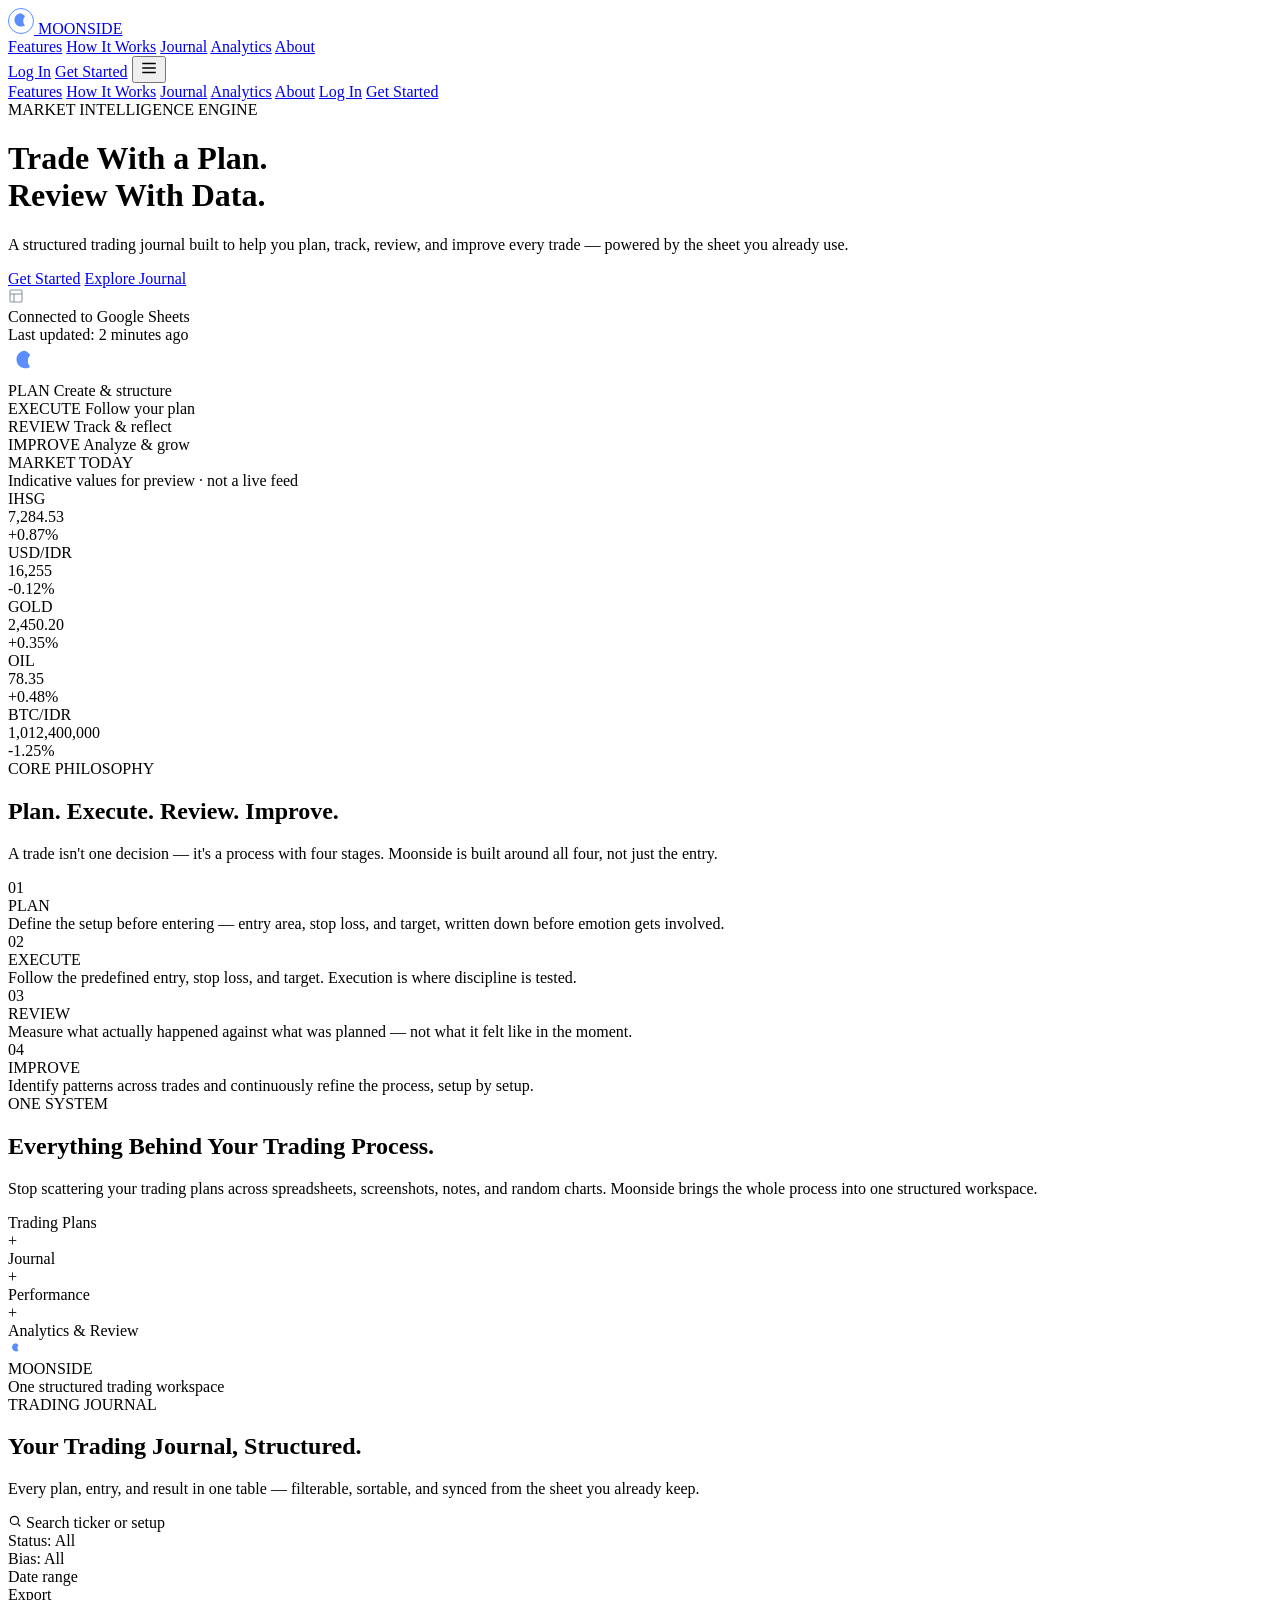
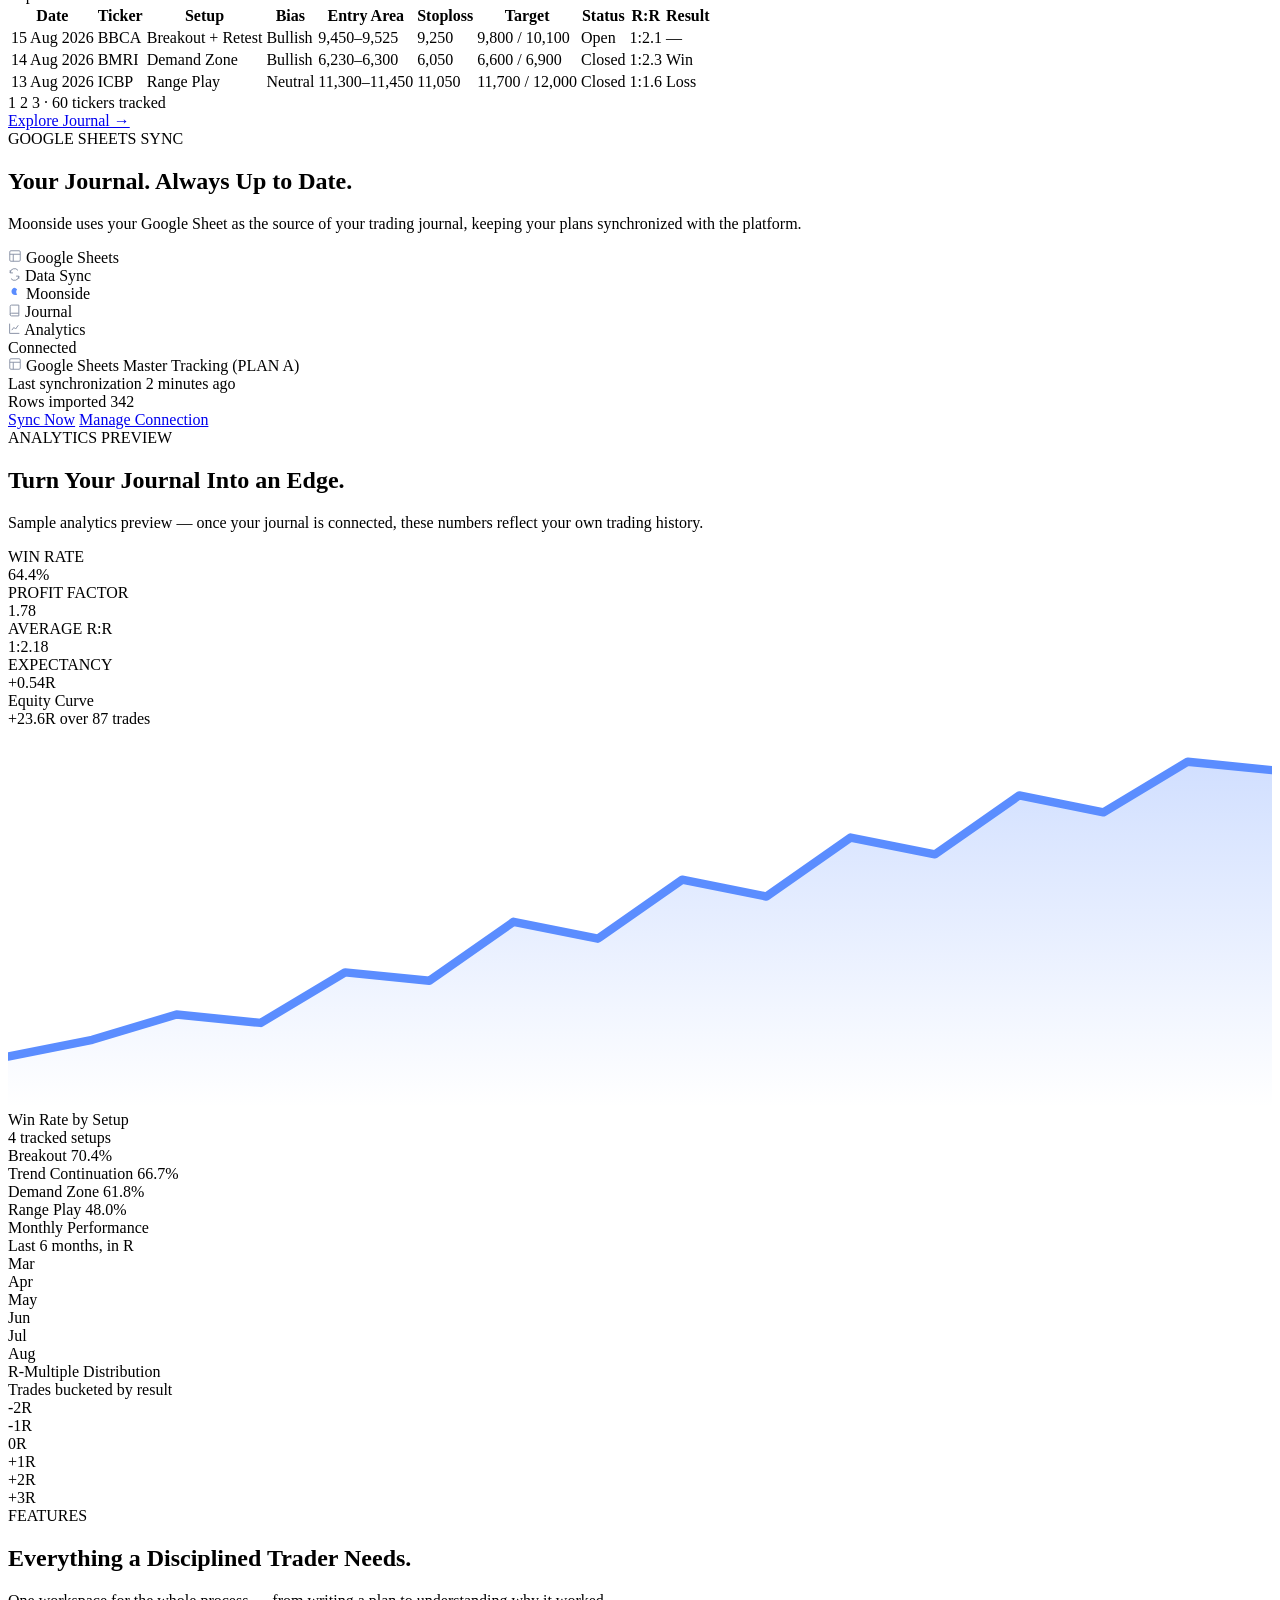
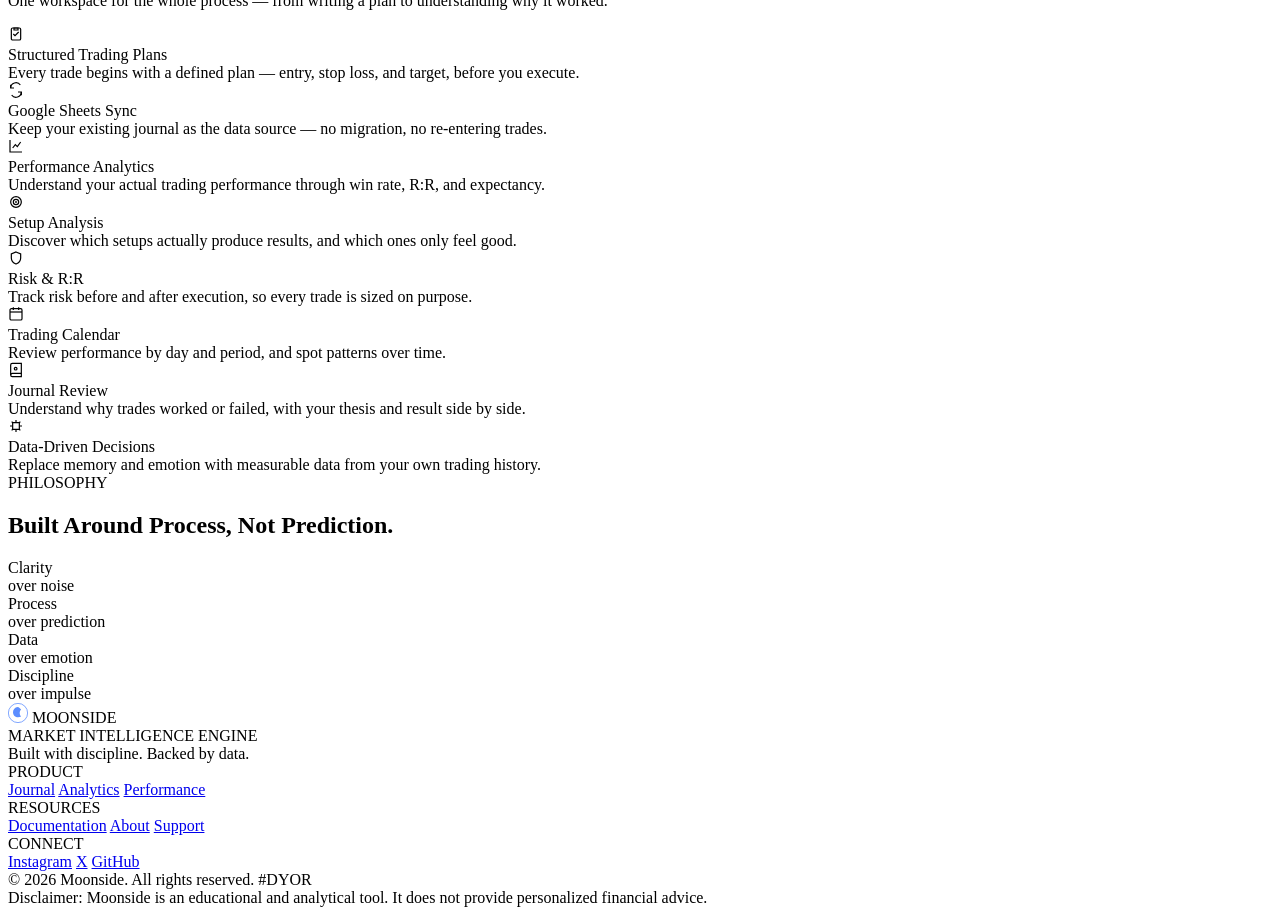
==== index.html @ 202e1f35 "Rename index (51).html to index.html" ====
<!DOCTYPE html>
<html lang="en">
<head>
<meta charset="UTF-8">
<meta name="viewport" content="width=device-width, initial-scale=1.0">
<title>MOONSIDE — Market Intelligence Engine</title>
<meta name="description" content="A structured trading journal built to help you plan, track, review, and improve every trade.">
<link rel="preconnect" href="https://fonts.googleapis.com">
<link href="https://fonts.googleapis.com/css2?family=Inter:wght@400;500;600;700&family=JetBrains+Mono:wght@400;500;600&display=swap" rel="stylesheet">
<link rel="stylesheet" href="css/design-system.css">
<link rel="stylesheet" href="css/landing.css">
</head>
<body>

<!-- ========== NAVBAR ========== -->
<nav class="navbar">
  <div class="container navbar-inner">
    <a href="#" class="nav-brand">
      <svg width="26" height="26" viewBox="0 0 26 26" fill="none">
        <circle cx="13" cy="13" r="12.5" stroke="#5B8DFF" stroke-width="1"/>
        <path d="M17 8.5C15.9 9.6 15.2 11.2 15.2 13C15.2 14.8 15.9 16.4 17 17.5C15.9 18.2 14.6 18.6 13.2 18.6C9.5 18.6 6.5 15.6 6.5 11.9C6.5 8.4 9.1 5.5 12.5 5.2C14.3 5.6 15.9 6.8 17 8.5Z" fill="#5B8DFF"/>
      </svg>
      <span class="nav-brand-name">MOONSIDE</span>
    </a>

    <div class="nav-links">
      <a class="nav-link" href="#features">Features</a>
      <a class="nav-link" href="#how-it-works">How It Works</a>
      <a class="nav-link" href="#journal">Journal</a>
      <a class="nav-link" href="#analytics">Analytics</a>
      <a class="nav-link" href="#about">About</a>
    </div>

    <div class="nav-actions">
      <a class="nav-link-login" href="#login">Log In</a>
      <a class="btn btn-primary" href="#get-started">Get Started</a>
      <button class="nav-toggle" id="navToggle" aria-label="Toggle menu" aria-expanded="false">
        <svg width="18" height="18" viewBox="0 0 24 24" fill="none" stroke="currentColor" stroke-width="2"><line x1="3" y1="6" x2="21" y2="6"/><line x1="3" y1="12" x2="21" y2="12"/><line x1="3" y1="18" x2="21" y2="18"/></svg>
      </button>
    </div>
  </div>

  <div class="container">
    <div class="mobile-menu" id="mobileMenu">
      <a class="nav-link" href="#features">Features</a>
      <a class="nav-link" href="#how-it-works">How It Works</a>
      <a class="nav-link" href="#journal">Journal</a>
      <a class="nav-link" href="#analytics">Analytics</a>
      <a class="nav-link" href="#about">About</a>
      <a class="nav-link-login" href="#login">Log In</a>
      <a class="btn btn-primary" href="#get-started">Get Started</a>
    </div>
  </div>
</nav>

<!-- ========== HERO ========== -->
<header class="hero">
  <div class="container hero-grid">

    <div class="hero-content">
      <div class="eyebrow"><span class="eyebrow-dot"></span> MARKET INTELLIGENCE ENGINE</div>

      <h1>Trade With a Plan.<br>Review With <span class="accent">Data</span>.</h1>

      <p class="hero-sub">
        A structured trading journal built to help you plan, track, review,
        and improve every trade — powered by the sheet you already use.
      </p>

      <div class="hero-cta">
        <a class="btn btn-primary" href="#get-started">Get Started</a>
        <a class="btn btn-secondary" href="#journal">Explore Journal</a>
      </div>

      <div class="sync-indicator">
        <span class="sync-dot"></span>
        <svg width="16" height="16" viewBox="0 0 24 24" fill="none"><rect x="3" y="3" width="18" height="18" rx="2" stroke="#8891A5" stroke-width="1.6"/><line x1="3" y1="9" x2="21" y2="9" stroke="#8891A5" stroke-width="1.6"/><line x1="9" y1="9" x2="9" y2="21" stroke="#8891A5" stroke-width="1.6"/></svg>
        <div>
          <div class="sync-text-main">Connected to Google Sheets</div>
          <div class="sync-text-sub">Last updated: 2 minutes ago</div>
        </div>
      </div>
    </div>

    <div class="orbit-stage" aria-hidden="true">
      <div class="orbit-ring orbit-ring-1"></div>
      <div class="orbit-ring orbit-ring-2"></div>

      <div class="orbit-core">
        <svg width="34" height="34" viewBox="0 0 26 26" fill="none">
          <path d="M17 8.5C15.9 9.6 15.2 11.2 15.2 13C15.2 14.8 15.9 16.4 17 17.5C15.9 18.2 14.6 18.6 13.2 18.6C9.5 18.6 6.5 15.6 6.5 11.9C6.5 8.4 9.1 5.5 12.5 5.2C14.3 5.6 15.9 6.8 17 8.5Z" fill="#5B8DFF"/>
        </svg>
      </div>

      <div class="orbit-node orbit-node--plan">
        <span class="orbit-node-dot"></span>
        <span class="orbit-node-label">PLAN</span>
        <span class="orbit-node-sub">Create &amp; structure</span>
      </div>
      <div class="orbit-node orbit-node--execute">
        <span class="orbit-node-dot"></span>
        <span class="orbit-node-label">EXECUTE</span>
        <span class="orbit-node-sub">Follow your plan</span>
      </div>
      <div class="orbit-node orbit-node--review">
        <span class="orbit-node-dot"></span>
        <span class="orbit-node-label">REVIEW</span>
        <span class="orbit-node-sub">Track &amp; reflect</span>
      </div>
      <div class="orbit-node orbit-node--improve">
        <span class="orbit-node-dot"></span>
        <span class="orbit-node-label">IMPROVE</span>
        <span class="orbit-node-sub">Analyze &amp; grow</span>
      </div>
    </div>

  </div>
</header>

<!-- ========== MARKET SNAPSHOT ========== -->
<section class="market-snapshot" aria-label="Market snapshot">
  <div class="container">
    <div class="market-head">
      <div class="market-label"><span class="market-label-dot"></span> MARKET TODAY</div>
      <div class="market-note">Indicative values for preview &middot; not a live feed</div>
    </div>

    <div class="market-strip">
      <div class="market-item">
        <div class="market-item-symbol">IHSG</div>
        <div class="market-item-value mono">7,284.53</div>
        <div class="market-item-change up mono">+0.87%</div>
      </div>
      <div class="market-item">
        <div class="market-item-symbol">USD/IDR</div>
        <div class="market-item-value mono">16,255</div>
        <div class="market-item-change down mono">-0.12%</div>
      </div>
      <div class="market-item">
        <div class="market-item-symbol">GOLD</div>
        <div class="market-item-value mono">2,450.20</div>
        <div class="market-item-change up mono">+0.35%</div>
      </div>
      <div class="market-item">
        <div class="market-item-symbol">OIL</div>
        <div class="market-item-value mono">78.35</div>
        <div class="market-item-change up mono">+0.48%</div>
      </div>
      <div class="market-item">
        <div class="market-item-symbol">BTC/IDR</div>
        <div class="market-item-value mono">1,012,400,000</div>
        <div class="market-item-change down mono">-1.25%</div>
      </div>
    </div>
  </div>
</section>

<!-- ========== CORE PHILOSOPHY ========== -->
<section class="philosophy" id="how-it-works">
  <div class="container">
    <div class="section-head">
      <div class="section-eyebrow">CORE PHILOSOPHY</div>
      <h2>Plan. Execute. Review. Improve.</h2>
      <p>A trade isn't one decision — it's a process with four stages. Moonside is built around all four, not just the entry.</p>
    </div>

    <div class="philosophy-flow">
      <div class="philo-step">
        <div class="philo-index mono">01</div>
        <div class="philo-title">PLAN</div>
        <div class="philo-desc">Define the setup before entering — entry area, stop loss, and target, written down before emotion gets involved.</div>
      </div>
      <div class="philo-step">
        <div class="philo-index mono">02</div>
        <div class="philo-title">EXECUTE</div>
        <div class="philo-desc">Follow the predefined entry, stop loss, and target. Execution is where discipline is tested.</div>
      </div>
      <div class="philo-step">
        <div class="philo-index mono">03</div>
        <div class="philo-title">REVIEW</div>
        <div class="philo-desc">Measure what actually happened against what was planned — not what it felt like in the moment.</div>
      </div>
      <div class="philo-step">
        <div class="philo-index mono">04</div>
        <div class="philo-title">IMPROVE</div>
        <div class="philo-desc">Identify patterns across trades and continuously refine the process, setup by setup.</div>
      </div>
    </div>
  </div>
</section>

<!-- ========== ONE SYSTEM POSITIONING ========== -->
<section class="one-system" id="one-system">
  <div class="container one-system-grid">
    <div class="one-system-text">
      <div class="section-head">
        <div class="section-eyebrow">ONE SYSTEM</div>
        <h2>Everything Behind Your Trading Process.</h2>
        <p>Stop scattering your trading plans across spreadsheets, screenshots, notes, and random charts. Moonside brings the whole process into one structured workspace.</p>
      </div>
    </div>

    <div class="equation-card">
      <div class="equation-item"><span class="equation-item-dot"></span> Trading Plans</div>
      <div class="equation-plus">+</div>
      <div class="equation-item"><span class="equation-item-dot"></span> Journal</div>
      <div class="equation-plus">+</div>
      <div class="equation-item"><span class="equation-item-dot"></span> Performance</div>
      <div class="equation-plus">+</div>
      <div class="equation-item" style="border-bottom:none;"><span class="equation-item-dot"></span> Analytics &amp; Review</div>

      <div class="equation-result">
        <div class="equation-result-icon">
          <svg width="16" height="16" viewBox="0 0 26 26" fill="none">
            <path d="M17 8.5C15.9 9.6 15.2 11.2 15.2 13C15.2 14.8 15.9 16.4 17 17.5C15.9 18.2 14.6 18.6 13.2 18.6C9.5 18.6 6.5 15.6 6.5 11.9C6.5 8.4 9.1 5.5 12.5 5.2C14.3 5.6 15.9 6.8 17 8.5Z" fill="#5B8DFF"/>
          </svg>
        </div>
        <div>
          <div class="equation-result-name">MOONSIDE</div>
          <div class="equation-result-sub">One structured trading workspace</div>
        </div>
      </div>
    </div>
  </div>
</section>

<!-- ========== JOURNAL PREVIEW ========== -->
<section class="journal-preview" id="journal">
  <div class="container">
    <div class="section-head">
      <div class="section-eyebrow">TRADING JOURNAL</div>
      <h2>Your Trading Journal, Structured.</h2>
      <p>Every plan, entry, and result in one table — filterable, sortable, and synced from the sheet you already keep.</p>
    </div>

    <div class="journal-toolbar">
      <div class="journal-search">
        <svg width="14" height="14" viewBox="0 0 24 24" fill="none" stroke="currentColor" stroke-width="2"><circle cx="11" cy="11" r="7"/><line x1="21" y1="21" x2="16.65" y2="16.65"/></svg>
        Search ticker or setup
      </div>
      <div class="journal-filter-chip">Status: All</div>
      <div class="journal-filter-chip">Bias: All</div>
      <div class="journal-filter-chip">Date range</div>
      <div class="journal-toolbar-spacer"></div>
      <div class="journal-export">Export</div>
    </div>

    <div class="journal-card">
      <div class="journal-table-wrap">
        <table class="journal-table">
          <thead>
            <tr>
              <th>Date</th>
              <th>Ticker</th>
              <th>Setup</th>
              <th>Bias</th>
              <th>Entry Area</th>
              <th>Stoploss</th>
              <th>Target</th>
              <th>Status</th>
              <th>R:R</th>
              <th>Result</th>
            </tr>
          </thead>
          <tbody>
            <tr>
              <td class="dim">15 Aug 2026</td>
              <td class="ticker">BBCA</td>
              <td class="dim">Breakout + Retest</td>
              <td><span class="badge badge-bullish"><span class="badge-dot"></span>Bullish</span></td>
              <td class="mono-cell">9,450–9,525</td>
              <td class="mono-cell">9,250</td>
              <td class="mono-cell">9,800 / 10,100</td>
              <td class="status-open">Open</td>
              <td class="mono-cell">1:2.1</td>
              <td class="result-pending">—</td>
            </tr>
            <tr>
              <td class="dim">14 Aug 2026</td>
              <td class="ticker">BMRI</td>
              <td class="dim">Demand Zone</td>
              <td><span class="badge badge-bullish"><span class="badge-dot"></span>Bullish</span></td>
              <td class="mono-cell">6,230–6,300</td>
              <td class="mono-cell">6,050</td>
              <td class="mono-cell">6,600 / 6,900</td>
              <td class="status-closed">Closed</td>
              <td class="mono-cell">1:2.3</td>
              <td class="result-win">Win</td>
            </tr>
            <tr>
              <td class="dim">13 Aug 2026</td>
              <td class="ticker">ICBP</td>
              <td class="dim">Range Play</td>
              <td><span class="badge badge-neutral"><span class="badge-dot"></span>Neutral</span></td>
              <td class="mono-cell">11,300–11,450</td>
              <td class="mono-cell">11,050</td>
              <td class="mono-cell">11,700 / 12,000</td>
              <td class="status-closed">Closed</td>
              <td class="mono-cell">1:1.6</td>
              <td class="result-loss">Loss</td>
            </tr>
          </tbody>
        </table>
      </div>

      <div class="journal-footer">
        <div class="journal-pagination">
          <span class="page-dot active">1</span>
          <span class="page-dot">2</span>
          <span class="page-dot">3</span>
          <span>&middot;&nbsp;60 tickers tracked</span>
        </div>
        <a class="journal-cta" href="#journal">Explore Journal →</a>
      </div>
    </div>
  </div>
</section>

<!-- ========== GOOGLE SHEETS SYNC ========== -->
<section class="sheets-sync">
  <div class="container">
    <div class="section-head">
      <div class="section-eyebrow">GOOGLE SHEETS SYNC</div>
      <h2>Your Journal. Always Up to Date.</h2>
      <p>Moonside uses your Google Sheet as the source of your trading journal, keeping your plans synchronized with the platform.</p>
    </div>

    <div class="sheets-sync-grid">
      <div class="sync-flow">
        <div class="sync-flow-node">
          <span class="sync-flow-dot">
            <svg width="14" height="14" viewBox="0 0 24 24" fill="none"><rect x="3" y="3" width="18" height="18" rx="2" stroke="#8891A5" stroke-width="1.6"/><line x1="3" y1="9" x2="21" y2="9" stroke="#8891A5" stroke-width="1.6"/><line x1="9" y1="9" x2="9" y2="21" stroke="#8891A5" stroke-width="1.6"/></svg>
          </span>
          <span class="sync-flow-label">Google Sheets</span>
        </div>
        <div class="sync-flow-node">
          <span class="sync-flow-dot">
            <svg width="13" height="13" viewBox="0 0 24 24" fill="none" stroke="#8891A5" stroke-width="1.8"><path d="M4 4v5h5"/><path d="M20 20v-5h-5"/><path d="M4 9a8 8 0 0114.5-4.5M20 15a8 8 0 01-14.5 4.5"/></svg>
          </span>
          <span class="sync-flow-label">Data Sync</span>
        </div>
        <div class="sync-flow-node emphasis">
          <span class="sync-flow-dot">
            <svg width="14" height="14" viewBox="0 0 26 26" fill="none"><path d="M17 8.5C15.9 9.6 15.2 11.2 15.2 13C15.2 14.8 15.9 16.4 17 17.5C15.9 18.2 14.6 18.6 13.2 18.6C9.5 18.6 6.5 15.6 6.5 11.9C6.5 8.4 9.1 5.5 12.5 5.2C14.3 5.6 15.9 6.8 17 8.5Z" fill="#5B8DFF"/></svg>
          </span>
          <span class="sync-flow-label">Moonside</span>
        </div>
        <div class="sync-flow-node">
          <span class="sync-flow-dot">
            <svg width="13" height="13" viewBox="0 0 24 24" fill="none" stroke="#8891A5" stroke-width="1.8"><path d="M4 19.5A2.5 2.5 0 016.5 17H20"/><path d="M6.5 2H20v20H6.5A2.5 2.5 0 014 19.5v-15A2.5 2.5 0 016.5 2z"/></svg>
          </span>
          <span class="sync-flow-label">Journal</span>
        </div>
        <div class="sync-flow-node">
          <span class="sync-flow-dot">
            <svg width="13" height="13" viewBox="0 0 24 24" fill="none" stroke="#8891A5" stroke-width="1.8"><path d="M3 3v18h18"/><path d="M7 15l4-5 3 3 5-7"/></svg>
          </span>
          <span class="sync-flow-label">Analytics</span>
        </div>
      </div>

      <div class="sync-card">
        <div class="sync-card-status">
          <span class="sync-dot"></span> Connected
        </div>

        <div class="sync-card-row">
          <span class="sync-card-row-label">
            <svg width="14" height="14" viewBox="0 0 24 24" fill="none"><rect x="3" y="3" width="18" height="18" rx="2" stroke="#8891A5" stroke-width="1.6"/><line x1="3" y1="9" x2="21" y2="9" stroke="#8891A5" stroke-width="1.6"/><line x1="9" y1="9" x2="9" y2="21" stroke="#8891A5" stroke-width="1.6"/></svg>
            Google Sheets
          </span>
          <span class="sync-card-row-value">Master Tracking (PLAN A)</span>
        </div>
        <div class="sync-card-row">
          <span class="sync-card-row-label">Last synchronization</span>
          <span class="sync-card-row-value">2 minutes ago</span>
        </div>
        <div class="sync-card-row">
          <span class="sync-card-row-label">Rows imported</span>
          <span class="sync-card-row-value">342</span>
        </div>

        <div class="sync-card-actions">
          <a class="btn btn-primary" href="#get-started">Sync Now</a>
          <a class="btn btn-secondary" href="#login">Manage Connection</a>
        </div>
      </div>
    </div>
  </div>
</section>

<!-- ========== ANALYTICS PREVIEW ========== -->
<section class="analytics-preview" id="analytics">
  <div class="container">
    <div class="section-head">
      <div class="section-eyebrow">ANALYTICS PREVIEW</div>
      <h2>Turn Your Journal Into an Edge.</h2>
      <p>Sample analytics preview — once your journal is connected, these numbers reflect your own trading history.</p>
    </div>

    <div class="metric-row">
      <div class="metric-card">
        <div class="metric-card-label">WIN RATE</div>
        <div class="metric-card-value mono">64.4%</div>
      </div>
      <div class="metric-card">
        <div class="metric-card-label">PROFIT FACTOR</div>
        <div class="metric-card-value mono">1.78</div>
      </div>
      <div class="metric-card">
        <div class="metric-card-label">AVERAGE R:R</div>
        <div class="metric-card-value mono">1:2.18</div>
      </div>
      <div class="metric-card">
        <div class="metric-card-label">EXPECTANCY</div>
        <div class="metric-card-value mono positive">+0.54R</div>
      </div>
    </div>

    <div class="chart-grid">
      <div class="chart-card">
        <div class="chart-card-title">Equity Curve</div>
        <div class="chart-card-caption">+23.6R over 87 trades</div>
        <svg class="equity-svg" viewBox="0 0 300 90" preserveAspectRatio="none">
          <defs>
            <linearGradient id="equityFill" x1="0" y1="0" x2="0" y2="1">
              <stop offset="0%" stop-color="#5B8DFF" stop-opacity="0.28"/>
              <stop offset="100%" stop-color="#5B8DFF" stop-opacity="0"/>
            </linearGradient>
          </defs>
          <path d="M0,78 L20,74 L40,68 L60,70 L80,58 L100,60 L120,46 L140,50 L160,36 L180,40 L200,26 L220,30 L240,16 L260,20 L280,8 L300,10 L300,90 L0,90 Z" fill="url(#equityFill)"/>
          <path d="M0,78 L20,74 L40,68 L60,70 L80,58 L100,60 L120,46 L140,50 L160,36 L180,40 L200,26 L220,30 L240,16 L260,20 L280,8 L300,10" fill="none" stroke="#5B8DFF" stroke-width="2" stroke-linecap="round" stroke-linejoin="round"/>
        </svg>
      </div>

      <div class="chart-card">
        <div class="chart-card-title">Win Rate by Setup</div>
        <div class="chart-card-caption">4 tracked setups</div>
        <div class="setup-bar-row">
          <span class="setup-bar-label">Breakout</span>
          <span class="setup-bar-track"><span class="setup-bar-fill" style="width:70.4%"></span></span>
          <span class="setup-bar-value mono">70.4%</span>
        </div>
        <div class="setup-bar-row">
          <span class="setup-bar-label">Trend Continuation</span>
          <span class="setup-bar-track"><span class="setup-bar-fill" style="width:66.7%"></span></span>
          <span class="setup-bar-value mono">66.7%</span>
        </div>
        <div class="setup-bar-row">
          <span class="setup-bar-label">Demand Zone</span>
          <span class="setup-bar-track"><span class="setup-bar-fill" style="width:61.8%"></span></span>
          <span class="setup-bar-value mono">61.8%</span>
        </div>
        <div class="setup-bar-row">
          <span class="setup-bar-label">Range Play</span>
          <span class="setup-bar-track"><span class="setup-bar-fill" style="width:48%"></span></span>
          <span class="setup-bar-value mono">48.0%</span>
        </div>
      </div>

      <div class="chart-card">
        <div class="chart-card-title">Monthly Performance</div>
        <div class="chart-card-caption">Last 6 months, in R</div>
        <div class="monthly-chart">
          <div class="monthly-col">
            <div class="monthly-bar positive" style="height:58%"></div>
            <span class="monthly-label">Mar</span>
          </div>
          <div class="monthly-col">
            <div class="monthly-bar positive" style="height:34%"></div>
            <span class="monthly-label">Apr</span>
          </div>
          <div class="monthly-col">
            <div class="monthly-bar negative" style="height:12%"></div>
            <span class="monthly-label">May</span>
          </div>
          <div class="monthly-col">
            <div class="monthly-bar positive" style="height:74%"></div>
            <span class="monthly-label">Jun</span>
          </div>
          <div class="monthly-col">
            <div class="monthly-bar positive" style="height:38%"></div>
            <span class="monthly-label">Jul</span>
          </div>
          <div class="monthly-col">
            <div class="monthly-bar positive" style="height:28%"></div>
            <span class="monthly-label">Aug</span>
          </div>
        </div>
      </div>

      <div class="chart-card">
        <div class="chart-card-title">R-Multiple Distribution</div>
        <div class="chart-card-caption">Trades bucketed by result</div>
        <div class="rdist-chart">
          <div class="rdist-col">
            <div class="rdist-bar negative" style="height:22%"></div>
            <span class="rdist-label">-2R</span>
          </div>
          <div class="rdist-col">
            <div class="rdist-bar negative" style="height:40%"></div>
            <span class="rdist-label">-1R</span>
          </div>
          <div class="rdist-col">
            <div class="rdist-bar positive" style="height:28%"></div>
            <span class="rdist-label">0R</span>
          </div>
          <div class="rdist-col">
            <div class="rdist-bar positive" style="height:62%"></div>
            <span class="rdist-label">+1R</span>
          </div>
          <div class="rdist-col">
            <div class="rdist-bar positive" style="height:88%"></div>
            <span class="rdist-label">+2R</span>
          </div>
          <div class="rdist-col">
            <div class="rdist-bar positive" style="height:52%"></div>
            <span class="rdist-label">+3R</span>
          </div>
        </div>
      </div>
    </div>
  </div>
</section>

<!-- ========== FEATURES ========== -->
<section class="features" id="features">
  <div class="container">
    <div class="section-head">
      <div class="section-eyebrow">FEATURES</div>
      <h2>Everything a Disciplined Trader Needs.</h2>
      <p>One workspace for the whole process — from writing a plan to understanding why it worked.</p>
    </div>

    <div class="feature-grid">
      <div class="feature-card">
        <div class="feature-icon">
          <svg width="16" height="16" viewBox="0 0 24 24" fill="none" stroke="currentColor" stroke-width="1.8"><rect x="5" y="3" width="14" height="18" rx="2"/><path d="M9 3h6v3H9z"/><path d="M8 12l2.5 2.5L16 9"/></svg>
        </div>
        <div class="feature-title">Structured Trading Plans</div>
        <div class="feature-desc">Every trade begins with a defined plan — entry, stop loss, and target, before you execute.</div>
      </div>

      <div class="feature-card">
        <div class="feature-icon">
          <svg width="16" height="16" viewBox="0 0 24 24" fill="none" stroke="currentColor" stroke-width="1.8"><path d="M4 4v5h5"/><path d="M20 20v-5h-5"/><path d="M4 9a8 8 0 0114.5-4.5M20 15a8 8 0 01-14.5 4.5"/></svg>
        </div>
        <div class="feature-title">Google Sheets Sync</div>
        <div class="feature-desc">Keep your existing journal as the data source — no migration, no re-entering trades.</div>
      </div>

      <div class="feature-card">
        <div class="feature-icon">
          <svg width="16" height="16" viewBox="0 0 24 24" fill="none" stroke="currentColor" stroke-width="1.8"><path d="M3 3v18h18"/><path d="M7 15l4-5 3 3 5-7"/></svg>
        </div>
        <div class="feature-title">Performance Analytics</div>
        <div class="feature-desc">Understand your actual trading performance through win rate, R:R, and expectancy.</div>
      </div>

      <div class="feature-card">
        <div class="feature-icon">
          <svg width="16" height="16" viewBox="0 0 24 24" fill="none" stroke="currentColor" stroke-width="1.8"><circle cx="12" cy="12" r="8"/><circle cx="12" cy="12" r="4"/><circle cx="12" cy="12" r="0.5" fill="currentColor"/></svg>
        </div>
        <div class="feature-title">Setup Analysis</div>
        <div class="feature-desc">Discover which setups actually produce results, and which ones only feel good.</div>
      </div>

      <div class="feature-card">
        <div class="feature-icon">
          <svg width="16" height="16" viewBox="0 0 24 24" fill="none" stroke="currentColor" stroke-width="1.8"><path d="M12 3l7 3v6c0 4.5-3 7.5-7 9-4-1.5-7-4.5-7-9V6l7-3z"/></svg>
        </div>
        <div class="feature-title">Risk &amp; R:R</div>
        <div class="feature-desc">Track risk before and after execution, so every trade is sized on purpose.</div>
      </div>

      <div class="feature-card">
        <div class="feature-icon">
          <svg width="16" height="16" viewBox="0 0 24 24" fill="none" stroke="currentColor" stroke-width="1.8"><rect x="3" y="4" width="18" height="17" rx="2"/><line x1="3" y1="9" x2="21" y2="9"/><line x1="8" y1="2" x2="8" y2="6"/><line x1="16" y1="2" x2="16" y2="6"/></svg>
        </div>
        <div class="feature-title">Trading Calendar</div>
        <div class="feature-desc">Review performance by day and period, and spot patterns over time.</div>
      </div>

      <div class="feature-card">
        <div class="feature-icon">
          <svg width="16" height="16" viewBox="0 0 24 24" fill="none" stroke="currentColor" stroke-width="1.8"><path d="M4 19.5A2.5 2.5 0 016.5 17H20"/><path d="M6.5 2H20v20H6.5A2.5 2.5 0 014 19.5v-15A2.5 2.5 0 016.5 2z"/><circle cx="11.5" cy="10" r="2"/></svg>
        </div>
        <div class="feature-title">Journal Review</div>
        <div class="feature-desc">Understand why trades worked or failed, with your thesis and result side by side.</div>
      </div>

      <div class="feature-card">
        <div class="feature-icon">
          <svg width="16" height="16" viewBox="0 0 24 24" fill="none" stroke="currentColor" stroke-width="1.8"><rect x="7" y="7" width="10" height="10" rx="1"/><path d="M12 3v3M12 18v3M3 12h3M18 12h3M5.5 5.5l2 2M16.5 16.5l2 2M5.5 18.5l2-2M16.5 7.5l2-2"/></svg>
        </div>
        <div class="feature-title">Data-Driven Decisions</div>
        <div class="feature-desc">Replace memory and emotion with measurable data from your own trading history.</div>
      </div>
    </div>
  </div>
</section>

<!-- ========== PRINCIPLES (conceptual, no fabricated testimonials) ========== -->
<section class="principles">
  <div class="container">
    <div class="principles-head">
      <div class="section-eyebrow">PHILOSOPHY</div>
      <h2>Built Around Process, Not Prediction.</h2>
    </div>

    <div class="principles-row">
      <div class="principle-item">
        <div class="principle-primary">Clarity</div>
        <div class="principle-secondary">over noise</div>
      </div>
      <div class="principle-item">
        <div class="principle-primary">Process</div>
        <div class="principle-secondary">over prediction</div>
      </div>
      <div class="principle-item">
        <div class="principle-primary">Data</div>
        <div class="principle-secondary">over emotion</div>
      </div>
      <div class="principle-item">
        <div class="principle-primary">Discipline</div>
        <div class="principle-secondary">over impulse</div>
      </div>
    </div>
  </div>
</section>

<!-- ========== FOOTER ========== -->
<footer class="site-footer">
  <div class="container">
    <div class="footer-grid">
      <div class="footer-brand">
        <div class="footer-brand-name">
          <svg width="20" height="20" viewBox="0 0 26 26" fill="none">
            <circle cx="13" cy="13" r="12.5" stroke="#5B8DFF" stroke-width="1"/>
            <path d="M17 8.5C15.9 9.6 15.2 11.2 15.2 13C15.2 14.8 15.9 16.4 17 17.5C15.9 18.2 14.6 18.6 13.2 18.6C9.5 18.6 6.5 15.6 6.5 11.9C6.5 8.4 9.1 5.5 12.5 5.2C14.3 5.6 15.9 6.8 17 8.5Z" fill="#5B8DFF"/>
          </svg>
          MOONSIDE
        </div>
        <div class="footer-brand-tag mono">MARKET INTELLIGENCE ENGINE</div>
        <div class="footer-brand-desc">Built with discipline. Backed by data.</div>
      </div>

      <div class="footer-col">
        <div class="footer-col-title">PRODUCT</div>
        <div class="footer-links">
          <a class="footer-link" href="#journal">Journal</a>
          <a class="footer-link" href="#analytics">Analytics</a>
          <a class="footer-link" href="#">Performance</a>
        </div>
      </div>

      <div class="footer-col">
        <div class="footer-col-title">RESOURCES</div>
        <div class="footer-links">
          <a class="footer-link" href="#">Documentation</a>
          <a class="footer-link" href="#about">About</a>
          <a class="footer-link" href="#">Support</a>
        </div>
      </div>

      <div class="footer-col">
        <div class="footer-col-title">CONNECT</div>
        <div class="footer-links">
          <a class="footer-link" href="#">Instagram</a>
          <a class="footer-link" href="#">X</a>
          <a class="footer-link" href="#">GitHub</a>
        </div>
      </div>
    </div>

    <div class="footer-bottom">
      <span class="footer-copy">© 2026 Moonside. All rights reserved.</span>
      <span class="dyor-tag">#DYOR</span>
    </div>

    <div class="footer-disclaimer">
      Disclaimer: Moonside is an educational and analytical tool. It does not provide personalized financial advice.
    </div>
  </div>
</footer>

<script src="js/nav.js"></script>
</body>
</html>
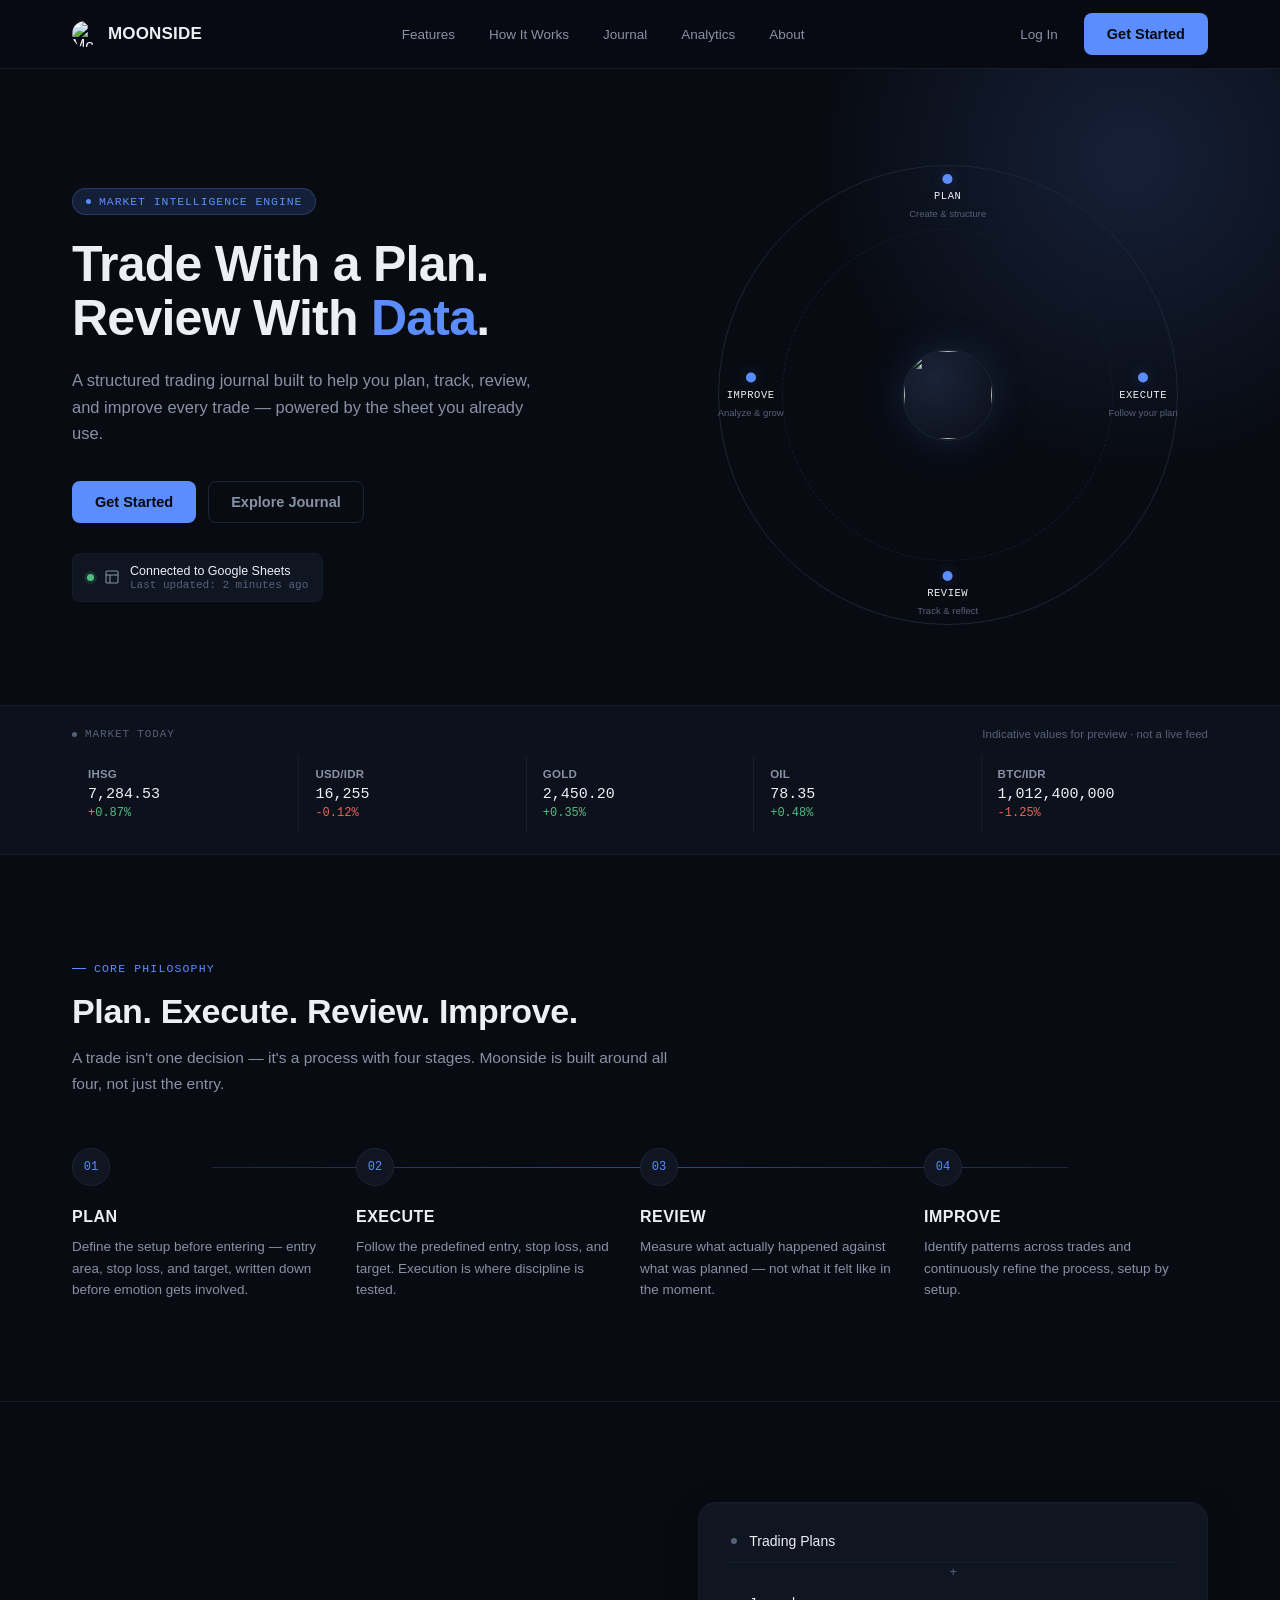
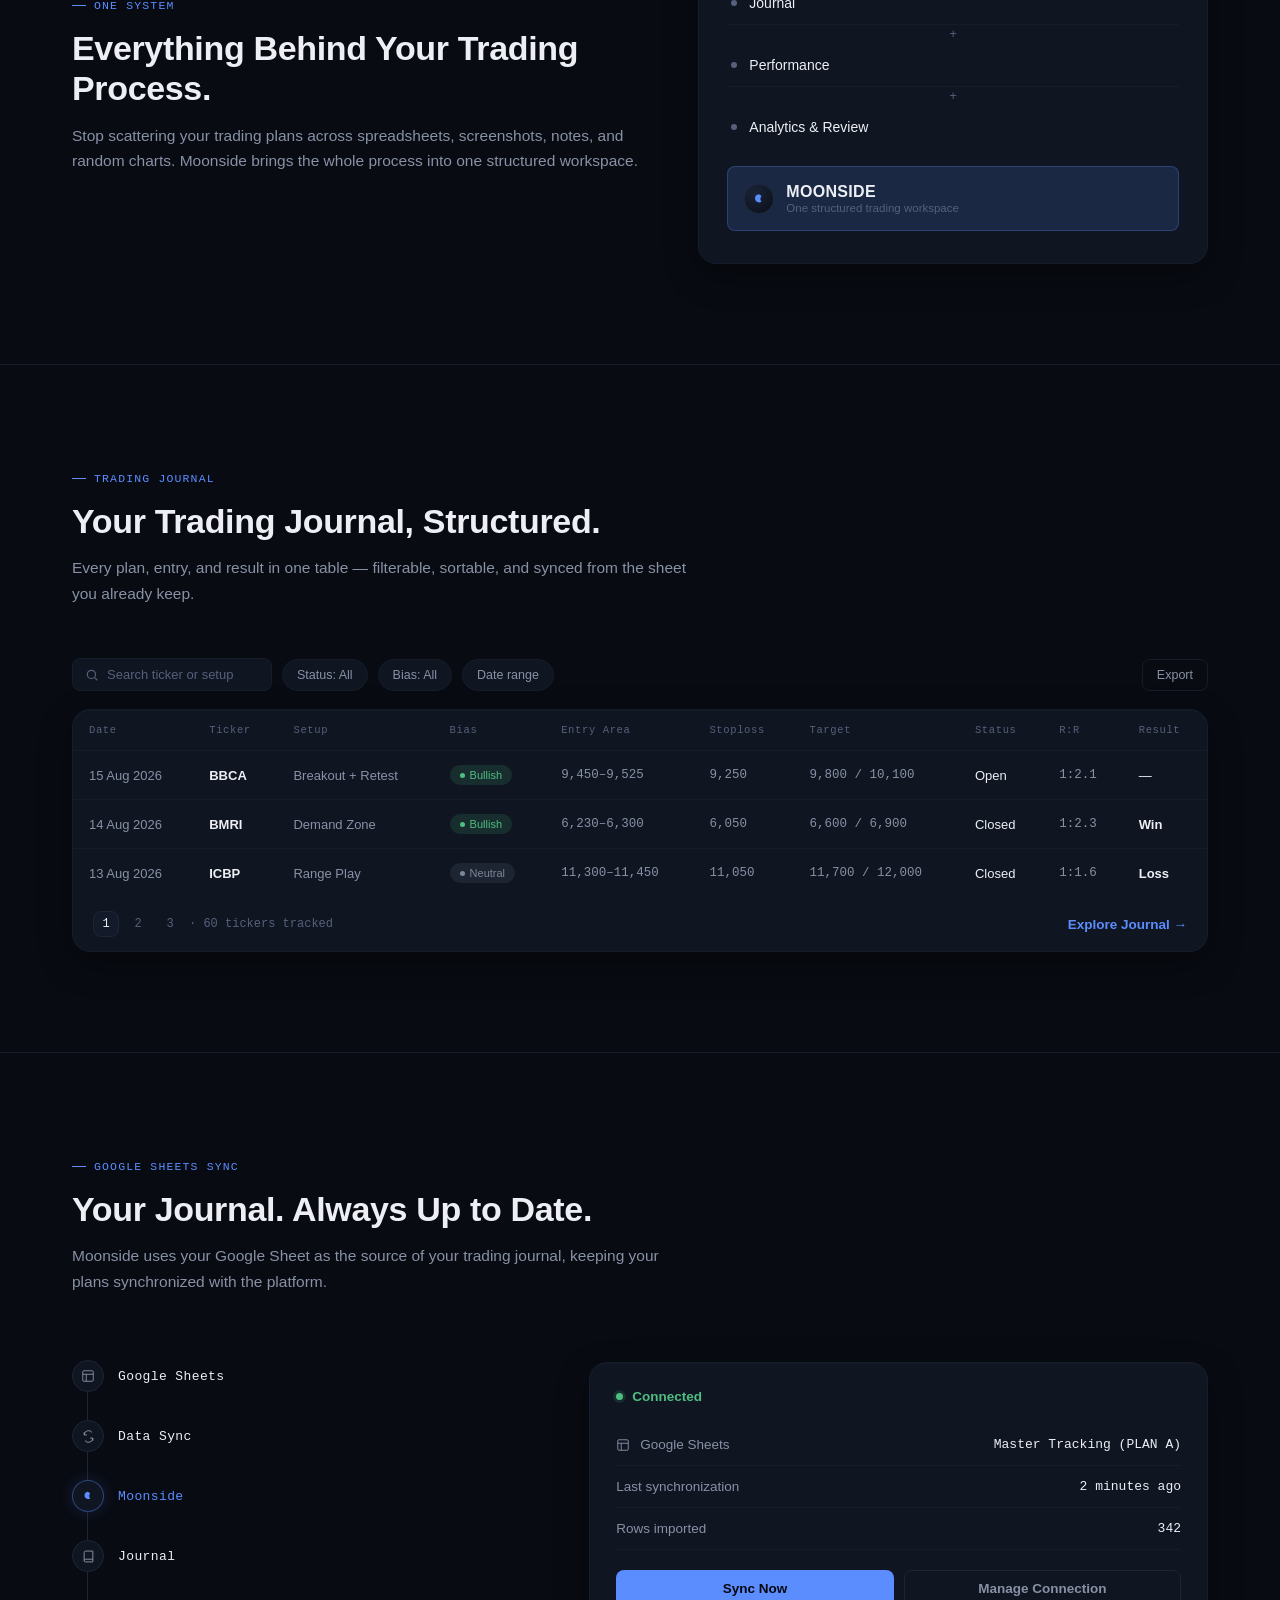
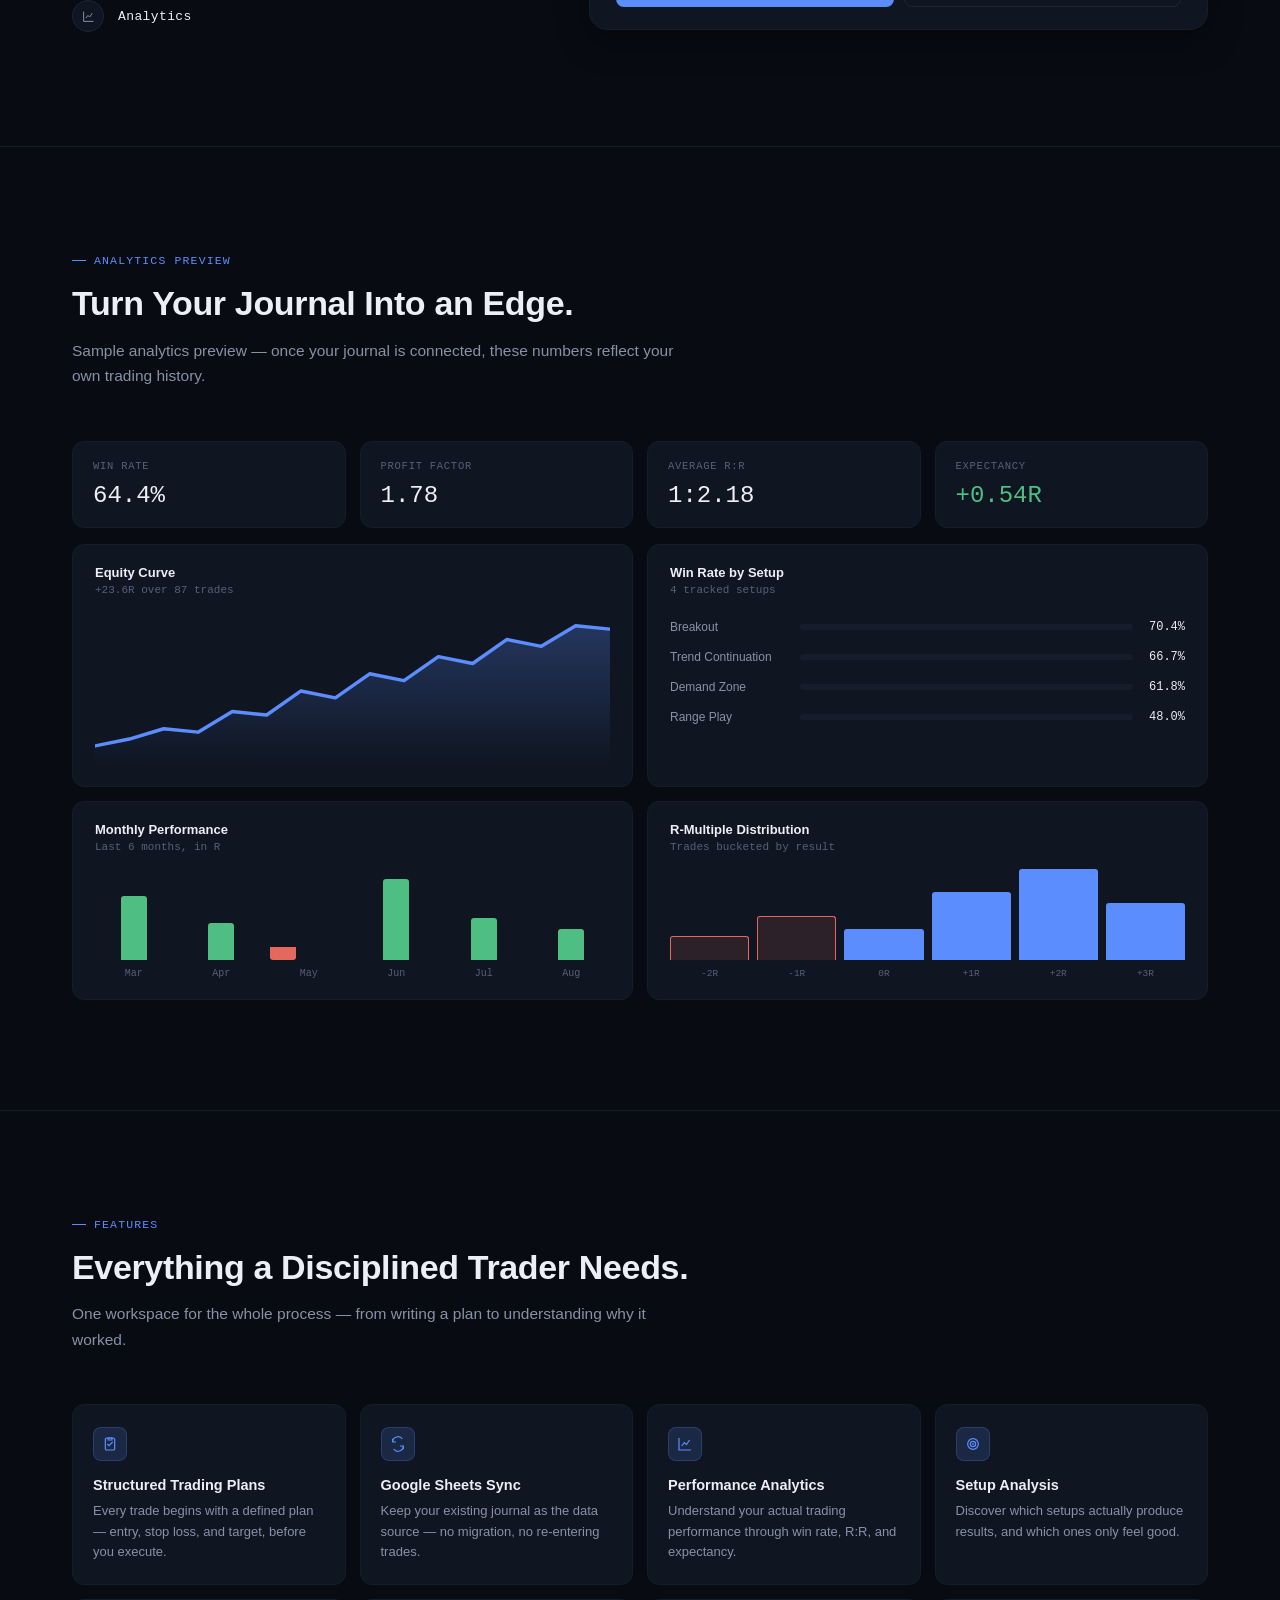
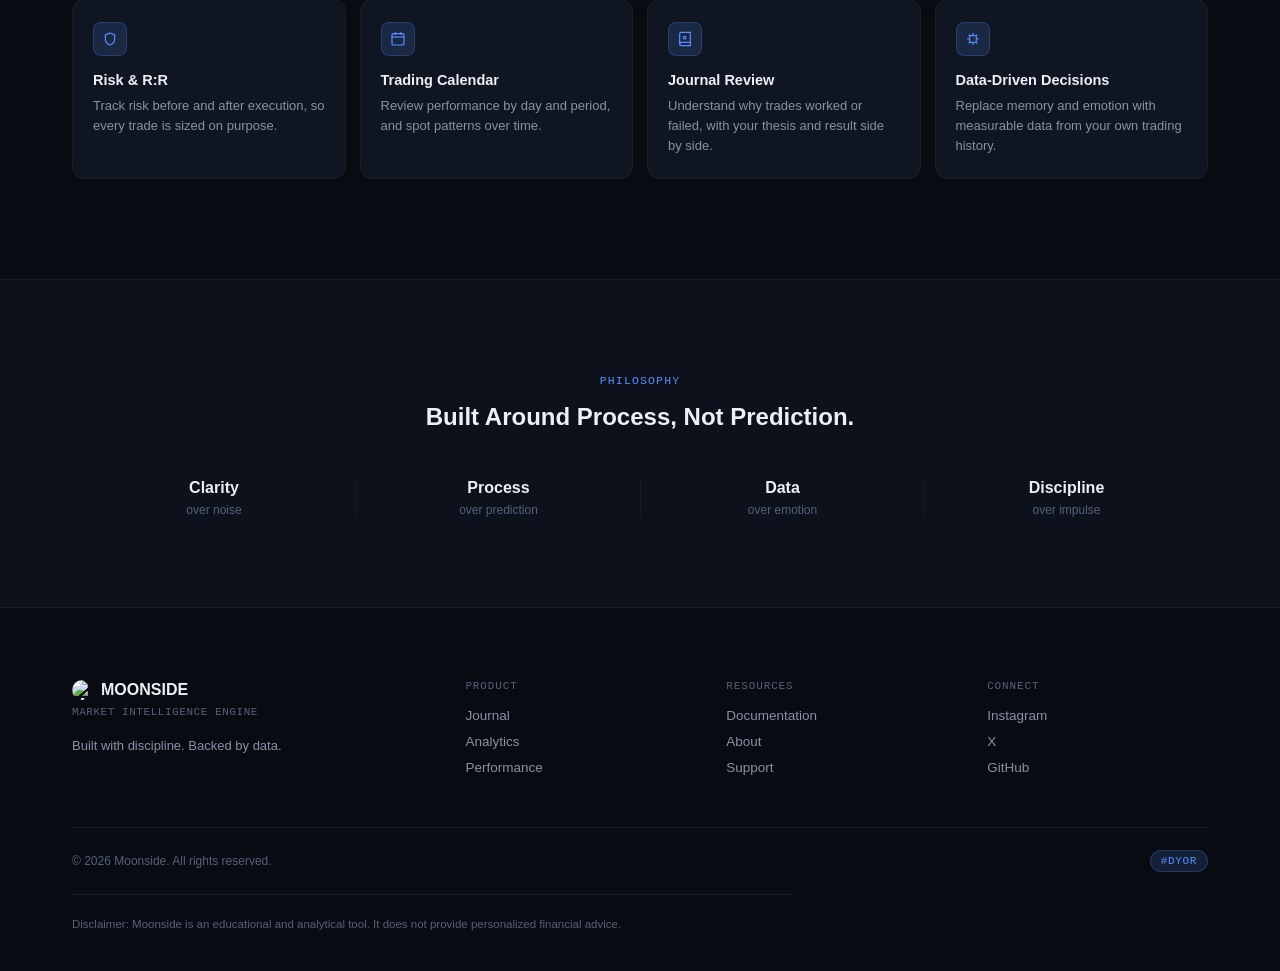
==== commit ac72e349: "Update index.html" ====
--- a/index.html
+++ b/index.html
@@ -16,10 +16,7 @@
 <nav class="navbar">
   <div class="container navbar-inner">
     <a href="#" class="nav-brand">
-      <svg width="26" height="26" viewBox="0 0 26 26" fill="none">
-        <circle cx="13" cy="13" r="12.5" stroke="#5B8DFF" stroke-width="1"/>
-        <path d="M17 8.5C15.9 9.6 15.2 11.2 15.2 13C15.2 14.8 15.9 16.4 17 17.5C15.9 18.2 14.6 18.6 13.2 18.6C9.5 18.6 6.5 15.6 6.5 11.9C6.5 8.4 9.1 5.5 12.5 5.2C14.3 5.6 15.9 6.8 17 8.5Z" fill="#5B8DFF"/>
-      </svg>
+      <img class="nav-brand-mark" src="assets/moon-badge.png" width="26" height="26" alt="Moonside">
       <span class="nav-brand-name">MOONSIDE</span>
     </a>
 
@@ -87,9 +84,7 @@
       <div class="orbit-ring orbit-ring-2"></div>
 
       <div class="orbit-core">
-        <svg width="34" height="34" viewBox="0 0 26 26" fill="none">
-          <path d="M17 8.5C15.9 9.6 15.2 11.2 15.2 13C15.2 14.8 15.9 16.4 17 17.5C15.9 18.2 14.6 18.6 13.2 18.6C9.5 18.6 6.5 15.6 6.5 11.9C6.5 8.4 9.1 5.5 12.5 5.2C14.3 5.6 15.9 6.8 17 8.5Z" fill="#5B8DFF"/>
-        </svg>
+        <img class="orbit-core-mark" src="assets/moon-badge.png" alt="">
       </div>
 
       <div class="orbit-node orbit-node--plan">
@@ -635,10 +630,7 @@
     <div class="footer-grid">
       <div class="footer-brand">
         <div class="footer-brand-name">
-          <svg width="20" height="20" viewBox="0 0 26 26" fill="none">
-            <circle cx="13" cy="13" r="12.5" stroke="#5B8DFF" stroke-width="1"/>
-            <path d="M17 8.5C15.9 9.6 15.2 11.2 15.2 13C15.2 14.8 15.9 16.4 17 17.5C15.9 18.2 14.6 18.6 13.2 18.6C9.5 18.6 6.5 15.6 6.5 11.9C6.5 8.4 9.1 5.5 12.5 5.2C14.3 5.6 15.9 6.8 17 8.5Z" fill="#5B8DFF"/>
-          </svg>
+          <img class="footer-brand-mark" src="assets/moon-badge.png" width="20" height="20" alt="Moonside">
           MOONSIDE
         </div>
         <div class="footer-brand-tag mono">MARKET INTELLIGENCE ENGINE</div>
--- a/css/design-system.css
+++ b/css/design-system.css
@@ -0,0 +1,137 @@
+/* ============================================================
+   MOONSIDE — DESIGN SYSTEM
+   Dark, premium, institutional fintech. Bloomberg Terminal x
+   modern SaaS x Moonside cosmic identity.
+   ============================================================ */
+
+:root {
+  /* --- Surfaces --- */
+  --bg: #080B12;
+  --bg-elevated: #0C111C;
+  --surface: #0F1521;
+  --surface-hover: #131A29;
+  --border: #1D2635;
+  --border-soft: #161D2A;
+
+  /* --- Text --- */
+  --text: #EDEFF5;
+  --text-dim: #8891A5;
+  --text-faint: #56607A;
+
+  /* --- Moonside Blue (primary accent) --- */
+  --blue: #5B8DFF;
+  --blue-dim: #2C4A8C;
+  --blue-glow: rgba(91, 141, 255, 0.16);
+  --blue-glow-strong: rgba(91, 141, 255, 0.28);
+
+  /* --- Semantic --- */
+  --green: #4FBE82;
+  --green-dim: rgba(79, 190, 130, 0.14);
+  --red: #E2695C;
+  --red-dim: rgba(226, 105, 92, 0.14);
+  --purple: #9B8CFF;
+  --purple-dim: rgba(155, 140, 255, 0.14);
+  --gray: #7C8699;
+
+  /* --- Typography --- */
+  --font-display: 'Geist', 'Space Grotesk', sans-serif;
+  --font-body: 'Inter', sans-serif;
+  --font-mono: 'JetBrains Mono', monospace;
+
+  /* --- Radius --- */
+  --radius-sm: 8px;
+  --radius-md: 12px;
+  --radius-lg: 18px;
+  --radius-pill: 100px;
+
+  /* --- Shadow --- */
+  --shadow-card: 0 1px 0 rgba(255,255,255,0.02) inset, 0 12px 32px rgba(0,0,0,0.35);
+}
+
+* { box-sizing: border-box; margin: 0; padding: 0; }
+
+html {
+  scroll-behavior: smooth;
+}
+
+body {
+  background: var(--bg);
+  color: var(--text);
+  font-family: var(--font-body);
+  -webkit-font-smoothing: antialiased;
+  overflow-x: hidden;
+}
+
+::selection { background: var(--blue-dim); color: var(--text); }
+
+a { color: inherit; text-decoration: none; }
+
+.mono { font-family: var(--font-mono); }
+
+.container {
+  max-width: 1200px;
+  margin: 0 auto;
+  padding: 0 32px;
+}
+
+@media (max-width: 640px) {
+  .container { padding: 0 20px; }
+}
+
+/* --- Buttons --- */
+.btn {
+  display: inline-flex;
+  align-items: center;
+  justify-content: center;
+  gap: 8px;
+  font-family: var(--font-body);
+  font-weight: 600;
+  font-size: 14.5px;
+  padding: 12px 22px;
+  border-radius: var(--radius-sm);
+  border: 1px solid transparent;
+  cursor: pointer;
+  transition: all 0.18s ease;
+  white-space: nowrap;
+}
+
+.btn-primary {
+  background: var(--blue);
+  color: #060810;
+  box-shadow: 0 0 0 0 var(--blue-glow);
+}
+
+.btn-primary:hover {
+  background: #6E9BFF;
+  box-shadow: 0 0 24px var(--blue-glow-strong);
+  transform: translateY(-1px);
+}
+
+.btn-secondary {
+  background: transparent;
+  border-color: var(--border);
+  color: var(--text-dim);
+}
+
+.btn-secondary:hover {
+  border-color: var(--text-faint);
+  color: var(--text);
+}
+
+/* --- Reduced motion --- */
+@media (prefers-reduced-motion: reduce) {
+  *, *::before, *::after {
+    animation-duration: 0.001ms !important;
+    animation-iteration-count: 1 !important;
+    transition-duration: 0.001ms !important;
+    scroll-behavior: auto !important;
+  }
+}
+
+/* --- Focus visibility --- */
+a:focus-visible,
+button:focus-visible,
+input:focus-visible {
+  outline: 2px solid var(--blue);
+  outline-offset: 2px;
+}
--- a/css/landing.css
+++ b/css/landing.css
@@ -0,0 +1,1375 @@
+/* ============================================================
+   MOONSIDE — LANDING: NAVBAR + HERO
+   ============================================================ */
+
+/* ---------- Navbar ---------- */
+.navbar {
+  position: sticky;
+  top: 0;
+  z-index: 100;
+  background: rgba(8, 11, 18, 0.78);
+  backdrop-filter: blur(14px);
+  -webkit-backdrop-filter: blur(14px);
+  border-bottom: 1px solid var(--border-soft);
+}
+
+.navbar-inner {
+  display: flex;
+  align-items: center;
+  justify-content: space-between;
+  height: 68px;
+}
+
+.nav-brand {
+  display: flex;
+  align-items: center;
+  gap: 10px;
+}
+
+.nav-brand-mark {
+  border-radius: 50%;
+  display: block;
+  flex-shrink: 0;
+}
+
+.footer-brand-mark {
+  border-radius: 50%;
+  display: block;
+  flex-shrink: 0;
+}
+
+.nav-brand-name {
+  font-family: var(--font-display);
+  font-weight: 600;
+  font-size: 17px;
+  letter-spacing: 0.01em;
+}
+
+.nav-links {
+  display: flex;
+  align-items: center;
+  gap: 34px;
+}
+
+.nav-link {
+  font-size: 13.5px;
+  color: var(--text-dim);
+  font-weight: 500;
+  transition: color 0.15s ease;
+}
+
+.nav-link:hover { color: var(--text); }
+
+.nav-actions {
+  display: flex;
+  align-items: center;
+  gap: 10px;
+}
+
+.nav-link-login {
+  font-size: 13.5px;
+  color: var(--text-dim);
+  font-weight: 500;
+  padding: 10px 16px;
+}
+
+.nav-link-login:hover { color: var(--text); }
+
+.nav-toggle {
+  display: none;
+  background: none;
+  border: 1px solid var(--border);
+  border-radius: var(--radius-sm);
+  width: 38px;
+  height: 38px;
+  align-items: center;
+  justify-content: center;
+  color: var(--text-dim);
+  cursor: pointer;
+}
+
+.mobile-menu {
+  display: none;
+  flex-direction: column;
+  gap: 2px;
+  padding: 12px 0 20px;
+  border-top: 1px solid var(--border-soft);
+}
+
+.mobile-menu.open { display: flex; }
+
+.mobile-menu .nav-link,
+.mobile-menu .nav-link-login {
+  padding: 12px 4px;
+  border-bottom: 1px solid var(--border-soft);
+}
+
+.mobile-menu .btn { margin-top: 10px; }
+
+@media (max-width: 900px) {
+  .nav-links { display: none; }
+  .nav-actions .btn-secondary { display: none; }
+  .nav-toggle { display: flex; }
+}
+
+/* ---------- Hero ---------- */
+.hero {
+  position: relative;
+  padding: 96px 0 80px;
+  overflow: hidden;
+}
+
+.hero::before {
+  content: '';
+  position: absolute;
+  top: -220px;
+  right: -160px;
+  width: 620px;
+  height: 620px;
+  background: radial-gradient(circle, var(--blue-glow) 0%, transparent 70%);
+  pointer-events: none;
+}
+
+.hero-grid {
+  display: grid;
+  grid-template-columns: 1.05fr 0.95fr;
+  gap: 40px;
+  align-items: center;
+  position: relative;
+  z-index: 1;
+}
+
+.eyebrow {
+  display: inline-flex;
+  align-items: center;
+  gap: 8px;
+  font-family: var(--font-mono);
+  font-size: 11.5px;
+  letter-spacing: 0.08em;
+  color: var(--blue);
+  background: var(--blue-glow);
+  border: 1px solid rgba(91,141,255,0.25);
+  padding: 6px 13px;
+  border-radius: var(--radius-pill);
+  margin-bottom: 22px;
+}
+
+.eyebrow-dot {
+  width: 5px;
+  height: 5px;
+  border-radius: 50%;
+  background: var(--blue);
+}
+
+.hero h1 {
+  font-family: var(--font-display);
+  font-weight: 600;
+  font-size: 50px;
+  line-height: 1.08;
+  letter-spacing: -0.015em;
+  margin-bottom: 22px;
+}
+
+.hero h1 .accent { color: var(--blue); }
+
+.hero-sub {
+  font-size: 16.5px;
+  line-height: 1.6;
+  color: var(--text-dim);
+  max-width: 480px;
+  margin-bottom: 34px;
+}
+
+.hero-cta {
+  display: flex;
+  align-items: center;
+  gap: 12px;
+  margin-bottom: 30px;
+  flex-wrap: wrap;
+}
+
+.sync-indicator {
+  display: inline-flex;
+  align-items: center;
+  gap: 10px;
+  background: var(--surface);
+  border: 1px solid var(--border-soft);
+  border-radius: var(--radius-sm);
+  padding: 10px 14px;
+  max-width: fit-content;
+}
+
+.sync-dot {
+  width: 7px;
+  height: 7px;
+  border-radius: 50%;
+  background: var(--green);
+  box-shadow: 0 0 0 3px var(--green-dim);
+  flex-shrink: 0;
+}
+
+.sync-text-main {
+  font-size: 12.5px;
+  color: var(--text);
+  font-weight: 500;
+}
+
+.sync-text-sub {
+  font-size: 11px;
+  color: var(--text-faint);
+  font-family: var(--font-mono);
+  margin-top: 1px;
+}
+
+/* ---------- Orbital visual ---------- */
+.orbit-stage {
+  position: relative;
+  width: 100%;
+  aspect-ratio: 1 / 1;
+  max-width: 460px;
+  margin: 0 auto;
+  display: flex;
+  align-items: center;
+  justify-content: center;
+}
+
+.orbit-ring {
+  position: absolute;
+  border: 1px solid var(--border);
+  border-radius: 50%;
+}
+
+.orbit-ring-1 { width: 100%; height: 100%; }
+.orbit-ring-2 {
+  width: 72%;
+  height: 72%;
+  border-style: dashed;
+  border-color: var(--border-soft);
+  animation: spin 90s linear infinite;
+}
+
+@keyframes spin {
+  from { transform: rotate(0deg); }
+  to { transform: rotate(360deg); }
+}
+
+.orbit-core {
+  position: relative;
+  width: 92px;
+  height: 92px;
+  border-radius: 50%;
+  background: radial-gradient(circle at 35% 30%, #1A2338, #0A0E17);
+  border: 1px solid var(--border);
+  display: flex;
+  align-items: center;
+  justify-content: center;
+  z-index: 2;
+  box-shadow: 0 0 40px var(--blue-glow);
+  overflow: hidden;
+}
+
+.orbit-core-mark {
+  width: 88px;
+  height: 88px;
+  border-radius: 50%;
+  object-fit: cover;
+  display: block;
+}
+
+.orbit-node {
+  position: absolute;
+  display: flex;
+  flex-direction: column;
+  align-items: center;
+  gap: 6px;
+  animation: float 6s ease-in-out infinite;
+}
+
+.orbit-node-dot {
+  width: 10px;
+  height: 10px;
+  border-radius: 50%;
+  background: var(--blue);
+  box-shadow: 0 0 14px var(--blue-glow-strong);
+}
+
+.orbit-node-label {
+  font-family: var(--font-mono);
+  font-size: 10.5px;
+  letter-spacing: 0.05em;
+  color: var(--text);
+  text-align: center;
+  white-space: nowrap;
+}
+
+.orbit-node-sub {
+  font-size: 9.5px;
+  color: var(--text-faint);
+  text-align: center;
+  white-space: nowrap;
+}
+
+.orbit-node--plan    { top: 2%;  left: 50%; transform: translateX(-50%); animation-delay: 0s; }
+.orbit-node--execute { top: 50%; right: 0%; transform: translateY(-50%); animation-delay: 1.5s; }
+.orbit-node--review  { bottom: 2%; left: 50%; transform: translateX(-50%); animation-delay: 3s; }
+.orbit-node--improve { top: 50%; left: 0%; transform: translateY(-50%); animation-delay: 4.5s; }
+
+@keyframes float {
+  0%, 100% { transform: translate(-50%, 0); }
+  50% { transform: translate(-50%, -6px); }
+}
+.orbit-node--execute, .orbit-node--improve {
+  animation-name: floatX;
+}
+@keyframes floatX {
+  0%, 100% { transform: translateY(-50%); }
+  50% { transform: translateY(calc(-50% - 6px)); }
+}
+
+@media (max-width: 900px) {
+  .hero-grid { grid-template-columns: 1fr; }
+  .hero h1 { font-size: 38px; }
+  .orbit-stage { max-width: 340px; margin-top: 20px; }
+}
+
+@media (max-width: 480px) {
+  .hero { padding: 56px 0 56px; }
+  .hero h1 { font-size: 31px; }
+  .hero-sub { font-size: 15px; }
+  .orbit-node-sub { display: none; }
+}
+
+/* ============================================================
+   MARKET SNAPSHOT
+   ============================================================ */
+.market-snapshot {
+  border-top: 1px solid var(--border-soft);
+  border-bottom: 1px solid var(--border-soft);
+  padding: 22px 0;
+  background: var(--bg-elevated);
+}
+
+.market-head {
+  display: flex;
+  align-items: center;
+  justify-content: space-between;
+  gap: 16px;
+  margin-bottom: 16px;
+}
+
+.market-label {
+  display: flex;
+  align-items: center;
+  gap: 8px;
+  font-family: var(--font-mono);
+  font-size: 11px;
+  letter-spacing: 0.08em;
+  color: var(--text-faint);
+}
+
+.market-label-dot {
+  width: 5px;
+  height: 5px;
+  border-radius: 50%;
+  background: var(--text-faint);
+}
+
+.market-note {
+  font-size: 11.5px;
+  color: var(--text-faint);
+}
+
+.market-strip {
+  display: grid;
+  grid-template-columns: repeat(5, minmax(150px, 1fr));
+  gap: 1px;
+  background: var(--border-soft);
+  border-radius: var(--radius-sm);
+  overflow: hidden;
+  overflow-x: auto;
+}
+
+.market-item {
+  background: var(--bg-elevated);
+  padding: 12px 16px;
+  min-width: 150px;
+}
+
+.market-item-symbol {
+  font-size: 11.5px;
+  color: var(--text-dim);
+  font-weight: 600;
+  letter-spacing: 0.02em;
+  margin-bottom: 6px;
+}
+
+.market-item-value {
+  font-family: var(--font-mono);
+  font-size: 15px;
+  color: var(--text);
+  font-weight: 500;
+  margin-bottom: 3px;
+}
+
+.market-item-change {
+  font-family: var(--font-mono);
+  font-size: 12px;
+  font-weight: 500;
+}
+
+.market-item-change.up { color: var(--green); }
+.market-item-change.down { color: var(--red); }
+
+@media (max-width: 900px) {
+  .market-strip { grid-template-columns: repeat(5, minmax(140px, 1fr)); }
+}
+
+@media (max-width: 640px) {
+  .market-head { flex-direction: column; align-items: flex-start; gap: 6px; }
+}
+
+/* ============================================================
+   SECTION HEADER (shared: Core Philosophy, One System, etc.)
+   ============================================================ */
+.section-head {
+  max-width: 620px;
+  margin-bottom: 52px;
+}
+
+.section-head.centered {
+  margin-left: auto;
+  margin-right: auto;
+  text-align: center;
+}
+
+.section-eyebrow {
+  display: inline-flex;
+  align-items: center;
+  gap: 8px;
+  font-family: var(--font-mono);
+  font-size: 11.5px;
+  letter-spacing: 0.1em;
+  color: var(--blue);
+  margin-bottom: 16px;
+}
+
+.section-eyebrow::before {
+  content: '';
+  width: 14px;
+  height: 1px;
+  background: var(--blue);
+}
+
+.section-head h2 {
+  font-family: var(--font-display);
+  font-weight: 600;
+  font-size: 34px;
+  line-height: 1.18;
+  letter-spacing: -0.01em;
+  margin-bottom: 14px;
+}
+
+.section-head p {
+  font-size: 15.5px;
+  line-height: 1.65;
+  color: var(--text-dim);
+}
+
+/* ============================================================
+   CORE PHILOSOPHY
+   ============================================================ */
+.philosophy {
+  padding: 100px 0;
+}
+
+.philosophy-flow {
+  display: grid;
+  grid-template-columns: repeat(4, 1fr);
+  gap: 0;
+  position: relative;
+}
+
+.philosophy-flow::before {
+  content: '';
+  position: absolute;
+  top: 19px;
+  left: calc(12.5% - 2px);
+  right: calc(12.5% - 2px);
+  height: 1px;
+  background: linear-gradient(90deg, var(--border) 0%, var(--blue-dim) 50%, var(--border) 100%);
+  z-index: 0;
+}
+
+.philo-step {
+  position: relative;
+  z-index: 1;
+  padding-right: 24px;
+}
+
+.philo-index {
+  display: flex;
+  align-items: center;
+  justify-content: center;
+  width: 38px;
+  height: 38px;
+  border-radius: 50%;
+  background: var(--surface);
+  border: 1px solid var(--border);
+  font-family: var(--font-mono);
+  font-size: 12px;
+  color: var(--blue);
+  margin-bottom: 22px;
+}
+
+.philo-title {
+  font-family: var(--font-display);
+  font-weight: 600;
+  font-size: 16px;
+  letter-spacing: 0.03em;
+  margin-bottom: 10px;
+}
+
+.philo-desc {
+  font-size: 13.5px;
+  line-height: 1.6;
+  color: var(--text-dim);
+}
+
+@media (max-width: 900px) {
+  .philosophy { padding: 72px 0; }
+  .philosophy-flow {
+    grid-template-columns: 1fr;
+    gap: 28px;
+  }
+  .philosophy-flow::before {
+    top: 0;
+    bottom: 0;
+    left: 19px;
+    right: auto;
+    width: 1px;
+    height: auto;
+    background: linear-gradient(180deg, var(--border) 0%, var(--blue-dim) 50%, var(--border) 100%);
+  }
+  .philo-step { padding-left: 56px; padding-right: 0; }
+  .philo-index { position: absolute; left: 0; top: 0; margin-bottom: 0; }
+}
+
+/* ============================================================
+   ONE SYSTEM POSITIONING
+   ============================================================ */
+.one-system {
+  padding: 100px 0;
+  border-top: 1px solid var(--border-soft);
+}
+
+.one-system-grid {
+  display: grid;
+  grid-template-columns: 1fr 0.9fr;
+  gap: 60px;
+  align-items: center;
+}
+
+.one-system-text .section-head { margin-bottom: 0; max-width: none; }
+
+.equation-card {
+  background: var(--surface);
+  border: 1px solid var(--border-soft);
+  border-radius: var(--radius-lg);
+  padding: 28px 28px 32px;
+  box-shadow: var(--shadow-card);
+}
+
+.equation-item {
+  display: flex;
+  align-items: center;
+  gap: 12px;
+  padding: 13px 4px;
+  font-size: 14px;
+  color: var(--text);
+  font-weight: 500;
+  border-bottom: 1px solid var(--border-soft);
+}
+
+.equation-item:first-child { padding-top: 2px; }
+
+.equation-item-dot {
+  width: 6px;
+  height: 6px;
+  border-radius: 50%;
+  background: var(--text-faint);
+  flex-shrink: 0;
+}
+
+.equation-plus {
+  text-align: center;
+  font-family: var(--font-mono);
+  color: var(--text-faint);
+  font-size: 13px;
+  padding: 2px 0;
+}
+
+.equation-result {
+  display: flex;
+  align-items: center;
+  gap: 12px;
+  margin-top: 18px;
+  padding: 16px 16px;
+  background: var(--blue-glow);
+  border: 1px solid rgba(91,141,255,0.25);
+  border-radius: var(--radius-sm);
+}
+
+.equation-result-icon {
+  width: 30px;
+  height: 30px;
+  border-radius: 50%;
+  background: radial-gradient(circle at 35% 30%, #1A2338, #0A0E17);
+  border: 1px solid var(--border);
+  display: flex;
+  align-items: center;
+  justify-content: center;
+  flex-shrink: 0;
+}
+
+.equation-result-name {
+  font-family: var(--font-display);
+  font-weight: 600;
+  font-size: 16px;
+  letter-spacing: 0.02em;
+  color: var(--text);
+}
+
+.equation-result-sub {
+  font-size: 11.5px;
+  color: var(--text-faint);
+  margin-top: 1px;
+}
+
+@media (max-width: 900px) {
+  .one-system { padding: 72px 0; }
+  .one-system-grid { grid-template-columns: 1fr; gap: 40px; }
+}
+
+/* ============================================================
+   JOURNAL PREVIEW
+   ============================================================ */
+.journal-preview {
+  padding: 100px 0;
+  border-top: 1px solid var(--border-soft);
+}
+
+.journal-toolbar {
+  display: flex;
+  align-items: center;
+  gap: 10px;
+  margin-bottom: 18px;
+  flex-wrap: wrap;
+}
+
+.journal-search {
+  display: flex;
+  align-items: center;
+  gap: 8px;
+  background: var(--surface);
+  border: 1px solid var(--border-soft);
+  border-radius: var(--radius-sm);
+  padding: 8px 12px;
+  color: var(--text-faint);
+  font-size: 13px;
+  min-width: 200px;
+}
+
+.journal-filter-chip {
+  display: inline-flex;
+  align-items: center;
+  gap: 6px;
+  background: var(--surface);
+  border: 1px solid var(--border-soft);
+  border-radius: var(--radius-pill);
+  padding: 8px 14px;
+  font-size: 12.5px;
+  color: var(--text-dim);
+}
+
+.journal-filter-chip svg { flex-shrink: 0; opacity: 0.6; }
+
+.journal-toolbar-spacer { flex: 1; }
+
+.journal-export {
+  font-size: 12.5px;
+  color: var(--text-dim);
+  border: 1px solid var(--border-soft);
+  border-radius: var(--radius-sm);
+  padding: 8px 14px;
+}
+
+.journal-card {
+  background: var(--surface);
+  border: 1px solid var(--border-soft);
+  border-radius: var(--radius-lg);
+  box-shadow: var(--shadow-card);
+  overflow: hidden;
+}
+
+.journal-table-wrap { overflow-x: auto; }
+
+.journal-table {
+  width: 100%;
+  border-collapse: collapse;
+  min-width: 860px;
+}
+
+.journal-table th {
+  text-align: left;
+  font-family: var(--font-mono);
+  font-size: 10.5px;
+  letter-spacing: 0.06em;
+  color: var(--text-faint);
+  font-weight: 500;
+  padding: 14px 16px;
+  border-bottom: 1px solid var(--border-soft);
+  white-space: nowrap;
+}
+
+.journal-table td {
+  padding: 14px 16px;
+  font-size: 13px;
+  color: var(--text);
+  border-bottom: 1px solid var(--border-soft);
+  white-space: nowrap;
+}
+
+.journal-table tr:last-child td { border-bottom: none; }
+
+.journal-table td.ticker { font-weight: 600; }
+.journal-table td.dim { color: var(--text-dim); }
+.journal-table td.mono-cell { font-family: var(--font-mono); font-size: 12.5px; color: var(--text-dim); }
+
+.badge {
+  display: inline-flex;
+  align-items: center;
+  gap: 5px;
+  padding: 4px 10px;
+  border-radius: var(--radius-pill);
+  font-size: 11px;
+  font-weight: 500;
+}
+
+.badge-dot { width: 5px; height: 5px; border-radius: 50%; }
+
+.badge-bullish { background: var(--green-dim); color: var(--green); }
+.badge-bullish .badge-dot { background: var(--green); }
+.badge-bearish { background: var(--red-dim); color: var(--red); }
+.badge-bearish .badge-dot { background: var(--red); }
+.badge-neutral { background: rgba(124,134,153,0.14); color: var(--gray); }
+.badge-neutral .badge-dot { background: var(--gray); }
+
+.status-open { color: var(--blue); }
+.status-closed { color: var(--text-faint); }
+
+.result-win { color: var(--green); font-weight: 600; }
+.result-loss { color: var(--red); font-weight: 600; }
+.result-pending { color: var(--text-faint); }
+
+.journal-footer {
+  display: flex;
+  align-items: center;
+  justify-content: space-between;
+  gap: 16px;
+  padding: 14px 20px;
+  flex-wrap: wrap;
+}
+
+.journal-pagination {
+  display: flex;
+  align-items: center;
+  gap: 6px;
+  font-family: var(--font-mono);
+  font-size: 12px;
+  color: var(--text-faint);
+}
+
+.page-dot {
+  width: 26px;
+  height: 26px;
+  display: flex;
+  align-items: center;
+  justify-content: center;
+  border-radius: var(--radius-sm);
+  border: 1px solid transparent;
+}
+
+.page-dot.active {
+  border-color: var(--border);
+  color: var(--text);
+  background: var(--surface-hover);
+}
+
+.journal-cta {
+  display: inline-flex;
+  align-items: center;
+  gap: 6px;
+  font-size: 13.5px;
+  font-weight: 600;
+  color: var(--blue);
+}
+
+@media (max-width: 640px) {
+  .journal-preview { padding: 72px 0; }
+  .journal-footer { justify-content: center; text-align: center; }
+}
+
+/* ============================================================
+   GOOGLE SHEETS SYNC
+   ============================================================ */
+.sheets-sync {
+  padding: 100px 0;
+  border-top: 1px solid var(--border-soft);
+}
+
+.sheets-sync-grid {
+  display: grid;
+  grid-template-columns: 0.85fr 1.15fr;
+  gap: 60px;
+  align-items: center;
+}
+
+.sync-flow {
+  display: flex;
+  flex-direction: column;
+  gap: 0;
+}
+
+.sync-flow-node {
+  display: flex;
+  align-items: center;
+  gap: 14px;
+  position: relative;
+  padding: 14px 0;
+}
+
+.sync-flow-node::before {
+  content: '';
+  position: absolute;
+  left: 15px;
+  top: -2px;
+  bottom: -2px;
+  width: 1px;
+  background: var(--border);
+  z-index: 0;
+}
+
+.sync-flow-node:first-child::before { top: 50%; }
+.sync-flow-node:last-child::before { bottom: 50%; }
+
+.sync-flow-dot {
+  position: relative;
+  z-index: 1;
+  width: 32px;
+  height: 32px;
+  border-radius: 50%;
+  background: var(--surface);
+  border: 1px solid var(--border);
+  display: flex;
+  align-items: center;
+  justify-content: center;
+  flex-shrink: 0;
+}
+
+.sync-flow-node.emphasis .sync-flow-dot {
+  border-color: rgba(91,141,255,0.4);
+  box-shadow: 0 0 16px var(--blue-glow);
+}
+
+.sync-flow-label {
+  font-family: var(--font-mono);
+  font-size: 13px;
+  letter-spacing: 0.03em;
+  color: var(--text);
+  font-weight: 500;
+}
+
+.sync-flow-node.emphasis .sync-flow-label { color: var(--blue); }
+
+.sync-card {
+  background: var(--surface);
+  border: 1px solid var(--border-soft);
+  border-radius: var(--radius-lg);
+  padding: 26px 26px 22px;
+  box-shadow: var(--shadow-card);
+}
+
+.sync-card-status {
+  display: flex;
+  align-items: center;
+  gap: 9px;
+  font-size: 13.5px;
+  font-weight: 600;
+  color: var(--green);
+  margin-bottom: 20px;
+}
+
+.sync-card-row {
+  display: flex;
+  align-items: center;
+  justify-content: space-between;
+  gap: 12px;
+  padding: 13px 0;
+  border-bottom: 1px solid var(--border-soft);
+}
+
+.sync-card-row:last-of-type { border-bottom: none; }
+
+.sync-card-row-label {
+  display: flex;
+  align-items: center;
+  gap: 10px;
+  font-size: 13.5px;
+  color: var(--text-dim);
+}
+
+.sync-card-row-value {
+  font-family: var(--font-mono);
+  font-size: 13px;
+  color: var(--text);
+  text-align: right;
+}
+
+.sync-card-actions {
+  margin-top: 20px;
+  display: flex;
+  gap: 10px;
+}
+
+.sync-card-actions .btn { flex: 1; padding: 10px 16px; font-size: 13.5px; }
+
+@media (max-width: 900px) {
+  .sheets-sync { padding: 72px 0; }
+  .sheets-sync-grid { grid-template-columns: 1fr; gap: 36px; }
+}
+
+/* ============================================================
+   ANALYTICS PREVIEW
+   ============================================================ */
+.analytics-preview {
+  padding: 100px 0 110px;
+  border-top: 1px solid var(--border-soft);
+}
+
+.metric-row {
+  display: grid;
+  grid-template-columns: repeat(4, 1fr);
+  gap: 14px;
+  margin-bottom: 16px;
+}
+
+.metric-card {
+  background: var(--surface);
+  border: 1px solid var(--border-soft);
+  border-radius: var(--radius-md);
+  padding: 18px 20px;
+}
+
+.metric-card-label {
+  font-family: var(--font-mono);
+  font-size: 10.5px;
+  letter-spacing: 0.07em;
+  color: var(--text-faint);
+  margin-bottom: 10px;
+}
+
+.metric-card-value {
+  font-family: var(--font-mono);
+  font-size: 24px;
+  font-weight: 500;
+  color: var(--text);
+}
+
+.metric-card-value.positive { color: var(--green); }
+
+.chart-grid {
+  display: grid;
+  grid-template-columns: 1fr 1fr;
+  gap: 14px;
+}
+
+.chart-card {
+  background: var(--surface);
+  border: 1px solid var(--border-soft);
+  border-radius: var(--radius-md);
+  padding: 20px 22px;
+}
+
+.chart-card-title {
+  font-size: 13px;
+  font-weight: 600;
+  color: var(--text);
+  margin-bottom: 4px;
+}
+
+.chart-card-caption {
+  font-family: var(--font-mono);
+  font-size: 11px;
+  color: var(--text-faint);
+  margin-bottom: 16px;
+}
+
+/* Equity curve */
+.equity-svg { width: 100%; height: auto; display: block; }
+
+/* Win rate by setup — horizontal bars */
+.setup-bar-row {
+  display: flex;
+  align-items: center;
+  gap: 12px;
+  padding: 8px 0;
+}
+
+.setup-bar-label {
+  font-size: 12px;
+  color: var(--text-dim);
+  width: 118px;
+  flex-shrink: 0;
+}
+
+.setup-bar-track {
+  flex: 1;
+  height: 6px;
+  background: var(--border-soft);
+  border-radius: var(--radius-pill);
+  overflow: hidden;
+}
+
+.setup-bar-fill {
+  height: 100%;
+  background: var(--blue);
+  border-radius: var(--radius-pill);
+}
+
+.setup-bar-value {
+  font-family: var(--font-mono);
+  font-size: 12px;
+  color: var(--text);
+  width: 40px;
+  text-align: right;
+  flex-shrink: 0;
+}
+
+/* Monthly performance — vertical bars */
+.monthly-chart {
+  display: flex;
+  align-items: flex-end;
+  justify-content: space-between;
+  gap: 10px;
+  height: 110px;
+}
+
+.monthly-col {
+  display: flex;
+  flex-direction: column;
+  align-items: center;
+  justify-content: flex-end;
+  gap: 8px;
+  flex: 1;
+  height: 100%;
+}
+
+.monthly-bar {
+  width: 100%;
+  max-width: 26px;
+  border-radius: 3px 3px 0 0;
+}
+
+.monthly-bar.positive { background: var(--green); }
+.monthly-bar.negative { background: var(--red); align-self: flex-start; border-radius: 0 0 3px 3px; }
+
+.monthly-label {
+  font-family: var(--font-mono);
+  font-size: 10px;
+  color: var(--text-faint);
+}
+
+/* R-multiple distribution — vertical histogram */
+.rdist-chart {
+  display: flex;
+  align-items: flex-end;
+  gap: 8px;
+  height: 110px;
+}
+
+.rdist-col {
+  display: flex;
+  flex-direction: column;
+  align-items: center;
+  justify-content: flex-end;
+  gap: 8px;
+  flex: 1;
+  height: 100%;
+}
+
+.rdist-bar {
+  width: 100%;
+  border-radius: 3px 3px 0 0;
+}
+
+.rdist-bar.positive { background: var(--blue); }
+.rdist-bar.negative { background: var(--red-dim); border: 1px solid var(--red); border-bottom: none; }
+
+.rdist-label {
+  font-family: var(--font-mono);
+  font-size: 9.5px;
+  color: var(--text-faint);
+}
+
+@media (max-width: 900px) {
+  .analytics-preview { padding: 72px 0 80px; }
+  .metric-row { grid-template-columns: repeat(2, 1fr); }
+  .chart-grid { grid-template-columns: 1fr; }
+}
+
+@media (max-width: 480px) {
+  .metric-row { grid-template-columns: 1fr 1fr; gap: 10px; }
+  .metric-card-value { font-size: 20px; }
+}
+
+/* ============================================================
+   FEATURES GRID
+   ============================================================ */
+.features {
+  padding: 100px 0;
+  border-top: 1px solid var(--border-soft);
+}
+
+.feature-grid {
+  display: grid;
+  grid-template-columns: repeat(4, 1fr);
+  gap: 14px;
+}
+
+.feature-card {
+  background: var(--surface);
+  border: 1px solid var(--border-soft);
+  border-radius: var(--radius-md);
+  padding: 22px 20px;
+  transition: border-color 0.18s ease, background 0.18s ease;
+}
+
+.feature-card:hover {
+  border-color: var(--border);
+  background: var(--surface-hover);
+}
+
+.feature-icon {
+  width: 34px;
+  height: 34px;
+  border-radius: var(--radius-sm);
+  background: var(--blue-glow);
+  border: 1px solid rgba(91,141,255,0.22);
+  display: flex;
+  align-items: center;
+  justify-content: center;
+  color: var(--blue);
+  margin-bottom: 16px;
+}
+
+.feature-title {
+  font-size: 14.5px;
+  font-weight: 600;
+  color: var(--text);
+  margin-bottom: 8px;
+}
+
+.feature-desc {
+  font-size: 13px;
+  line-height: 1.55;
+  color: var(--text-dim);
+}
+
+@media (max-width: 900px) {
+  .features { padding: 72px 0; }
+  .feature-grid { grid-template-columns: repeat(2, 1fr); }
+}
+
+@media (max-width: 480px) {
+  .feature-grid { grid-template-columns: 1fr; }
+}
+
+/* ============================================================
+   PRINCIPLES (conceptual "social proof" — see spec section 18)
+   ============================================================ */
+.principles {
+  padding: 90px 0;
+  border-top: 1px solid var(--border-soft);
+  background: var(--bg-elevated);
+}
+
+.principles-head {
+  max-width: 560px;
+  margin: 0 auto 48px;
+  text-align: center;
+}
+
+.principles-head .section-eyebrow { justify-content: center; }
+.principles-head .section-eyebrow::before { display: none; }
+
+.principles-row {
+  display: grid;
+  grid-template-columns: repeat(4, 1fr);
+  gap: 0;
+}
+
+.principle-item {
+  text-align: center;
+  padding: 0 18px;
+  border-left: 1px solid var(--border-soft);
+}
+
+.principle-item:first-child { border-left: none; }
+
+.principle-primary {
+  font-family: var(--font-display);
+  font-size: 16px;
+  font-weight: 600;
+  color: var(--text);
+  margin-bottom: 6px;
+}
+
+.principle-secondary {
+  font-size: 12px;
+  color: var(--text-faint);
+}
+
+@media (max-width: 900px) {
+  .principles { padding: 64px 0; }
+  .principles-row { grid-template-columns: 1fr 1fr; gap: 28px 0; }
+  .principle-item:nth-child(3) { border-left: none; }
+  .principle-item:nth-child(odd) { border-left: none; }
+}
+
+@media (max-width: 480px) {
+  .principles-row { grid-template-columns: 1fr; gap: 22px; }
+  .principle-item { border-left: none !important; border-top: 1px solid var(--border-soft); padding: 20px 0 0; }
+  .principle-item:first-child { border-top: none; padding-top: 0; }
+}
+
+/* ============================================================
+   FOOTER
+   ============================================================ */
+.site-footer {
+  border-top: 1px solid var(--border-soft);
+  padding: 72px 0 0;
+}
+
+.footer-grid {
+  display: grid;
+  grid-template-columns: 1.6fr 1fr 1fr 1fr;
+  gap: 40px;
+  padding-bottom: 52px;
+}
+
+.footer-brand-name {
+  display: flex;
+  align-items: center;
+  gap: 9px;
+  font-family: var(--font-display);
+  font-weight: 600;
+  font-size: 16px;
+  margin-bottom: 6px;
+}
+
+.footer-brand-tag {
+  font-family: var(--font-mono);
+  font-size: 11px;
+  letter-spacing: 0.05em;
+  color: var(--text-faint);
+  margin-bottom: 18px;
+}
+
+.footer-brand-desc {
+  font-size: 13px;
+  line-height: 1.6;
+  color: var(--text-dim);
+  max-width: 260px;
+}
+
+.footer-col-title {
+  font-family: var(--font-mono);
+  font-size: 11px;
+  letter-spacing: 0.08em;
+  color: var(--text-faint);
+  margin-bottom: 16px;
+}
+
+.footer-links {
+  display: flex;
+  flex-direction: column;
+  gap: 11px;
+}
+
+.footer-link {
+  font-size: 13.5px;
+  color: var(--text-dim);
+  transition: color 0.15s ease;
+}
+
+.footer-link:hover { color: var(--text); }
+
+.footer-bottom {
+  display: flex;
+  align-items: center;
+  justify-content: space-between;
+  gap: 20px;
+  padding: 22px 0;
+  border-top: 1px solid var(--border-soft);
+  flex-wrap: wrap;
+}
+
+.footer-copy {
+  font-size: 12px;
+  color: var(--text-faint);
+}
+
+.dyor-tag {
+  font-family: var(--font-mono);
+  font-size: 11px;
+  letter-spacing: 0.06em;
+  color: var(--blue);
+  background: var(--blue-glow);
+  border: 1px solid rgba(91,141,255,0.22);
+  padding: 4px 10px;
+  border-radius: var(--radius-pill);
+}
+
+.footer-social {
+  display: flex;
+  align-items: center;
+  gap: 14px;
+}
+
+.footer-social a {
+  color: var(--text-faint);
+  display: flex;
+  transition: color 0.15s ease;
+}
+
+.footer-social a:hover { color: var(--text); }
+
+.footer-disclaimer {
+  padding: 20px 0 28px;
+  border-top: 1px solid var(--border-soft);
+  font-size: 11.5px;
+  line-height: 1.6;
+  color: var(--text-faint);
+  max-width: 720px;
+}
+
+@media (max-width: 900px) {
+  .site-footer { padding: 56px 0 0; }
+  .footer-grid { grid-template-columns: 1fr 1fr; gap: 32px 20px; }
+  .footer-bottom { justify-content: flex-start; }
+}
+
+@media (max-width: 480px) {
+  .footer-grid { grid-template-columns: 1fr; gap: 28px; padding-bottom: 36px; }
+  .footer-bottom { flex-direction: column; align-items: flex-start; gap: 12px; }
+}
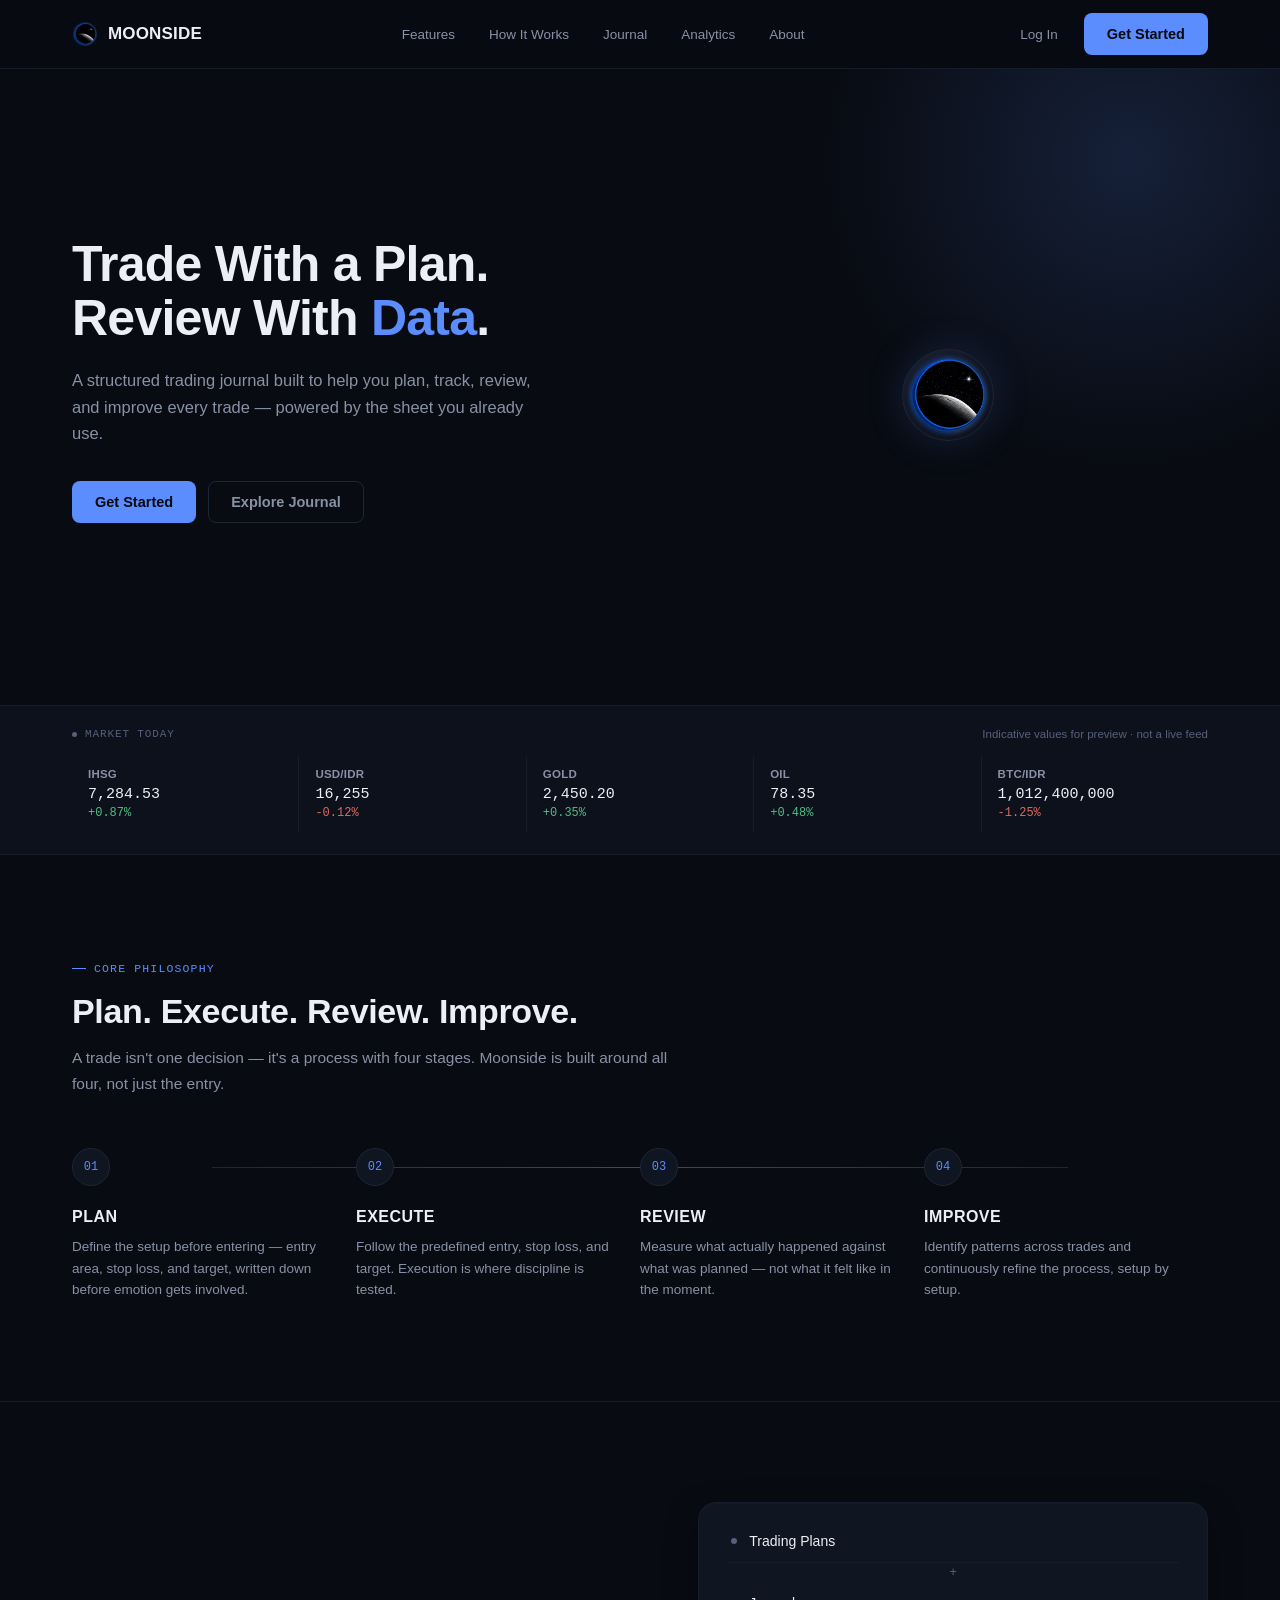
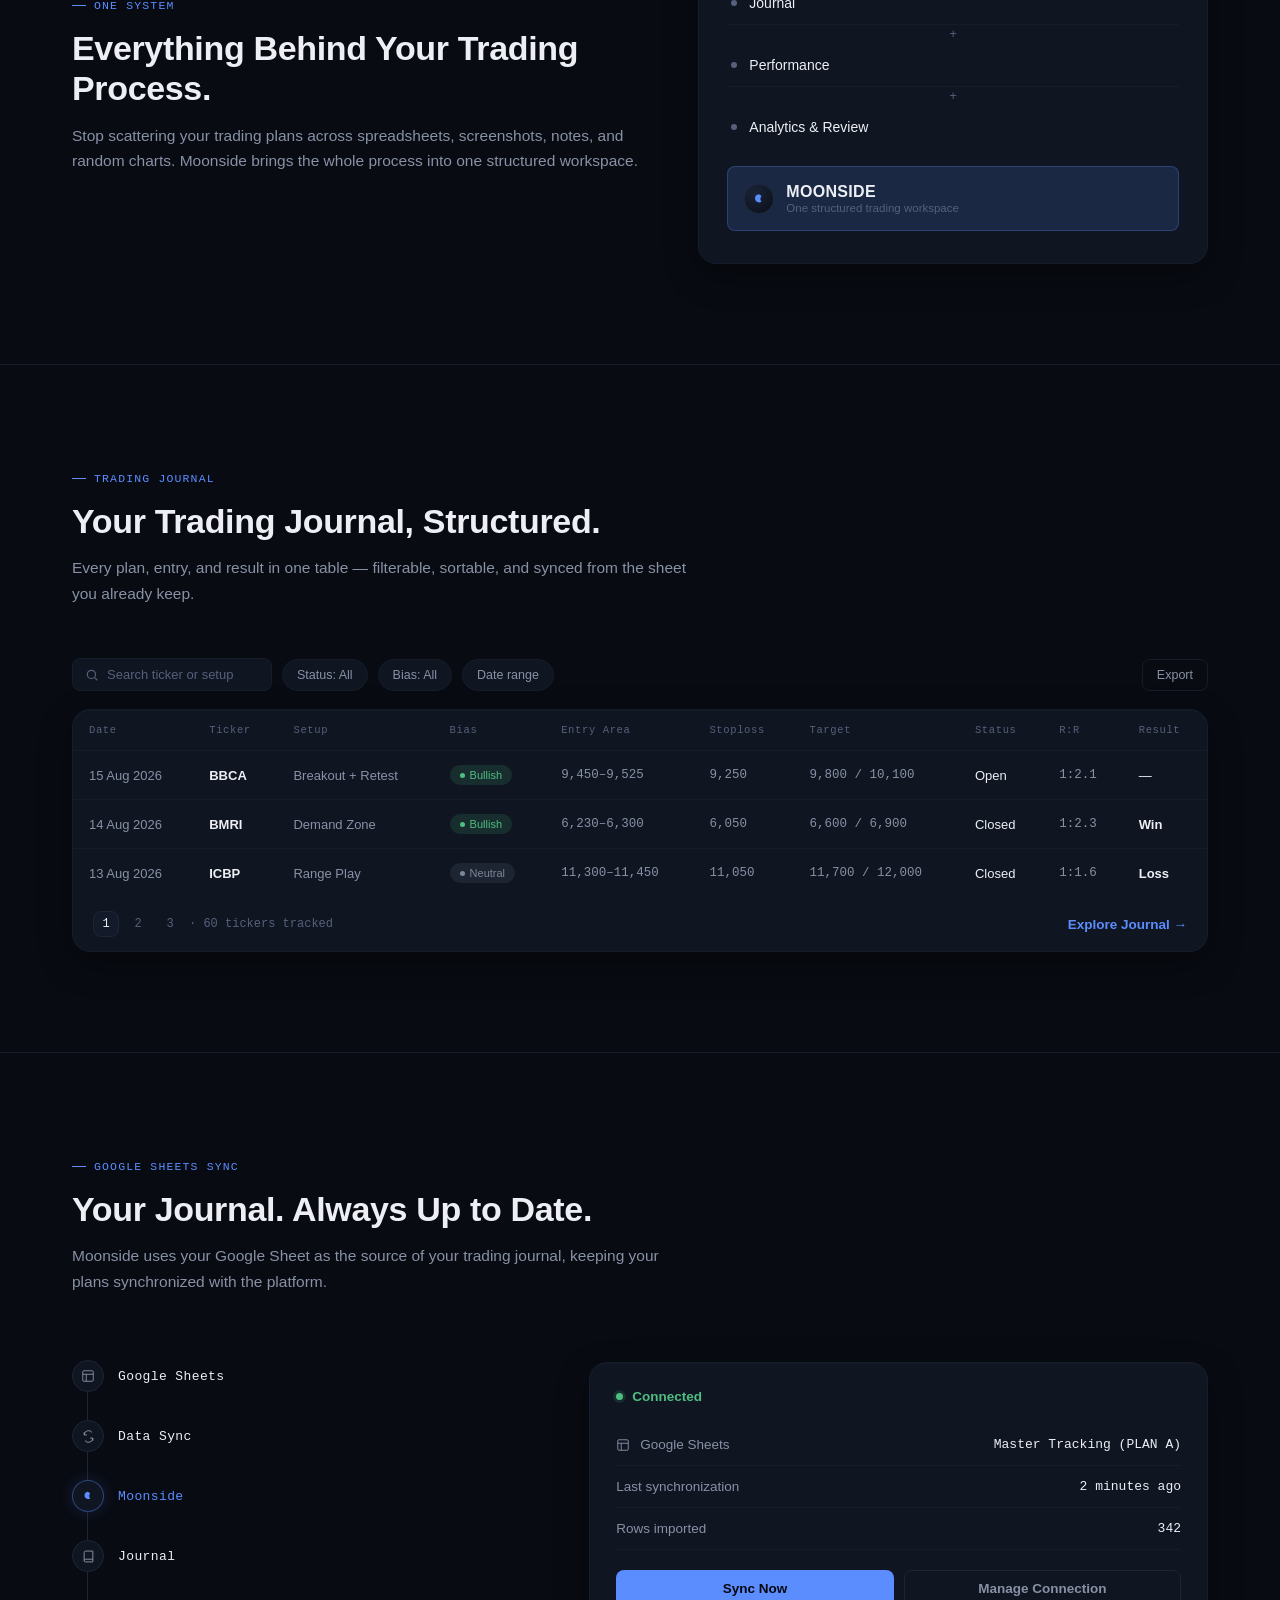
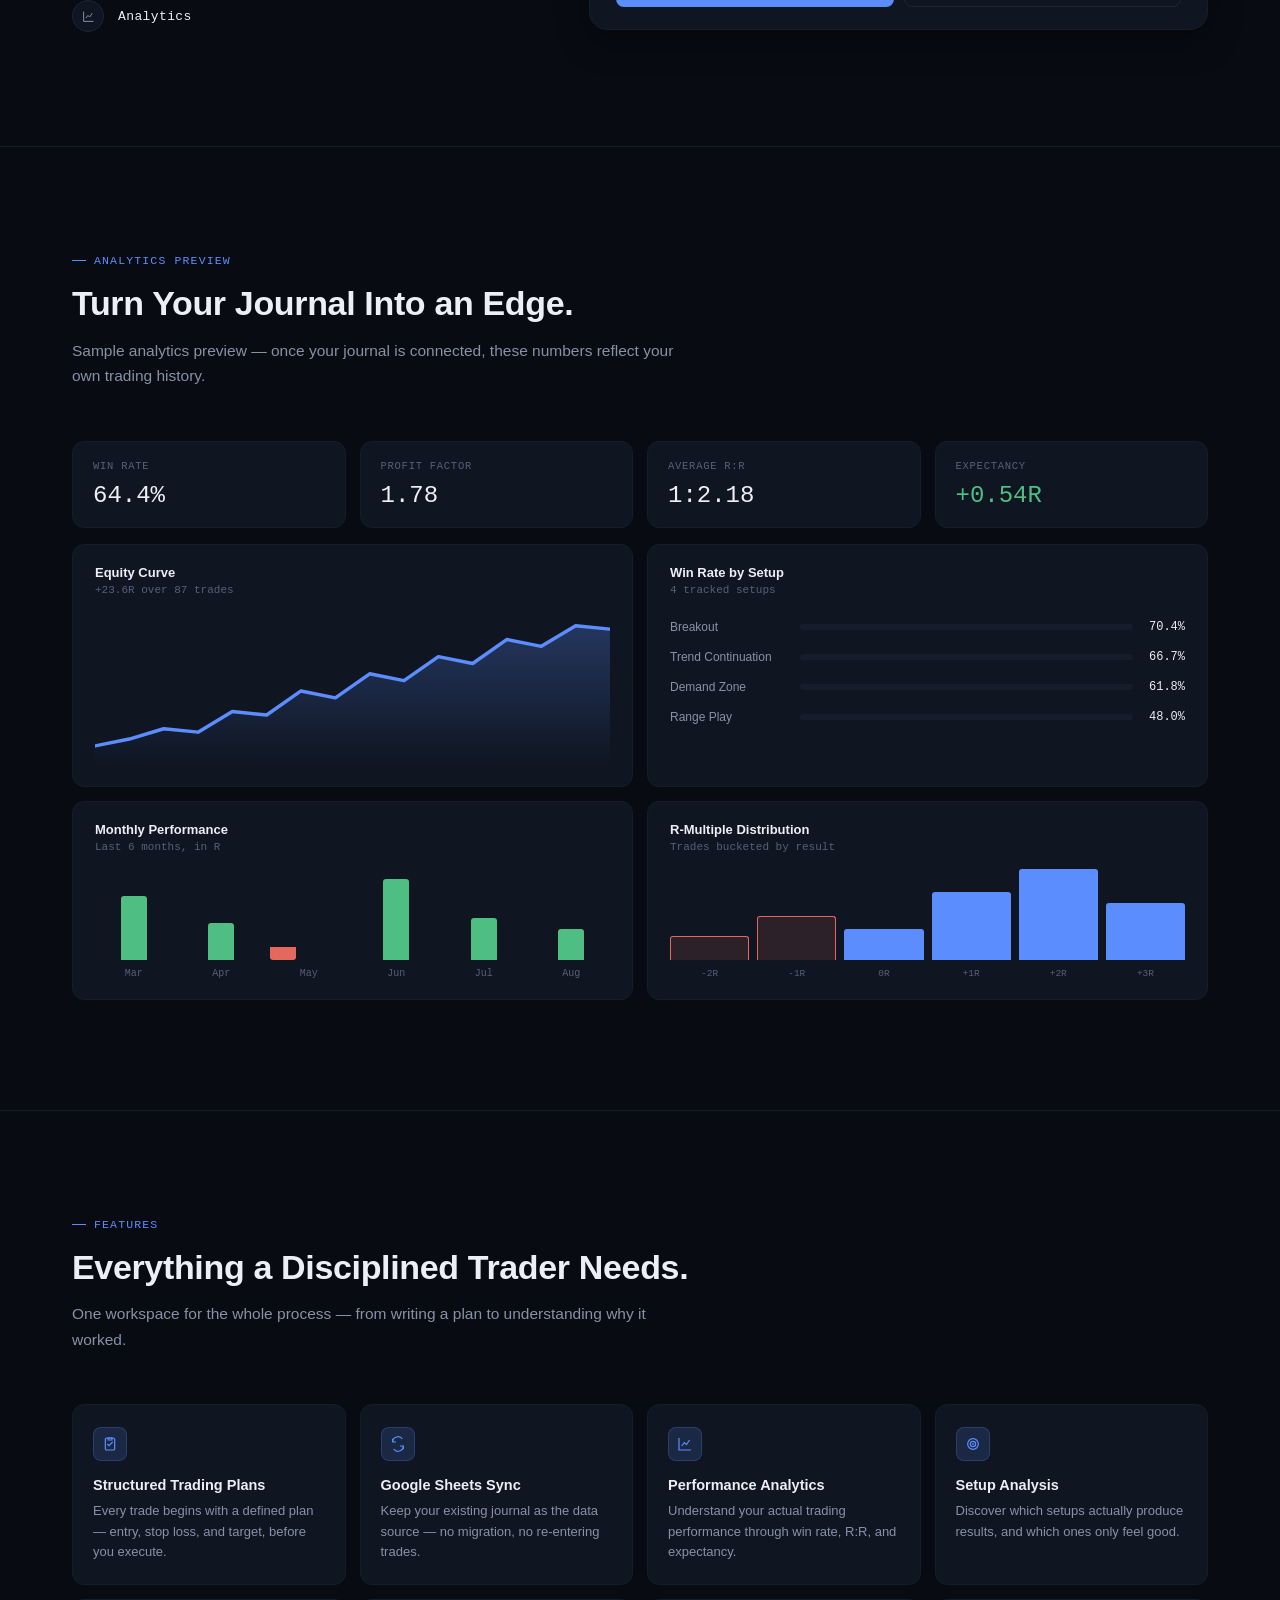
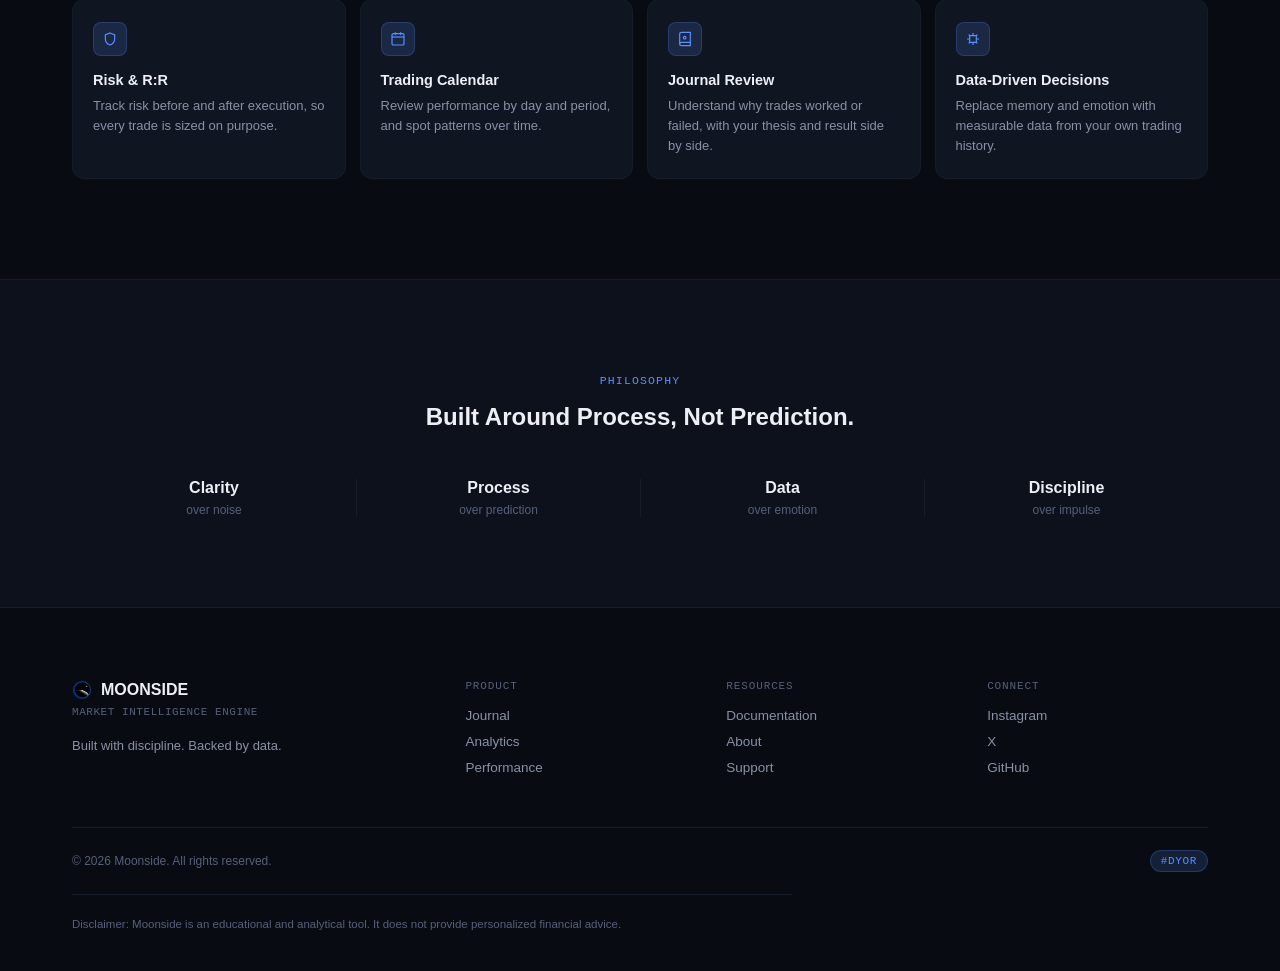
==== commit 9ac33679: "Update index.html" ====
--- a/index.html
+++ b/index.html
@@ -55,8 +55,6 @@
   <div class="container hero-grid">
 
     <div class="hero-content">
-      <div class="eyebrow"><span class="eyebrow-dot"></span> MARKET INTELLIGENCE ENGINE</div>
-
       <h1>Trade With a Plan.<br>Review With <span class="accent">Data</span>.</h1>
 
       <p class="hero-sub">
@@ -68,44 +66,12 @@
         <a class="btn btn-primary" href="#get-started">Get Started</a>
         <a class="btn btn-secondary" href="#journal">Explore Journal</a>
       </div>
-
-      <div class="sync-indicator">
-        <span class="sync-dot"></span>
-        <svg width="16" height="16" viewBox="0 0 24 24" fill="none"><rect x="3" y="3" width="18" height="18" rx="2" stroke="#8891A5" stroke-width="1.6"/><line x1="3" y1="9" x2="21" y2="9" stroke="#8891A5" stroke-width="1.6"/><line x1="9" y1="9" x2="9" y2="21" stroke="#8891A5" stroke-width="1.6"/></svg>
-        <div>
-          <div class="sync-text-main">Connected to Google Sheets</div>
-          <div class="sync-text-sub">Last updated: 2 minutes ago</div>
-        </div>
-      </div>
     </div>
 
     <div class="orbit-stage" aria-hidden="true">
-      <div class="orbit-ring orbit-ring-1"></div>
-      <div class="orbit-ring orbit-ring-2"></div>
-
+      <div class="hero-stars"></div>
       <div class="orbit-core">
         <img class="orbit-core-mark" src="assets/moon-badge.png" alt="">
-      </div>
-
-      <div class="orbit-node orbit-node--plan">
-        <span class="orbit-node-dot"></span>
-        <span class="orbit-node-label">PLAN</span>
-        <span class="orbit-node-sub">Create &amp; structure</span>
-      </div>
-      <div class="orbit-node orbit-node--execute">
-        <span class="orbit-node-dot"></span>
-        <span class="orbit-node-label">EXECUTE</span>
-        <span class="orbit-node-sub">Follow your plan</span>
-      </div>
-      <div class="orbit-node orbit-node--review">
-        <span class="orbit-node-dot"></span>
-        <span class="orbit-node-label">REVIEW</span>
-        <span class="orbit-node-sub">Track &amp; reflect</span>
-      </div>
-      <div class="orbit-node orbit-node--improve">
-        <span class="orbit-node-dot"></span>
-        <span class="orbit-node-label">IMPROVE</span>
-        <span class="orbit-node-sub">Analyze &amp; grow</span>
       </div>
     </div>
 
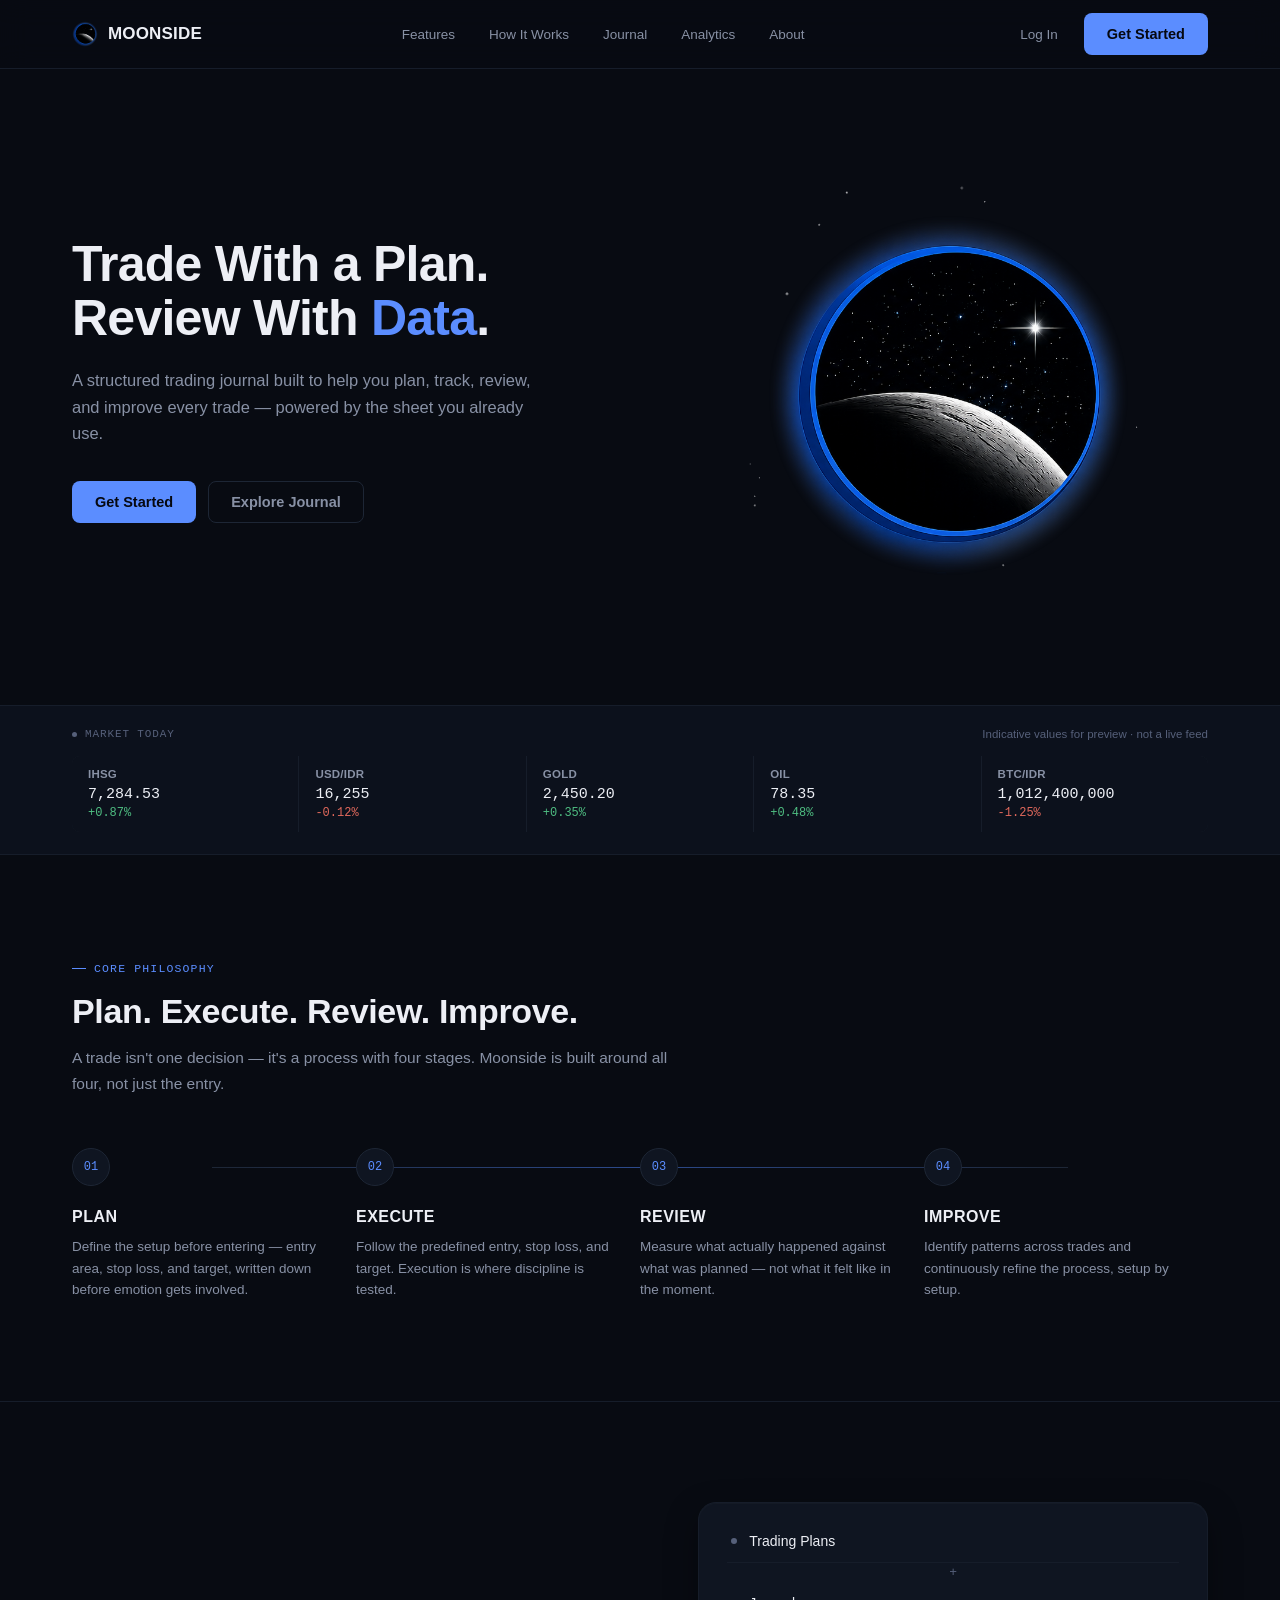
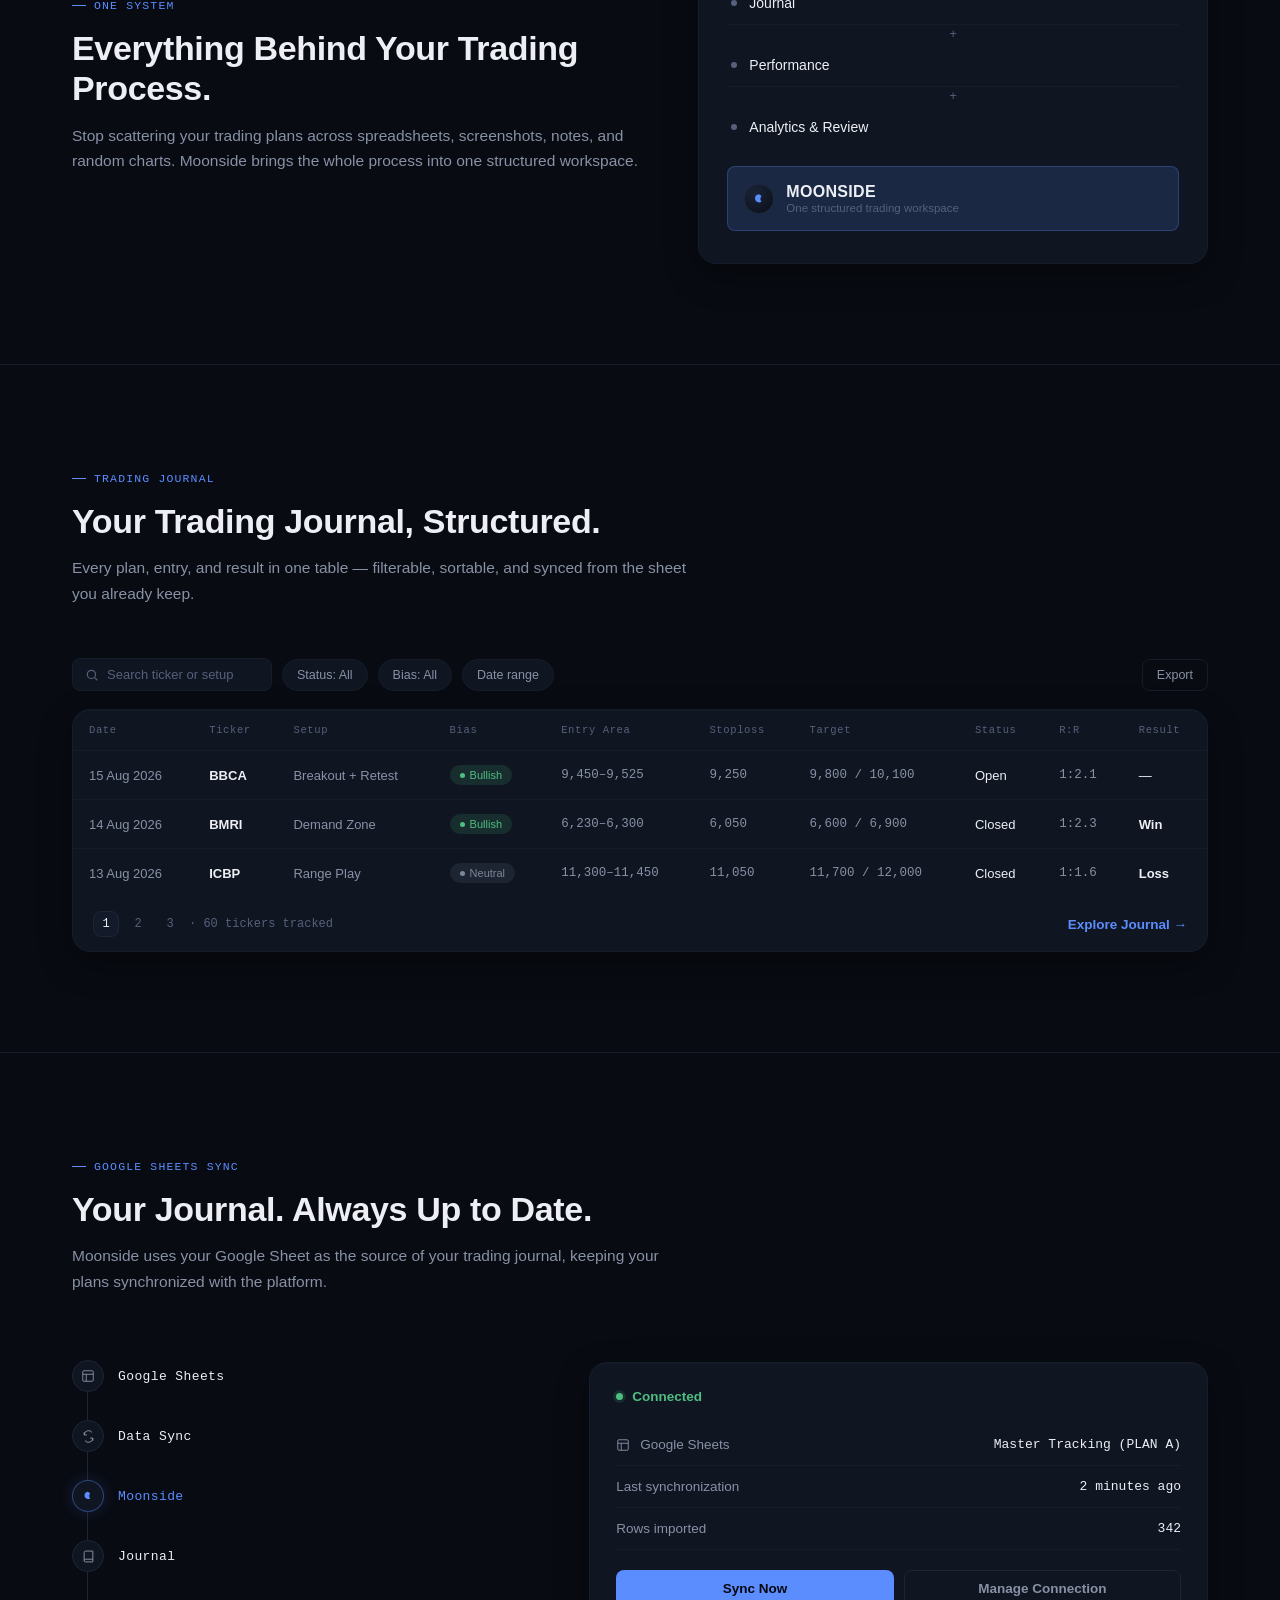
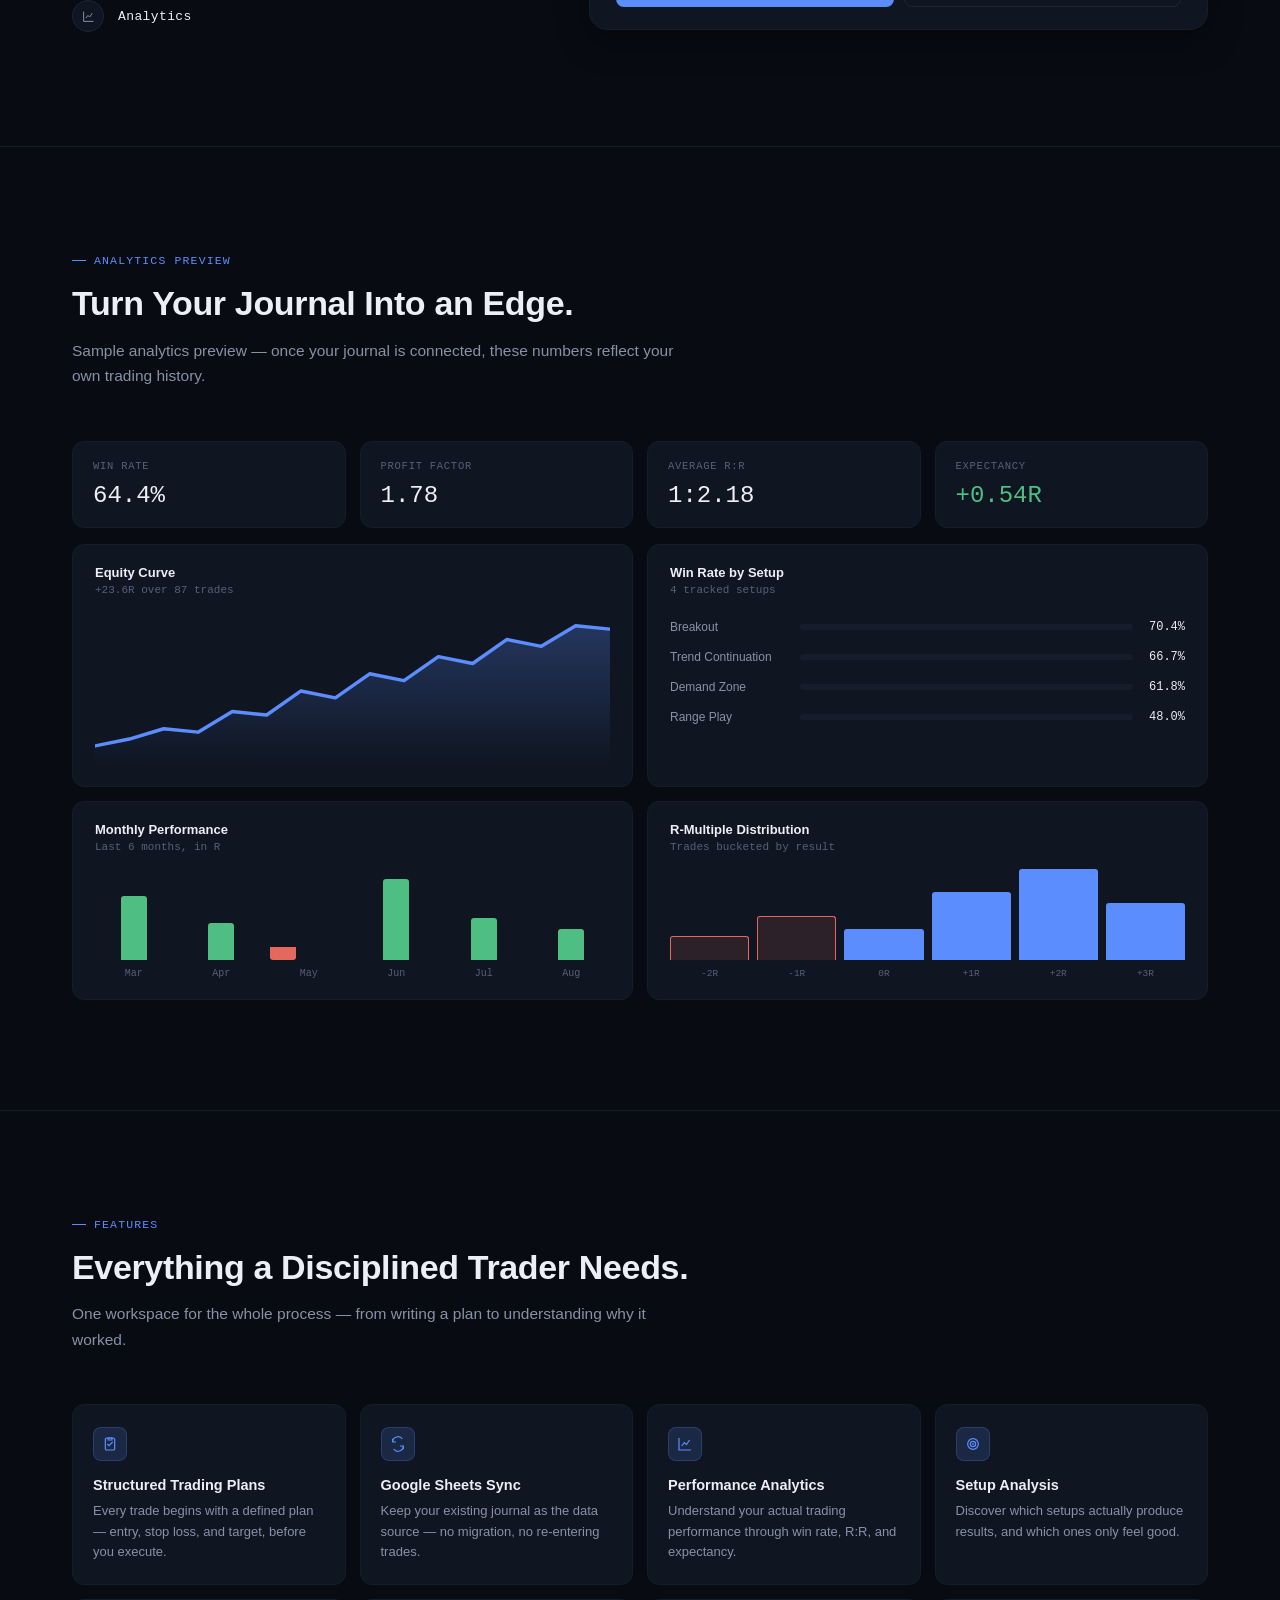
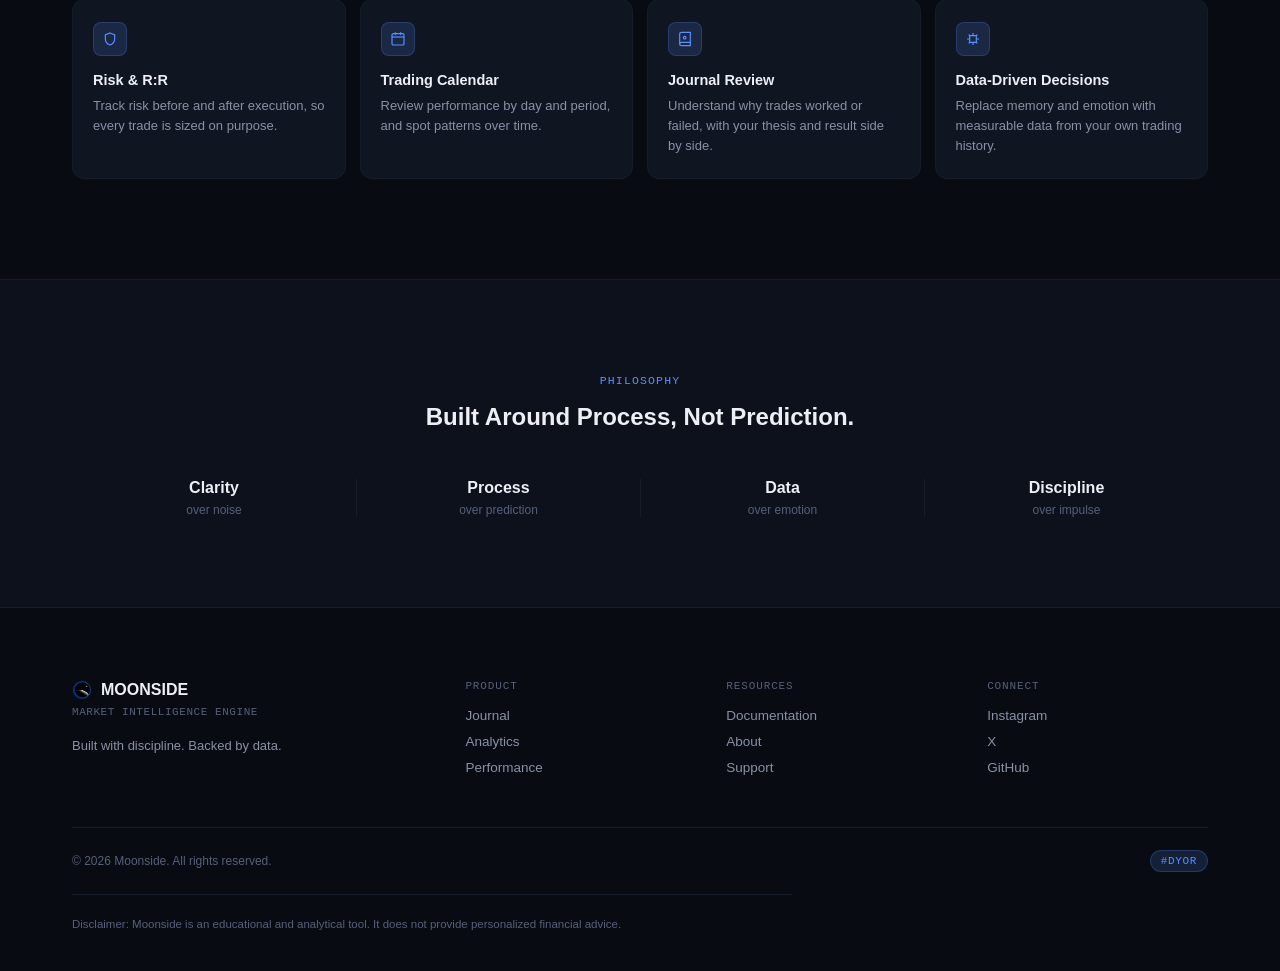
==== commit 27b7a9b2: "Update index.html" ====
--- a/index.html
+++ b/index.html
@@ -645,3 +645,4 @@
 <script src="js/nav.js"></script>
 </body>
 </html>
+
--- a/css/landing.css
+++ b/css/landing.css
@@ -119,17 +119,6 @@
   overflow: hidden;
 }
 
-.hero::before {
-  content: '';
-  position: absolute;
-  top: -220px;
-  right: -160px;
-  width: 620px;
-  height: 620px;
-  background: radial-gradient(circle, var(--blue-glow) 0%, transparent 70%);
-  pointer-events: none;
-}
-
 .hero-grid {
   display: grid;
   grid-template-columns: 1.05fr 0.95fr;
@@ -233,97 +222,53 @@
   justify-content: center;
 }
 
-.orbit-ring {
+.hero-stars {
   position: absolute;
-  border: 1px solid var(--border);
+  inset: 0;
   border-radius: 50%;
-}
-
-.orbit-ring-1 { width: 100%; height: 100%; }
-.orbit-ring-2 {
-  width: 72%;
-  height: 72%;
-  border-style: dashed;
-  border-color: var(--border-soft);
-  animation: spin 90s linear infinite;
-}
-
-@keyframes spin {
-  from { transform: rotate(0deg); }
-  to { transform: rotate(360deg); }
+  background-image:
+    radial-gradient(1.5px 1.5px at 40% 19%, rgba(255,255,255,0.71), transparent 100%),
+    radial-gradient(1px 1px at 9% 68%, rgba(255,255,255,0.55), transparent 100%),
+    radial-gradient(1px 1px at 7% 65%, rgba(255,255,255,0.37), transparent 100%),
+    radial-gradient(1px 1px at 54% 54%, rgba(255,255,255,0.48), transparent 100%),
+    radial-gradient(1px 1px at 69% 54%, rgba(255,255,255,0.8), transparent 100%),
+    radial-gradient(2px 2px at 15% 28%, rgba(255,255,255,0.7), transparent 100%),
+    radial-gradient(1.5px 1.5px at 8% 74%, rgba(255,255,255,0.57), transparent 100%),
+    radial-gradient(1.5px 1.5px at 28% 6%, rgba(255,255,255,0.82), transparent 100%),
+    radial-gradient(1px 1px at 36% 54%, rgba(255,255,255,0.65), transparent 100%),
+    radial-gradient(1.5px 1.5px at 71% 39%, rgba(255,255,255,0.8), transparent 100%),
+    radial-gradient(1.5px 1.5px at 22% 13%, rgba(255,255,255,0.66), transparent 100%),
+    radial-gradient(1px 1px at 23% 47%, rgba(255,255,255,0.65), transparent 100%),
+    radial-gradient(1px 1px at 8% 72%, rgba(255,255,255,0.69), transparent 100%),
+    radial-gradient(1.5px 1.5px at 62% 87%, rgba(255,255,255,0.59), transparent 100%),
+    radial-gradient(1.5px 1.5px at 39% 60%, rgba(255,255,255,0.86), transparent 100%),
+    radial-gradient(1px 1px at 46% 38%, rgba(255,255,255,0.79), transparent 100%),
+    radial-gradient(1.5px 1.5px at 37% 67%, rgba(255,255,255,0.83), transparent 100%),
+    radial-gradient(1px 1px at 91% 57%, rgba(255,255,255,0.68), transparent 100%),
+    radial-gradient(1.5px 1.5px at 9% 15%, rgba(255,255,255,0.58), transparent 100%),
+    radial-gradient(2px 2px at 53% 5%, rgba(255,255,255,0.39), transparent 100%),
+    radial-gradient(1.5px 1.5px at 44% 76%, rgba(255,255,255,0.67), transparent 100%),
+    radial-gradient(1px 1px at 58% 8%, rgba(255,255,255,0.87), transparent 100%);
+  z-index: 0;
 }
 
 .orbit-core {
   position: relative;
-  width: 92px;
-  height: 92px;
+  width: 80%;
+  height: 80%;
   border-radius: 50%;
-  background: radial-gradient(circle at 35% 30%, #1A2338, #0A0E17);
-  border: 1px solid var(--border);
   display: flex;
   align-items: center;
   justify-content: center;
   z-index: 2;
-  box-shadow: 0 0 40px var(--blue-glow);
-  overflow: hidden;
 }
 
 .orbit-core-mark {
-  width: 88px;
-  height: 88px;
+  width: 100%;
+  height: 100%;
   border-radius: 50%;
-  object-fit: cover;
+  object-fit: contain;
   display: block;
-}
-
-.orbit-node {
-  position: absolute;
-  display: flex;
-  flex-direction: column;
-  align-items: center;
-  gap: 6px;
-  animation: float 6s ease-in-out infinite;
-}
-
-.orbit-node-dot {
-  width: 10px;
-  height: 10px;
-  border-radius: 50%;
-  background: var(--blue);
-  box-shadow: 0 0 14px var(--blue-glow-strong);
-}
-
-.orbit-node-label {
-  font-family: var(--font-mono);
-  font-size: 10.5px;
-  letter-spacing: 0.05em;
-  color: var(--text);
-  text-align: center;
-  white-space: nowrap;
-}
-
-.orbit-node-sub {
-  font-size: 9.5px;
-  color: var(--text-faint);
-  text-align: center;
-  white-space: nowrap;
-}
-
-.orbit-node--plan    { top: 2%;  left: 50%; transform: translateX(-50%); animation-delay: 0s; }
-.orbit-node--execute { top: 50%; right: 0%; transform: translateY(-50%); animation-delay: 1.5s; }
-.orbit-node--review  { bottom: 2%; left: 50%; transform: translateX(-50%); animation-delay: 3s; }
-.orbit-node--improve { top: 50%; left: 0%; transform: translateY(-50%); animation-delay: 4.5s; }
-
-@keyframes float {
-  0%, 100% { transform: translate(-50%, 0); }
-  50% { transform: translate(-50%, -6px); }
-}
-.orbit-node--execute, .orbit-node--improve {
-  animation-name: floatX;
-}
-@keyframes floatX {
-  0%, 100% { transform: translateY(-50%); }
-  50% { transform: translateY(calc(-50% - 6px)); }
 }
 
 @media (max-width: 900px) {
@@ -336,7 +281,6 @@
   .hero { padding: 56px 0 56px; }
   .hero h1 { font-size: 31px; }
   .hero-sub { font-size: 15px; }
-  .orbit-node-sub { display: none; }
 }
 
 /* ============================================================
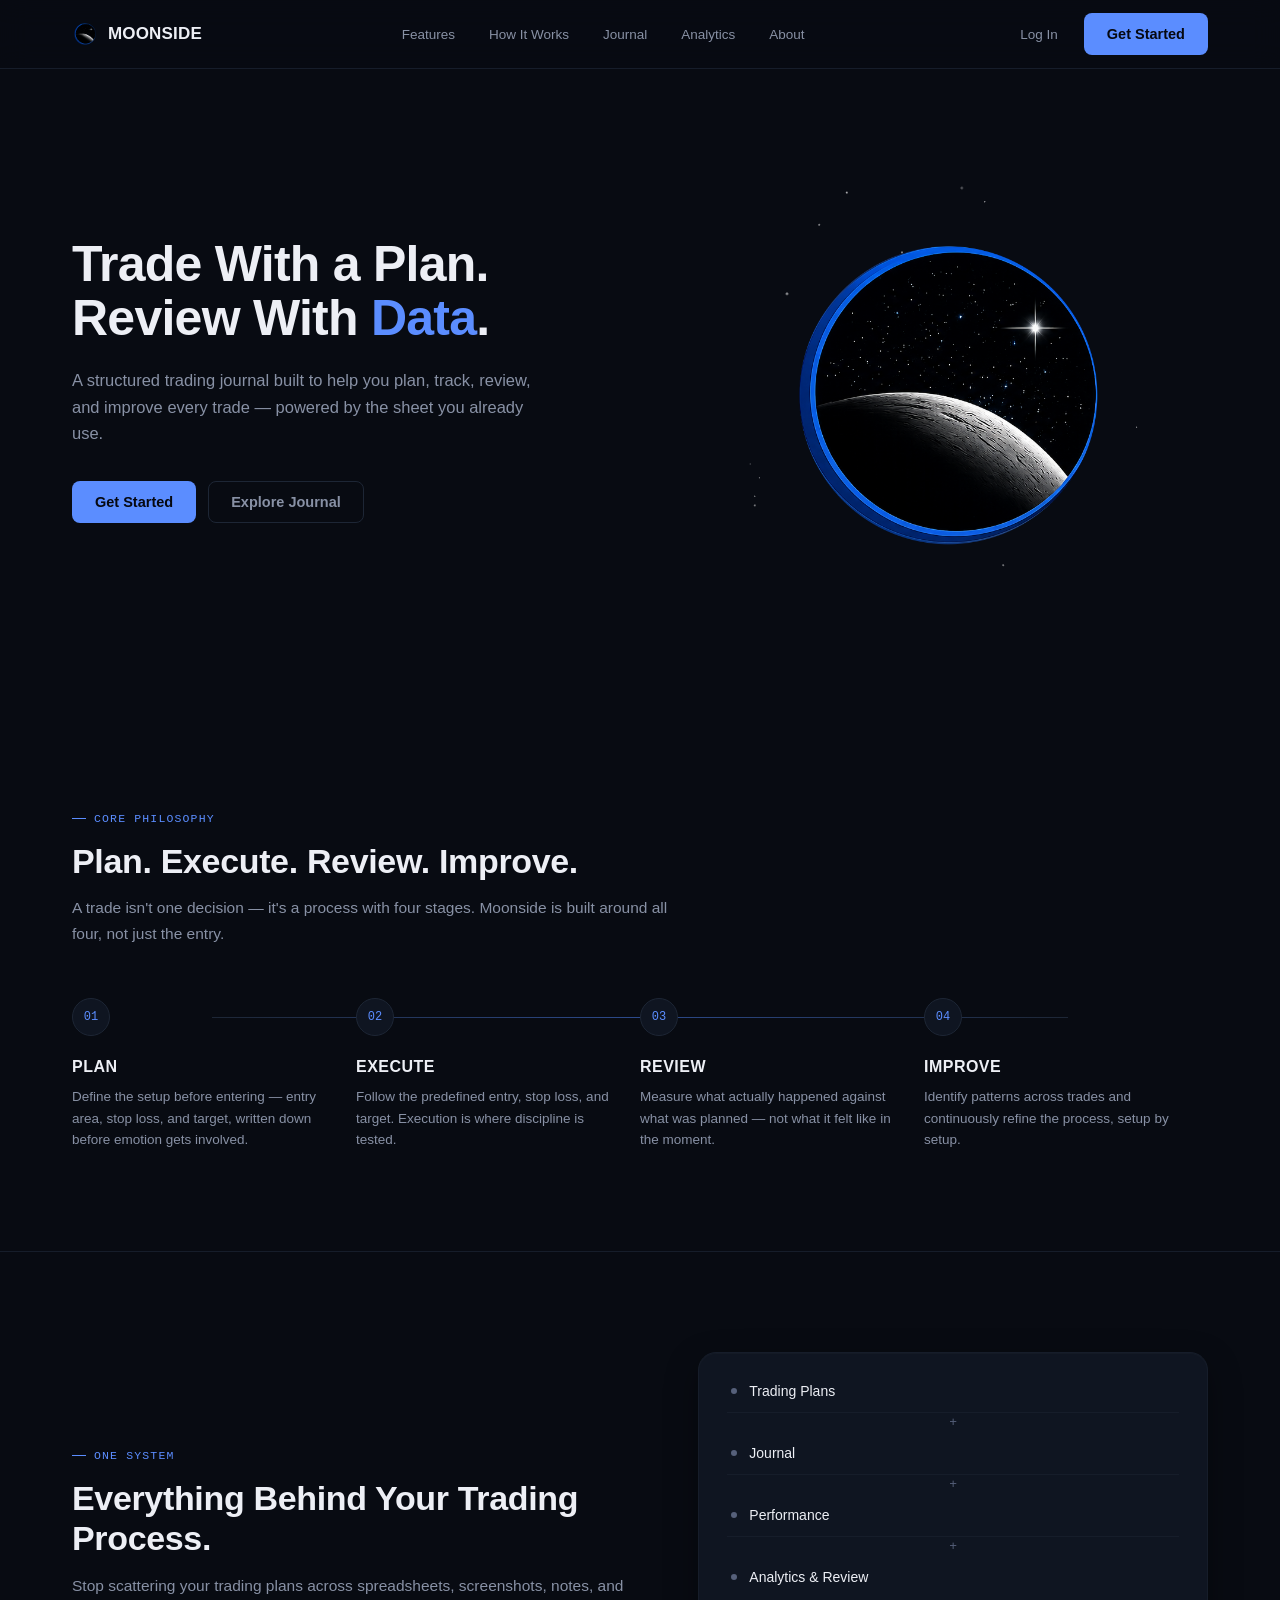
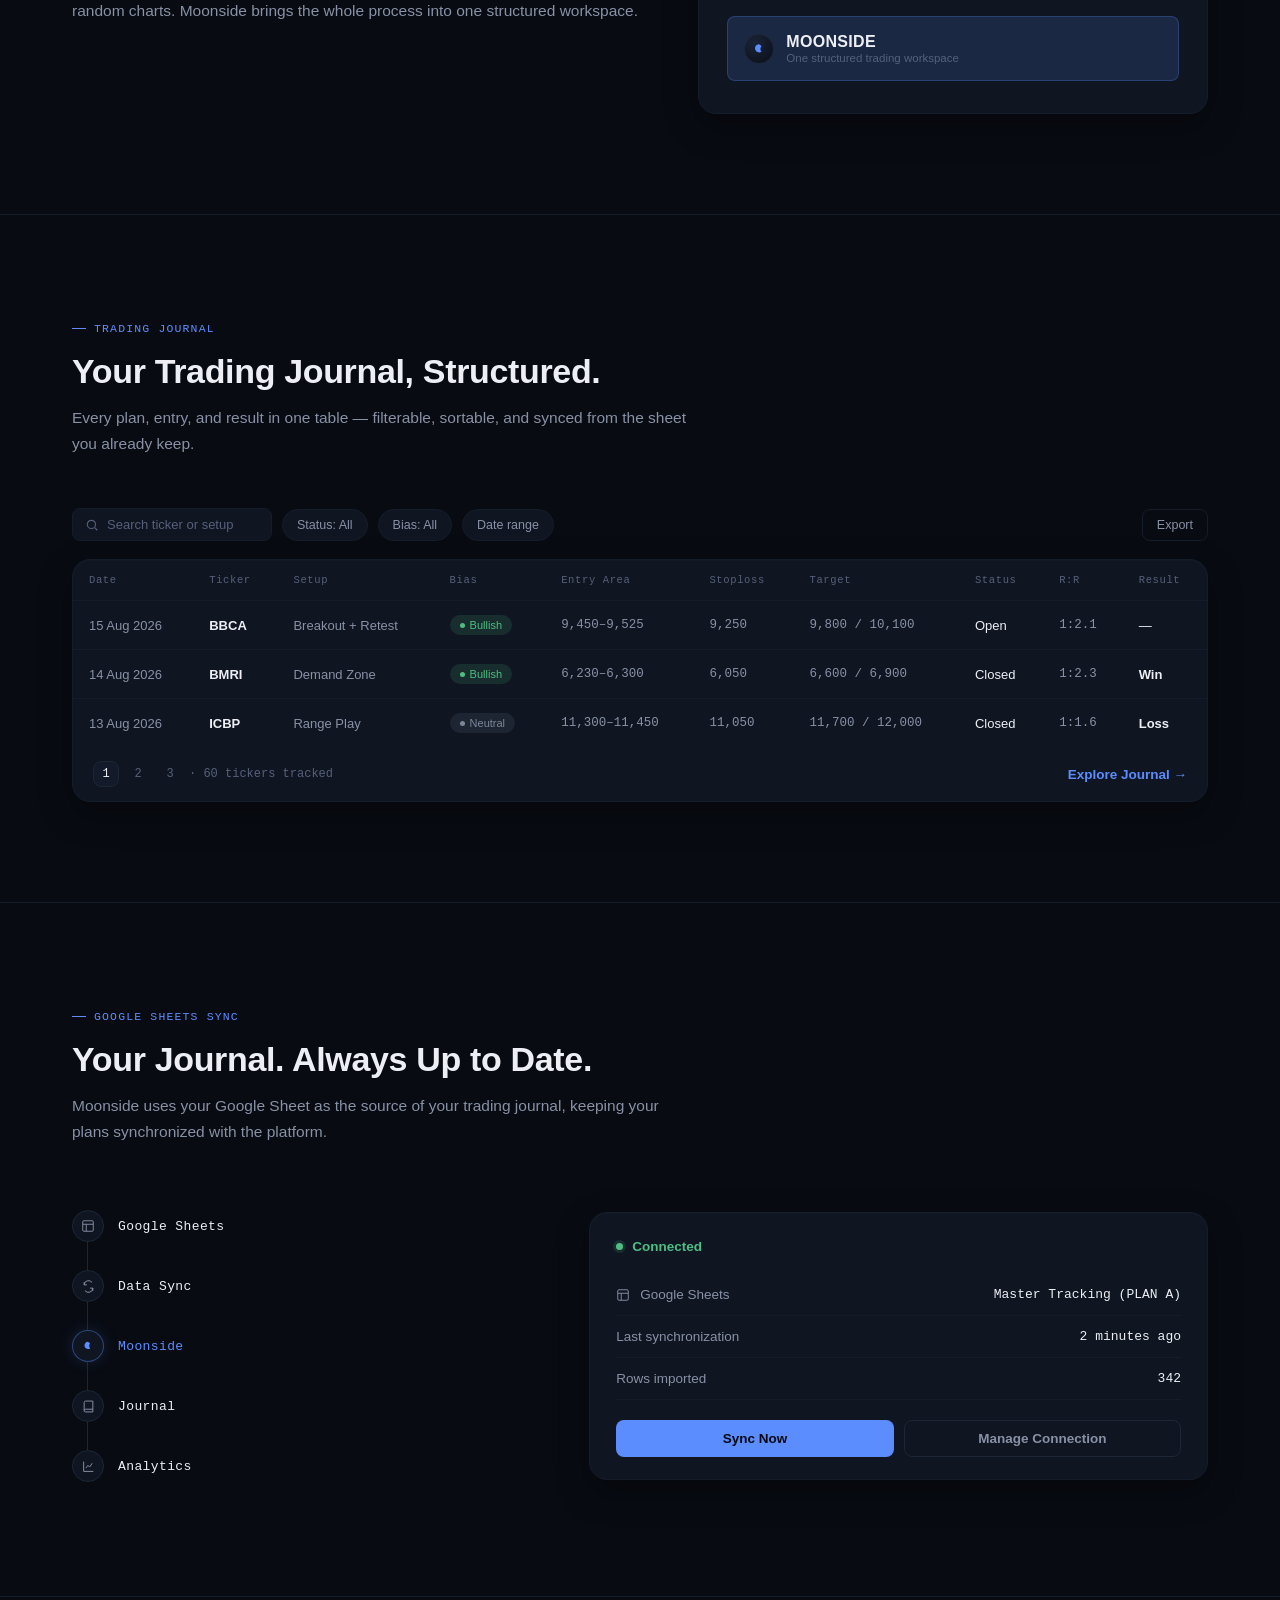
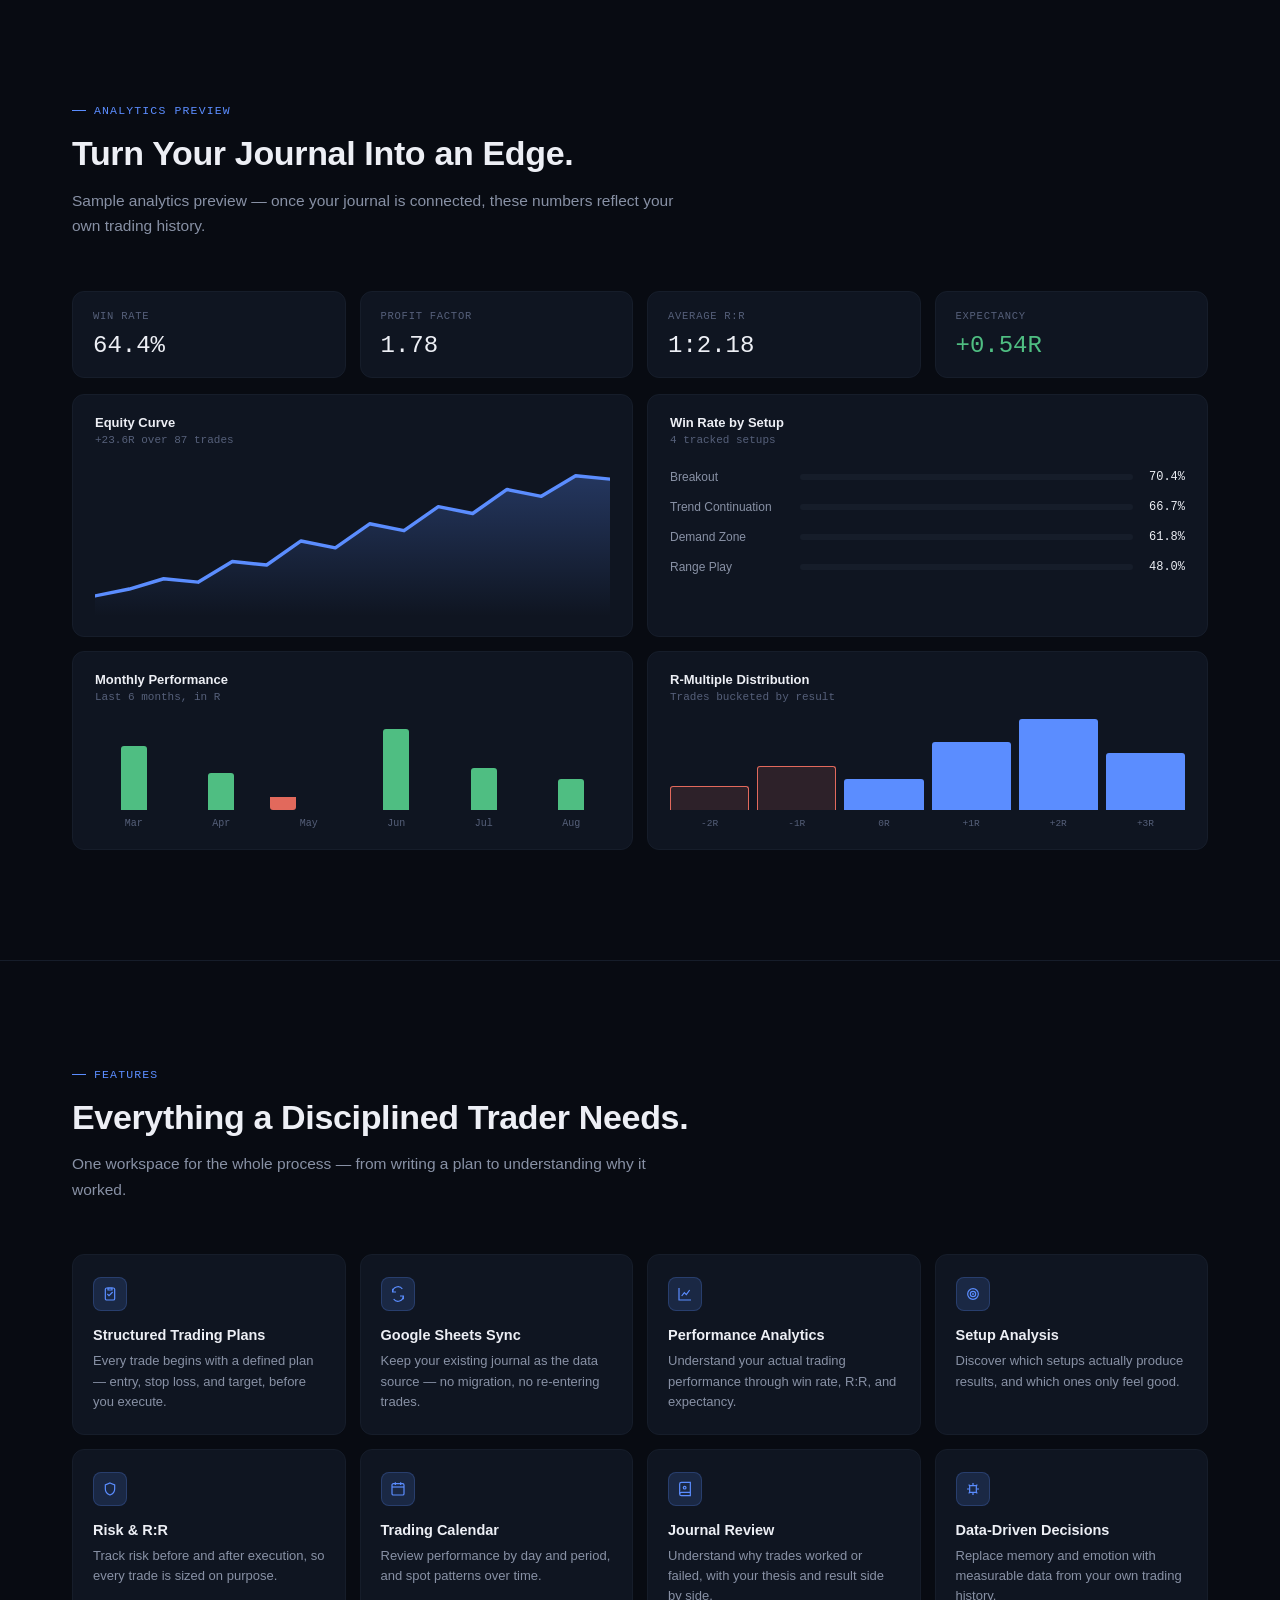
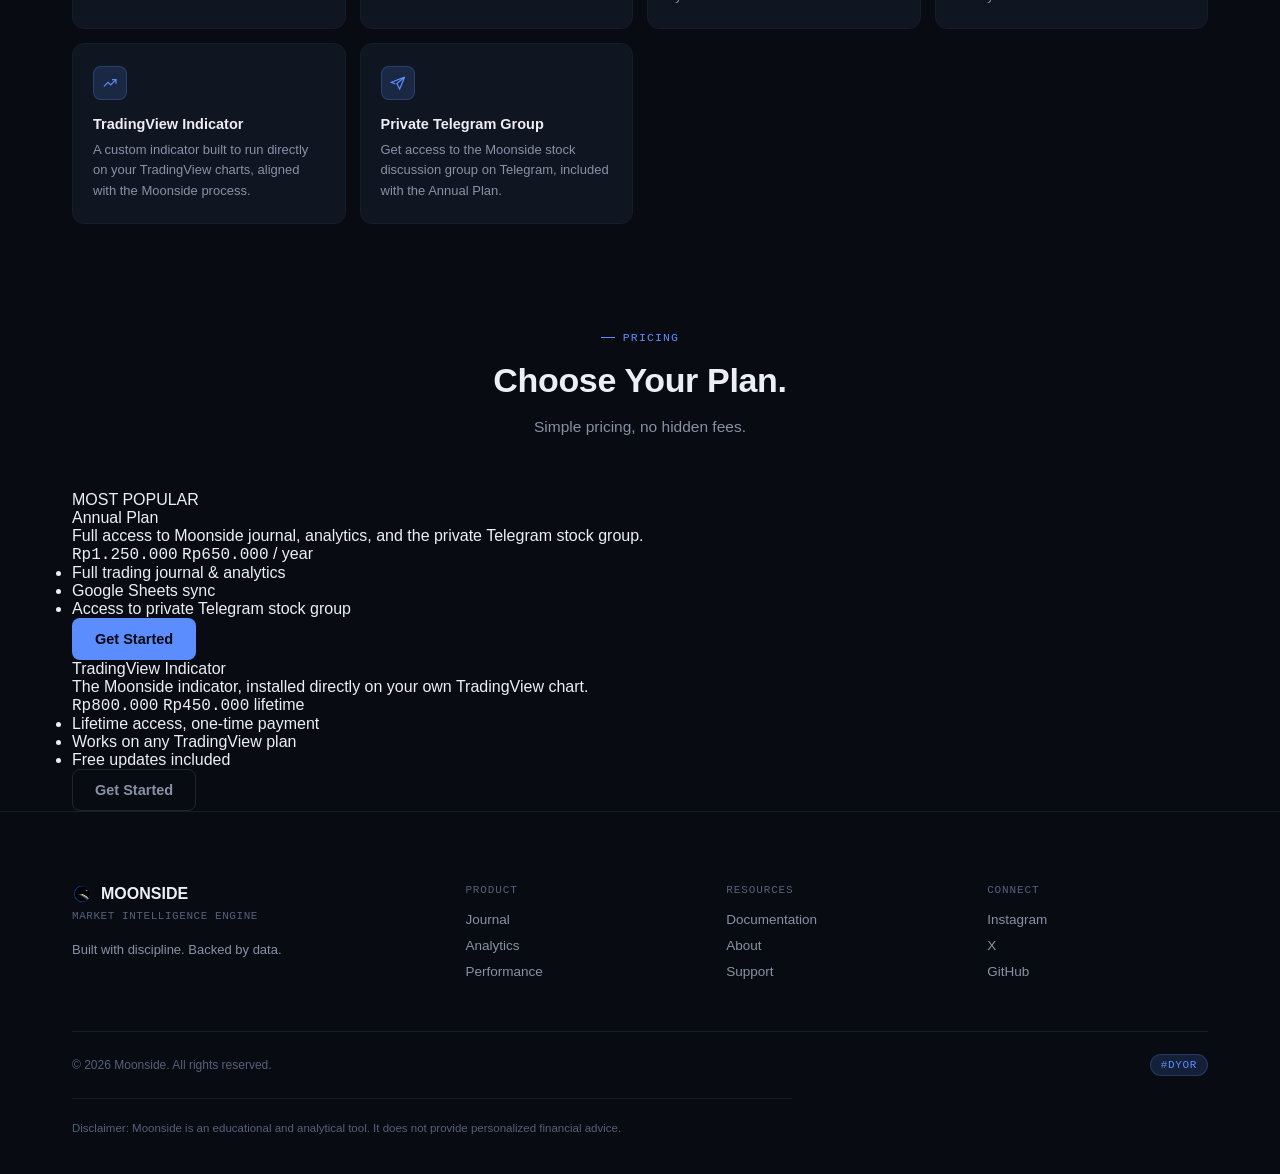
==== commit e0e1d4f6: "Update index.html" ====
--- a/index.html
+++ b/index.html
@@ -77,44 +77,6 @@
 
   </div>
 </header>
-
-<!-- ========== MARKET SNAPSHOT ========== -->
-<section class="market-snapshot" aria-label="Market snapshot">
-  <div class="container">
-    <div class="market-head">
-      <div class="market-label"><span class="market-label-dot"></span> MARKET TODAY</div>
-      <div class="market-note">Indicative values for preview &middot; not a live feed</div>
-    </div>
-
-    <div class="market-strip">
-      <div class="market-item">
-        <div class="market-item-symbol">IHSG</div>
-        <div class="market-item-value mono">7,284.53</div>
-        <div class="market-item-change up mono">+0.87%</div>
-      </div>
-      <div class="market-item">
-        <div class="market-item-symbol">USD/IDR</div>
-        <div class="market-item-value mono">16,255</div>
-        <div class="market-item-change down mono">-0.12%</div>
-      </div>
-      <div class="market-item">
-        <div class="market-item-symbol">GOLD</div>
-        <div class="market-item-value mono">2,450.20</div>
-        <div class="market-item-change up mono">+0.35%</div>
-      </div>
-      <div class="market-item">
-        <div class="market-item-symbol">OIL</div>
-        <div class="market-item-value mono">78.35</div>
-        <div class="market-item-change up mono">+0.48%</div>
-      </div>
-      <div class="market-item">
-        <div class="market-item-symbol">BTC/IDR</div>
-        <div class="market-item-value mono">1,012,400,000</div>
-        <div class="market-item-change down mono">-1.25%</div>
-      </div>
-    </div>
-  </div>
-</section>
 
 <!-- ========== CORE PHILOSOPHY ========== -->
 <section class="philosophy" id="how-it-works">
@@ -557,34 +519,67 @@
         <div class="feature-title">Data-Driven Decisions</div>
         <div class="feature-desc">Replace memory and emotion with measurable data from your own trading history.</div>
       </div>
+
+      <div class="feature-card">
+        <div class="feature-icon">
+          <svg width="16" height="16" viewBox="0 0 24 24" fill="none" stroke="currentColor" stroke-width="1.8"><path d="M3 17l6-6 4 4 8-8"/><path d="M15 7h6v6"/></svg>
+        </div>
+        <div class="feature-title">TradingView Indicator</div>
+        <div class="feature-desc">A custom indicator built to run directly on your TradingView charts, aligned with the Moonside process.</div>
+      </div>
+
+      <div class="feature-card">
+        <div class="feature-icon">
+          <svg width="16" height="16" viewBox="0 0 24 24" fill="none" stroke="currentColor" stroke-width="1.8"><path d="M22 3L2 11l6 2.5M22 3L14.5 21l-4.5-8.5M22 3L9.5 13.5"/></svg>
+        </div>
+        <div class="feature-title">Private Telegram Group</div>
+        <div class="feature-desc">Get access to the Moonside stock discussion group on Telegram, included with the Annual Plan.</div>
+      </div>
     </div>
   </div>
 </section>
 
-<!-- ========== PRINCIPLES (conceptual, no fabricated testimonials) ========== -->
-<section class="principles">
-  <div class="container">
-    <div class="principles-head">
-      <div class="section-eyebrow">PHILOSOPHY</div>
-      <h2>Built Around Process, Not Prediction.</h2>
-    </div>
-
-    <div class="principles-row">
-      <div class="principle-item">
-        <div class="principle-primary">Clarity</div>
-        <div class="principle-secondary">over noise</div>
-      </div>
-      <div class="principle-item">
-        <div class="principle-primary">Process</div>
-        <div class="principle-secondary">over prediction</div>
-      </div>
-      <div class="principle-item">
-        <div class="principle-primary">Data</div>
-        <div class="principle-secondary">over emotion</div>
-      </div>
-      <div class="principle-item">
-        <div class="principle-primary">Discipline</div>
-        <div class="principle-secondary">over impulse</div>
+<!-- ========== PRICING ========== -->
+<section class="pricing" id="pricing">
+  <div class="container">
+    <div class="section-head centered">
+      <div class="section-eyebrow">PRICING</div>
+      <h2>Choose Your Plan.</h2>
+      <p>Simple pricing, no hidden fees.</p>
+    </div>
+
+    <div class="pricing-grid">
+      <div class="pricing-card featured">
+        <div class="pricing-badge">MOST POPULAR</div>
+        <div class="pricing-card-name">Annual Plan</div>
+        <div class="pricing-card-desc">Full access to Moonside journal, analytics, and the private Telegram stock group.</div>
+        <div class="pricing-card-price-row">
+          <span class="pricing-card-price-old mono">Rp1.250.000</span>
+          <span class="pricing-card-price mono">Rp650.000</span>
+          <span class="pricing-card-period">/ year</span>
+        </div>
+        <ul class="pricing-card-list">
+          <li>Full trading journal &amp; analytics</li>
+          <li>Google Sheets sync</li>
+          <li>Access to private Telegram stock group</li>
+        </ul>
+        <a class="btn btn-primary pricing-card-cta" href="#get-started">Get Started</a>
+      </div>
+
+      <div class="pricing-card">
+        <div class="pricing-card-name">TradingView Indicator</div>
+        <div class="pricing-card-desc">The Moonside indicator, installed directly on your own TradingView chart.</div>
+        <div class="pricing-card-price-row">
+          <span class="pricing-card-price-old mono">Rp800.000</span>
+          <span class="pricing-card-price mono">Rp450.000</span>
+          <span class="pricing-card-period">lifetime</span>
+        </div>
+        <ul class="pricing-card-list">
+          <li>Lifetime access, one-time payment</li>
+          <li>Works on any TradingView plan</li>
+          <li>Free updates included</li>
+        </ul>
+        <a class="btn btn-secondary pricing-card-cta" href="#get-started">Get Started</a>
       </div>
     </div>
   </div>
@@ -645,4 +640,3 @@
 <script src="js/nav.js"></script>
 </body>
 </html>
-
--- a/css/landing.css
+++ b/css/landing.css
@@ -1317,3 +1317,4 @@
   .footer-grid { grid-template-columns: 1fr; gap: 28px; padding-bottom: 36px; }
   .footer-bottom { flex-direction: column; align-items: flex-start; gap: 12px; }
 }
+
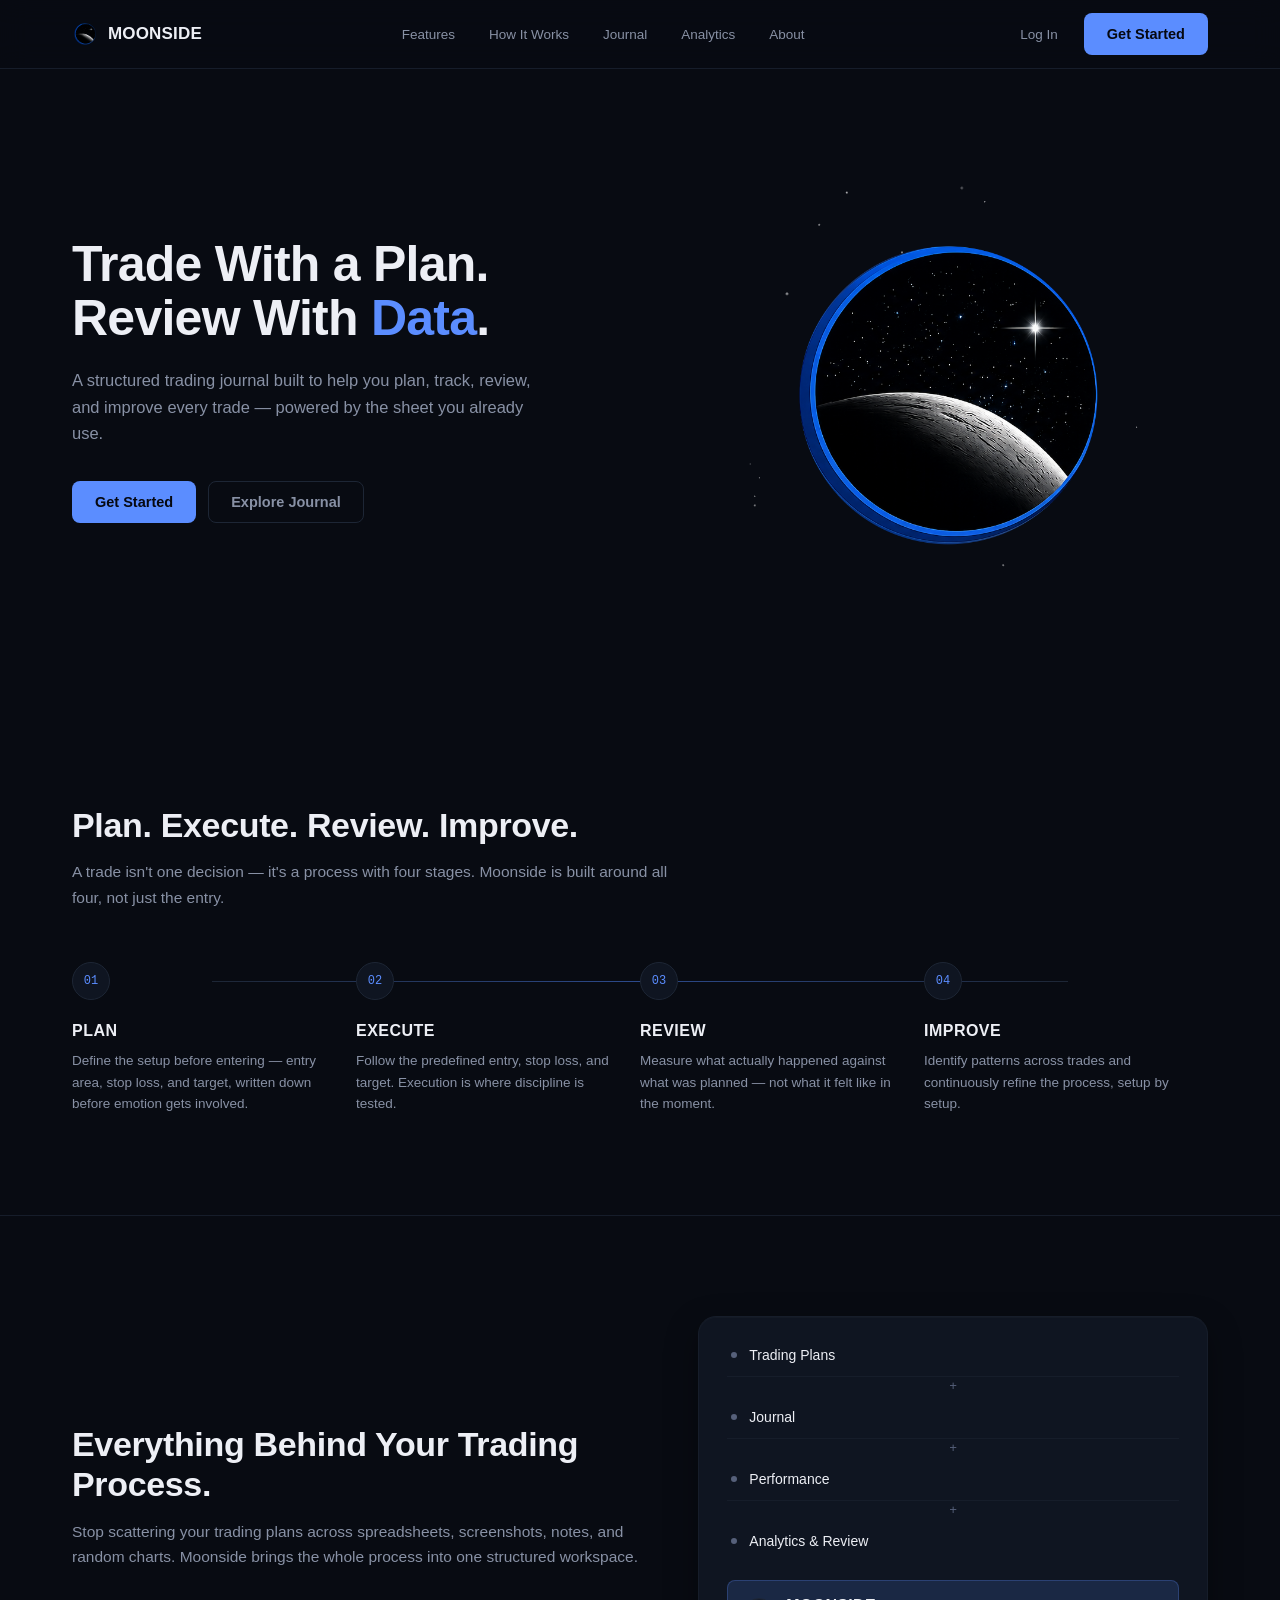
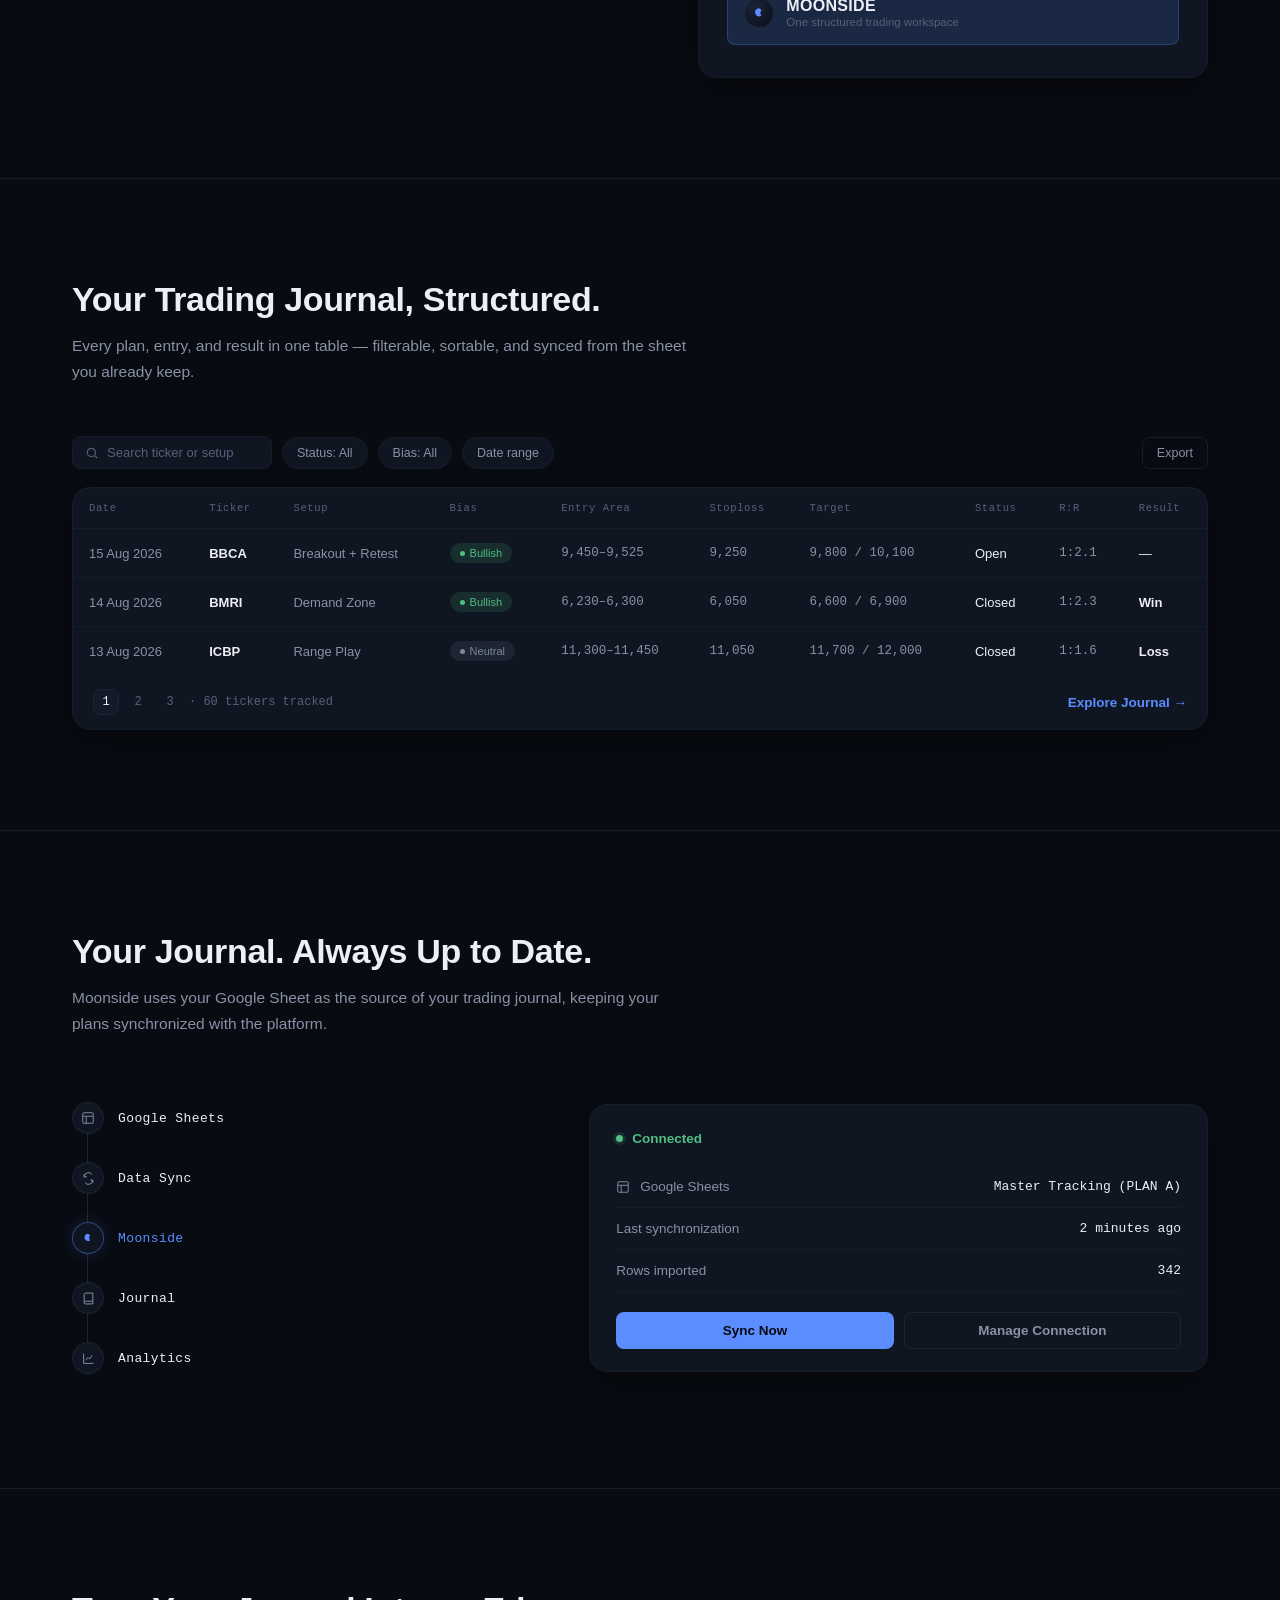
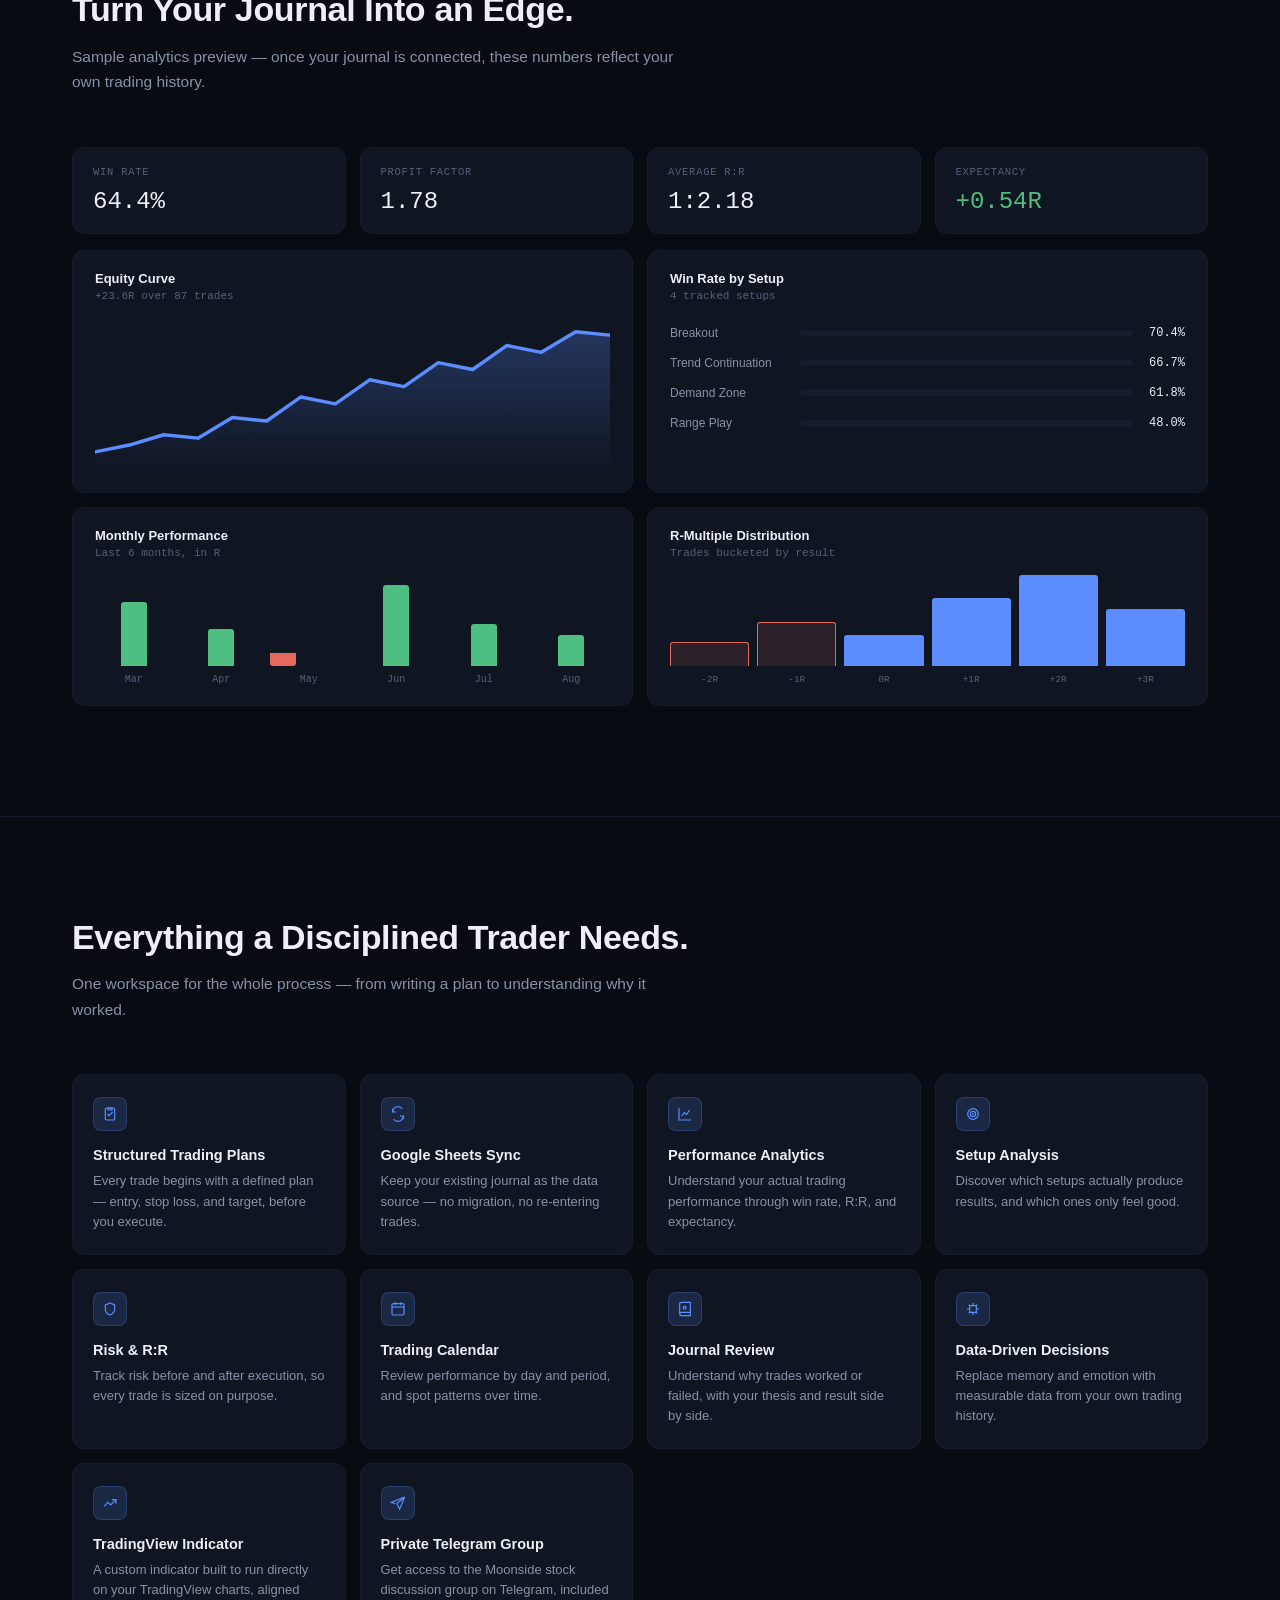
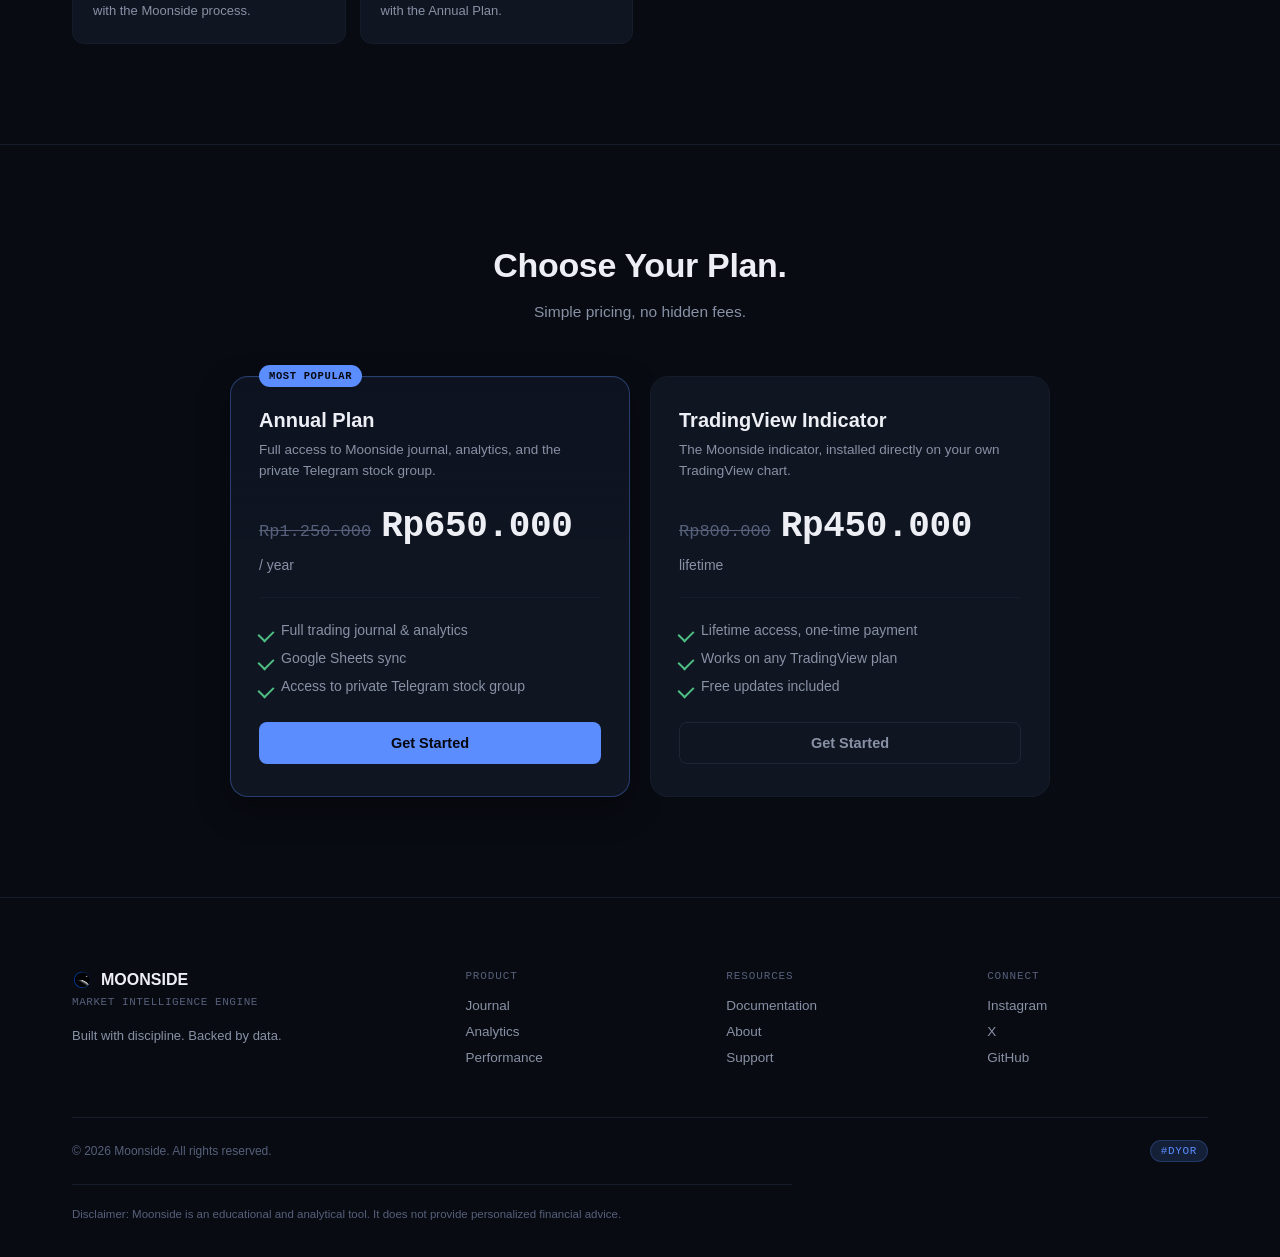
==== commit 2e54b411: "Update index.html" ====
--- a/index.html
+++ b/index.html
@@ -82,7 +82,6 @@
 <section class="philosophy" id="how-it-works">
   <div class="container">
     <div class="section-head">
-      <div class="section-eyebrow">CORE PHILOSOPHY</div>
       <h2>Plan. Execute. Review. Improve.</h2>
       <p>A trade isn't one decision — it's a process with four stages. Moonside is built around all four, not just the entry.</p>
     </div>
@@ -117,7 +116,6 @@
   <div class="container one-system-grid">
     <div class="one-system-text">
       <div class="section-head">
-        <div class="section-eyebrow">ONE SYSTEM</div>
         <h2>Everything Behind Your Trading Process.</h2>
         <p>Stop scattering your trading plans across spreadsheets, screenshots, notes, and random charts. Moonside brings the whole process into one structured workspace.</p>
       </div>
@@ -151,7 +149,6 @@
 <section class="journal-preview" id="journal">
   <div class="container">
     <div class="section-head">
-      <div class="section-eyebrow">TRADING JOURNAL</div>
       <h2>Your Trading Journal, Structured.</h2>
       <p>Every plan, entry, and result in one table — filterable, sortable, and synced from the sheet you already keep.</p>
     </div>
@@ -243,7 +240,6 @@
 <section class="sheets-sync">
   <div class="container">
     <div class="section-head">
-      <div class="section-eyebrow">GOOGLE SHEETS SYNC</div>
       <h2>Your Journal. Always Up to Date.</h2>
       <p>Moonside uses your Google Sheet as the source of your trading journal, keeping your plans synchronized with the platform.</p>
     </div>
@@ -316,7 +312,6 @@
 <section class="analytics-preview" id="analytics">
   <div class="container">
     <div class="section-head">
-      <div class="section-eyebrow">ANALYTICS PREVIEW</div>
       <h2>Turn Your Journal Into an Edge.</h2>
       <p>Sample analytics preview — once your journal is connected, these numbers reflect your own trading history.</p>
     </div>
@@ -450,7 +445,6 @@
 <section class="features" id="features">
   <div class="container">
     <div class="section-head">
-      <div class="section-eyebrow">FEATURES</div>
       <h2>Everything a Disciplined Trader Needs.</h2>
       <p>One workspace for the whole process — from writing a plan to understanding why it worked.</p>
     </div>
@@ -543,7 +537,6 @@
 <section class="pricing" id="pricing">
   <div class="container">
     <div class="section-head centered">
-      <div class="section-eyebrow">PRICING</div>
       <h2>Choose Your Plan.</h2>
       <p>Simple pricing, no hidden fees.</p>
     </div>
@@ -586,7 +579,7 @@
 </section>
 
 <!-- ========== FOOTER ========== -->
-<footer class="site-footer">
+<footer class="site-footer" id="about">
   <div class="container">
     <div class="footer-grid">
       <div class="footer-brand">
--- a/css/landing.css
+++ b/css/landing.css
@@ -1197,6 +1197,134 @@
 }
 
 /* ============================================================
+   PRICING
+   ============================================================ */
+.pricing {
+  padding: 100px 0;
+  border-top: 1px solid var(--border-soft);
+}
+
+.pricing-grid {
+  display: grid;
+  grid-template-columns: repeat(2, 1fr);
+  gap: 20px;
+  max-width: 820px;
+  margin: 0 auto;
+}
+
+.pricing-card {
+  position: relative;
+  background: var(--surface);
+  border: 1px solid var(--border-soft);
+  border-radius: var(--radius-lg);
+  padding: 32px 28px;
+  display: flex;
+  flex-direction: column;
+}
+
+.pricing-card.featured {
+  border-color: rgba(91,141,255,0.35);
+  background: linear-gradient(180deg, rgba(91,141,255,0.06), var(--surface) 40%);
+  box-shadow: var(--shadow-card);
+}
+
+.pricing-badge {
+  position: absolute;
+  top: -12px;
+  left: 28px;
+  background: var(--blue);
+  color: #060810;
+  font-family: var(--font-mono);
+  font-size: 10.5px;
+  font-weight: 600;
+  letter-spacing: 0.06em;
+  padding: 5px 10px;
+  border-radius: var(--radius-pill);
+}
+
+.pricing-card-name {
+  font-family: var(--font-display);
+  font-size: 20px;
+  font-weight: 600;
+  color: var(--text);
+  margin-bottom: 8px;
+}
+
+.pricing-card-desc {
+  font-size: 13.5px;
+  line-height: 1.55;
+  color: var(--text-dim);
+  margin-bottom: 24px;
+  min-height: 42px;
+}
+
+.pricing-card-price-row {
+  display: flex;
+  align-items: baseline;
+  flex-wrap: wrap;
+  gap: 10px;
+  margin-bottom: 24px;
+  padding-bottom: 24px;
+  border-bottom: 1px solid var(--border-soft);
+}
+
+.pricing-card-price-old {
+  font-size: 17px;
+  color: var(--text-faint);
+  text-decoration: line-through;
+}
+
+.pricing-card-price {
+  font-size: 36px;
+  font-weight: 700;
+  color: var(--text);
+  letter-spacing: -0.01em;
+}
+
+.pricing-card-period {
+  font-size: 14px;
+  color: var(--text-dim);
+}
+
+.pricing-card-list {
+  list-style: none;
+  display: flex;
+  flex-direction: column;
+  gap: 12px;
+  margin-bottom: 28px;
+  flex: 1;
+}
+
+.pricing-card-list li {
+  font-size: 14px;
+  color: var(--text-dim);
+  padding-left: 22px;
+  position: relative;
+}
+
+.pricing-card-list li::before {
+  content: '';
+  position: absolute;
+  left: 0;
+  top: 7px;
+  width: 12px;
+  height: 8px;
+  border-left: 2px solid var(--green);
+  border-bottom: 2px solid var(--green);
+  transform: rotate(-45deg);
+}
+
+.pricing-card-cta {
+  width: 100%;
+}
+
+@media (max-width: 720px) {
+  .pricing { padding: 72px 0; }
+  .pricing-grid { grid-template-columns: 1fr; max-width: 420px; }
+  .pricing-card-price { font-size: 32px; }
+}
+
+/* ============================================================
    FOOTER
    ============================================================ */
 .site-footer {
@@ -1317,4 +1445,3 @@
   .footer-grid { grid-template-columns: 1fr; gap: 28px; padding-bottom: 36px; }
   .footer-bottom { flex-direction: column; align-items: flex-start; gap: 12px; }
 }
-
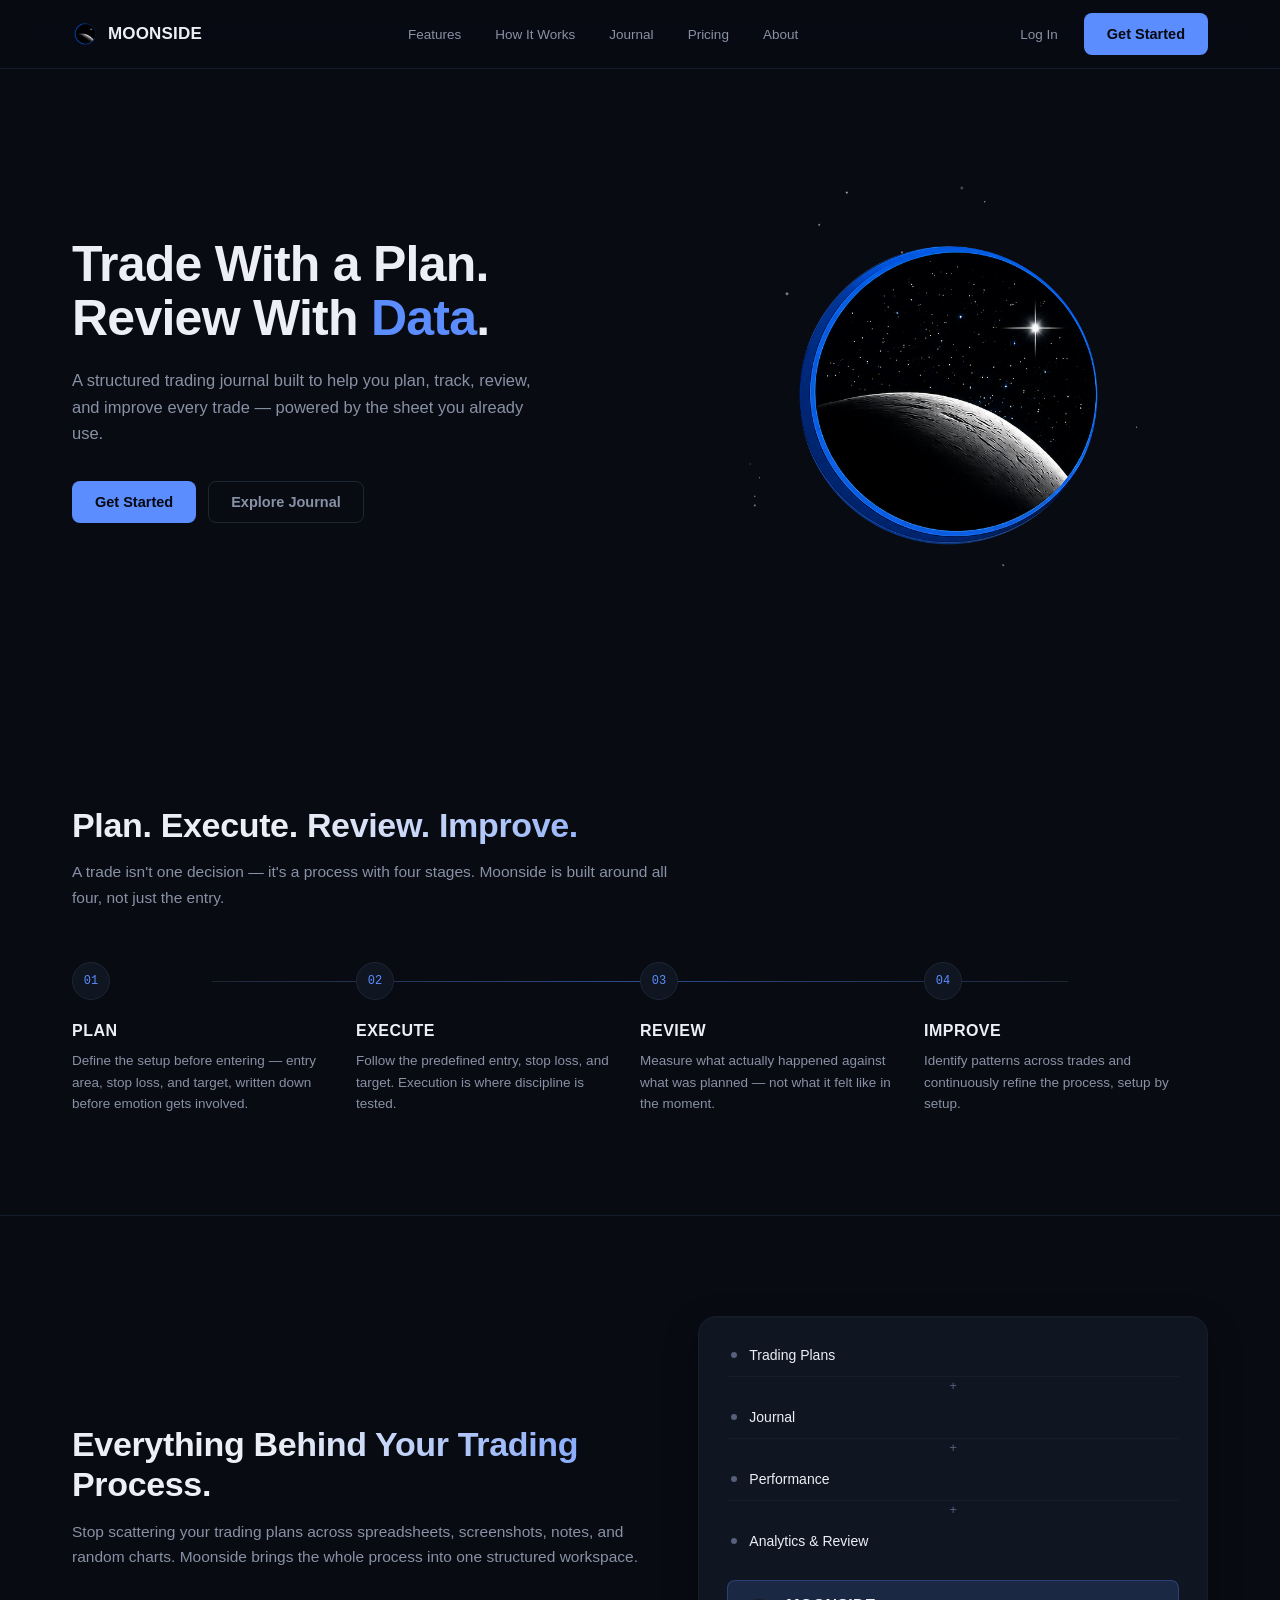
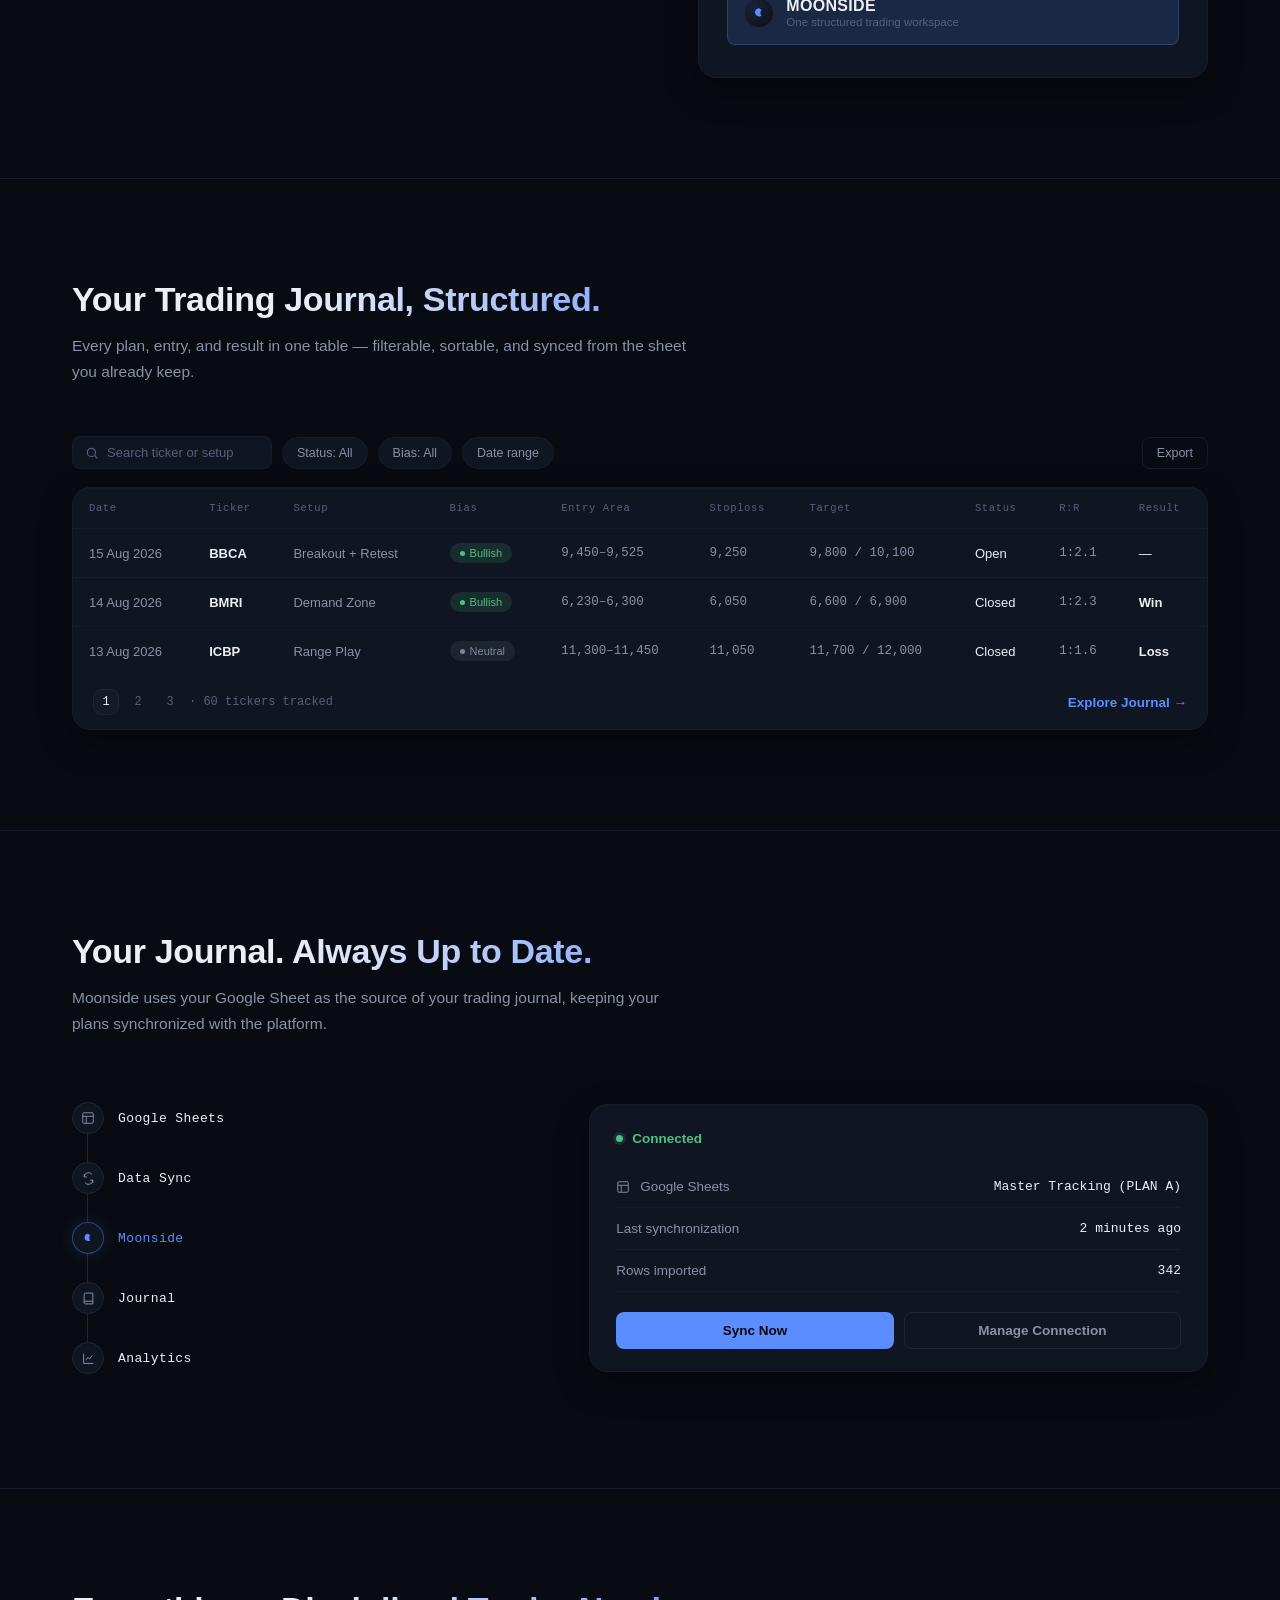
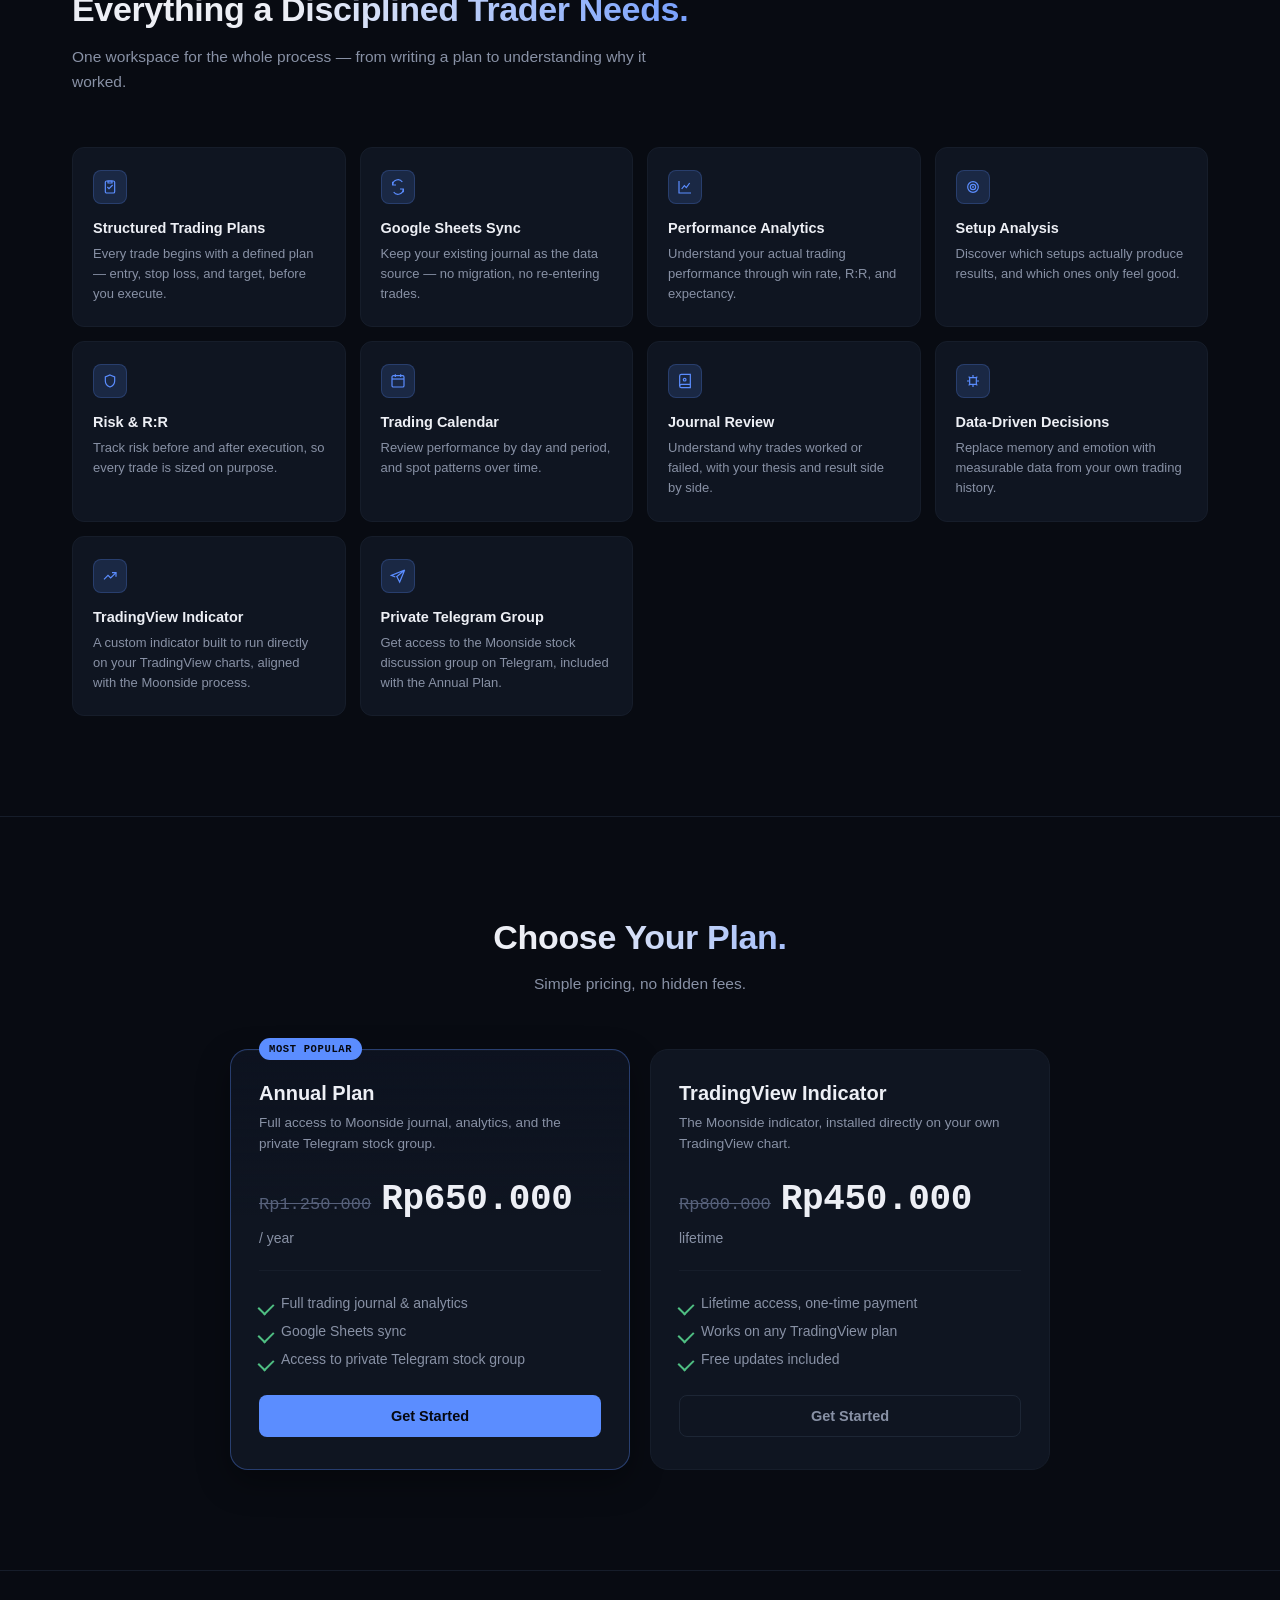
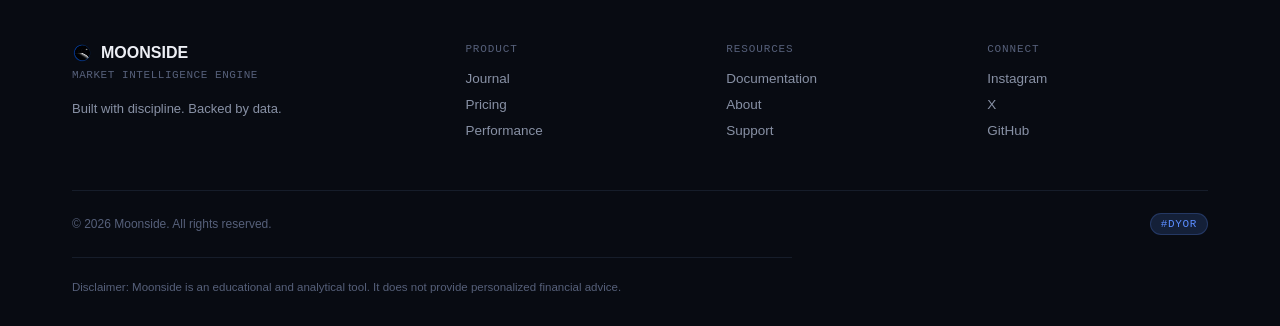
==== commit 6e8c0509: "Update index.html" ====
--- a/index.html
+++ b/index.html
@@ -24,7 +24,7 @@
       <a class="nav-link" href="#features">Features</a>
       <a class="nav-link" href="#how-it-works">How It Works</a>
       <a class="nav-link" href="#journal">Journal</a>
-      <a class="nav-link" href="#analytics">Analytics</a>
+      <a class="nav-link" href="#pricing">Pricing</a>
       <a class="nav-link" href="#about">About</a>
     </div>
 
@@ -42,7 +42,7 @@
       <a class="nav-link" href="#features">Features</a>
       <a class="nav-link" href="#how-it-works">How It Works</a>
       <a class="nav-link" href="#journal">Journal</a>
-      <a class="nav-link" href="#analytics">Analytics</a>
+      <a class="nav-link" href="#pricing">Pricing</a>
       <a class="nav-link" href="#about">About</a>
       <a class="nav-link-login" href="#login">Log In</a>
       <a class="btn btn-primary" href="#get-started">Get Started</a>
@@ -308,139 +308,6 @@
   </div>
 </section>
 
-<!-- ========== ANALYTICS PREVIEW ========== -->
-<section class="analytics-preview" id="analytics">
-  <div class="container">
-    <div class="section-head">
-      <h2>Turn Your Journal Into an Edge.</h2>
-      <p>Sample analytics preview — once your journal is connected, these numbers reflect your own trading history.</p>
-    </div>
-
-    <div class="metric-row">
-      <div class="metric-card">
-        <div class="metric-card-label">WIN RATE</div>
-        <div class="metric-card-value mono">64.4%</div>
-      </div>
-      <div class="metric-card">
-        <div class="metric-card-label">PROFIT FACTOR</div>
-        <div class="metric-card-value mono">1.78</div>
-      </div>
-      <div class="metric-card">
-        <div class="metric-card-label">AVERAGE R:R</div>
-        <div class="metric-card-value mono">1:2.18</div>
-      </div>
-      <div class="metric-card">
-        <div class="metric-card-label">EXPECTANCY</div>
-        <div class="metric-card-value mono positive">+0.54R</div>
-      </div>
-    </div>
-
-    <div class="chart-grid">
-      <div class="chart-card">
-        <div class="chart-card-title">Equity Curve</div>
-        <div class="chart-card-caption">+23.6R over 87 trades</div>
-        <svg class="equity-svg" viewBox="0 0 300 90" preserveAspectRatio="none">
-          <defs>
-            <linearGradient id="equityFill" x1="0" y1="0" x2="0" y2="1">
-              <stop offset="0%" stop-color="#5B8DFF" stop-opacity="0.28"/>
-              <stop offset="100%" stop-color="#5B8DFF" stop-opacity="0"/>
-            </linearGradient>
-          </defs>
-          <path d="M0,78 L20,74 L40,68 L60,70 L80,58 L100,60 L120,46 L140,50 L160,36 L180,40 L200,26 L220,30 L240,16 L260,20 L280,8 L300,10 L300,90 L0,90 Z" fill="url(#equityFill)"/>
-          <path d="M0,78 L20,74 L40,68 L60,70 L80,58 L100,60 L120,46 L140,50 L160,36 L180,40 L200,26 L220,30 L240,16 L260,20 L280,8 L300,10" fill="none" stroke="#5B8DFF" stroke-width="2" stroke-linecap="round" stroke-linejoin="round"/>
-        </svg>
-      </div>
-
-      <div class="chart-card">
-        <div class="chart-card-title">Win Rate by Setup</div>
-        <div class="chart-card-caption">4 tracked setups</div>
-        <div class="setup-bar-row">
-          <span class="setup-bar-label">Breakout</span>
-          <span class="setup-bar-track"><span class="setup-bar-fill" style="width:70.4%"></span></span>
-          <span class="setup-bar-value mono">70.4%</span>
-        </div>
-        <div class="setup-bar-row">
-          <span class="setup-bar-label">Trend Continuation</span>
-          <span class="setup-bar-track"><span class="setup-bar-fill" style="width:66.7%"></span></span>
-          <span class="setup-bar-value mono">66.7%</span>
-        </div>
-        <div class="setup-bar-row">
-          <span class="setup-bar-label">Demand Zone</span>
-          <span class="setup-bar-track"><span class="setup-bar-fill" style="width:61.8%"></span></span>
-          <span class="setup-bar-value mono">61.8%</span>
-        </div>
-        <div class="setup-bar-row">
-          <span class="setup-bar-label">Range Play</span>
-          <span class="setup-bar-track"><span class="setup-bar-fill" style="width:48%"></span></span>
-          <span class="setup-bar-value mono">48.0%</span>
-        </div>
-      </div>
-
-      <div class="chart-card">
-        <div class="chart-card-title">Monthly Performance</div>
-        <div class="chart-card-caption">Last 6 months, in R</div>
-        <div class="monthly-chart">
-          <div class="monthly-col">
-            <div class="monthly-bar positive" style="height:58%"></div>
-            <span class="monthly-label">Mar</span>
-          </div>
-          <div class="monthly-col">
-            <div class="monthly-bar positive" style="height:34%"></div>
-            <span class="monthly-label">Apr</span>
-          </div>
-          <div class="monthly-col">
-            <div class="monthly-bar negative" style="height:12%"></div>
-            <span class="monthly-label">May</span>
-          </div>
-          <div class="monthly-col">
-            <div class="monthly-bar positive" style="height:74%"></div>
-            <span class="monthly-label">Jun</span>
-          </div>
-          <div class="monthly-col">
-            <div class="monthly-bar positive" style="height:38%"></div>
-            <span class="monthly-label">Jul</span>
-          </div>
-          <div class="monthly-col">
-            <div class="monthly-bar positive" style="height:28%"></div>
-            <span class="monthly-label">Aug</span>
-          </div>
-        </div>
-      </div>
-
-      <div class="chart-card">
-        <div class="chart-card-title">R-Multiple Distribution</div>
-        <div class="chart-card-caption">Trades bucketed by result</div>
-        <div class="rdist-chart">
-          <div class="rdist-col">
-            <div class="rdist-bar negative" style="height:22%"></div>
-            <span class="rdist-label">-2R</span>
-          </div>
-          <div class="rdist-col">
-            <div class="rdist-bar negative" style="height:40%"></div>
-            <span class="rdist-label">-1R</span>
-          </div>
-          <div class="rdist-col">
-            <div class="rdist-bar positive" style="height:28%"></div>
-            <span class="rdist-label">0R</span>
-          </div>
-          <div class="rdist-col">
-            <div class="rdist-bar positive" style="height:62%"></div>
-            <span class="rdist-label">+1R</span>
-          </div>
-          <div class="rdist-col">
-            <div class="rdist-bar positive" style="height:88%"></div>
-            <span class="rdist-label">+2R</span>
-          </div>
-          <div class="rdist-col">
-            <div class="rdist-bar positive" style="height:52%"></div>
-            <span class="rdist-label">+3R</span>
-          </div>
-        </div>
-      </div>
-    </div>
-  </div>
-</section>
-
 <!-- ========== FEATURES ========== -->
 <section class="features" id="features">
   <div class="container">
@@ -595,7 +462,7 @@
         <div class="footer-col-title">PRODUCT</div>
         <div class="footer-links">
           <a class="footer-link" href="#journal">Journal</a>
-          <a class="footer-link" href="#analytics">Analytics</a>
+          <a class="footer-link" href="#pricing">Pricing</a>
           <a class="footer-link" href="#">Performance</a>
         </div>
       </div>
--- a/css/landing.css
+++ b/css/landing.css
@@ -411,6 +411,10 @@
   line-height: 1.18;
   letter-spacing: -0.01em;
   margin-bottom: 14px;
+  background: linear-gradient(90deg, var(--text) 35%, var(--blue) 115%);
+  -webkit-background-clip: text;
+  background-clip: text;
+  color: transparent;
 }
 
 .section-head p {
